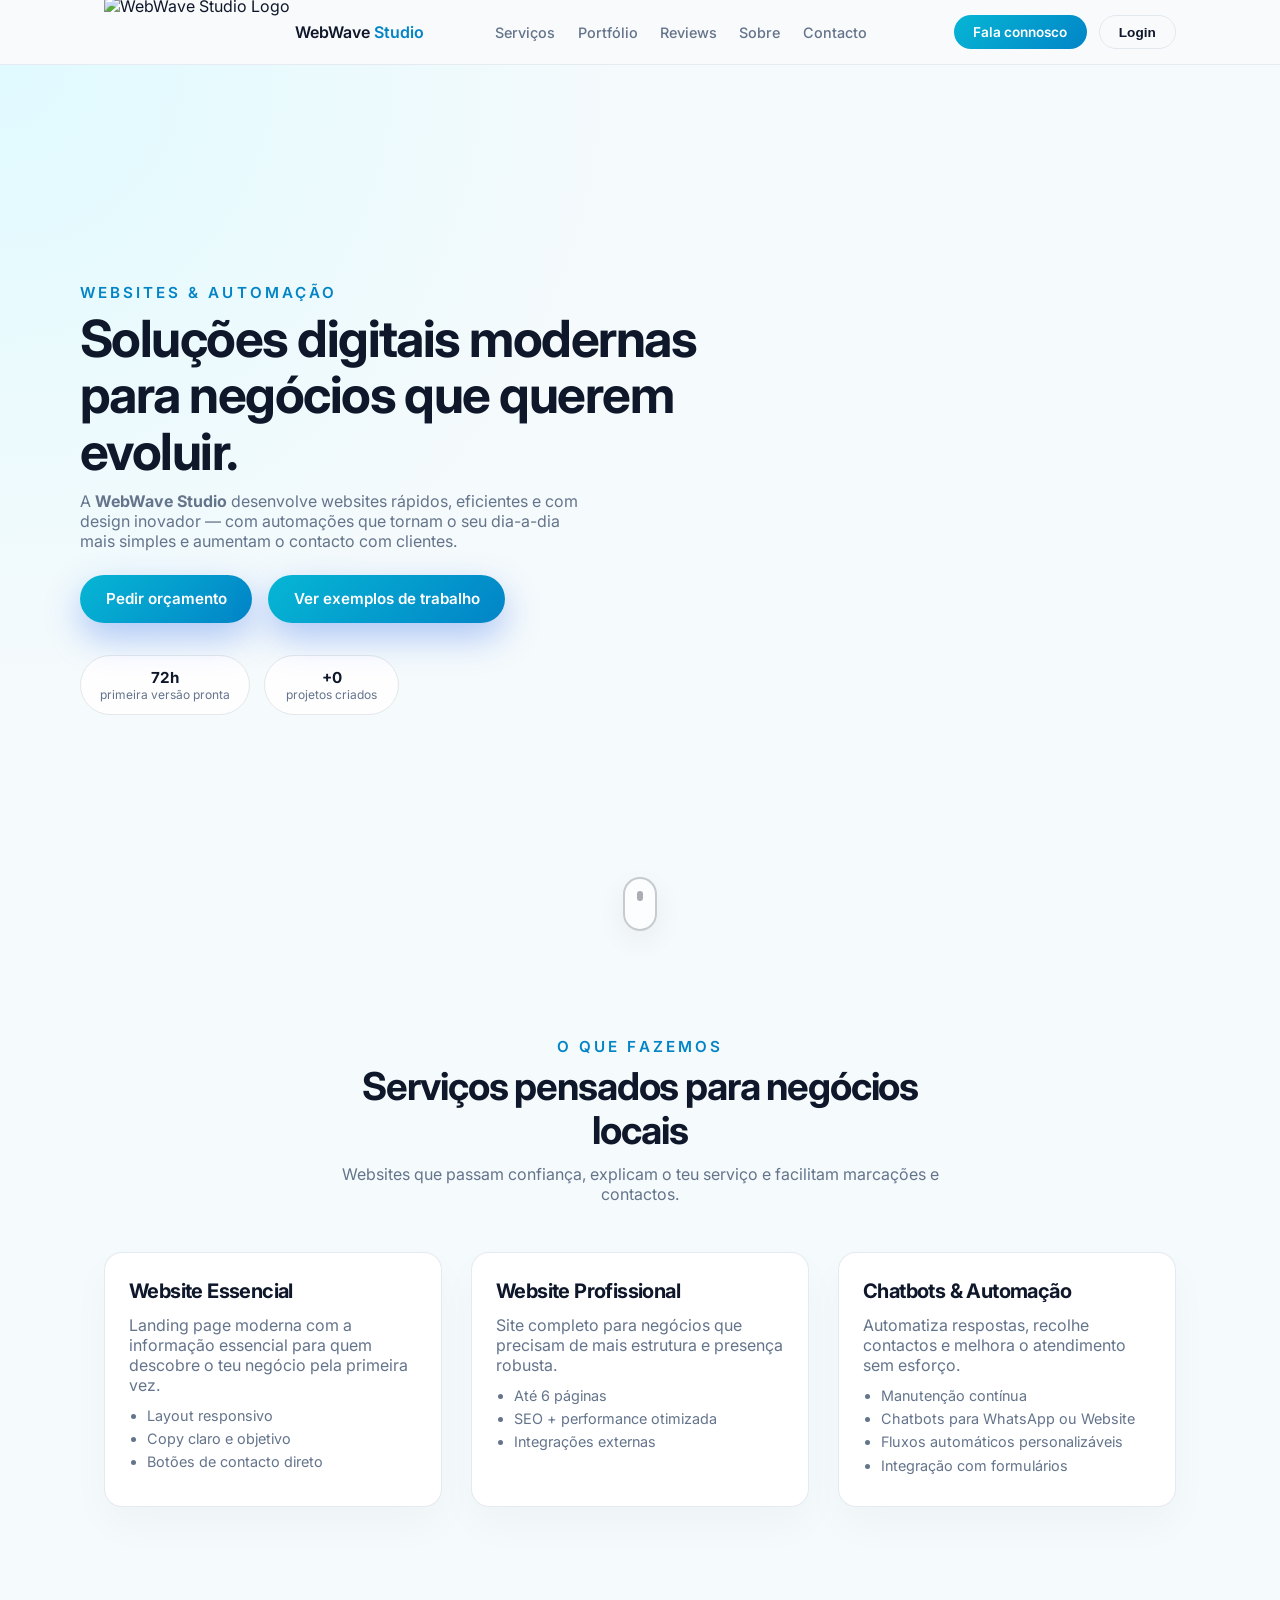
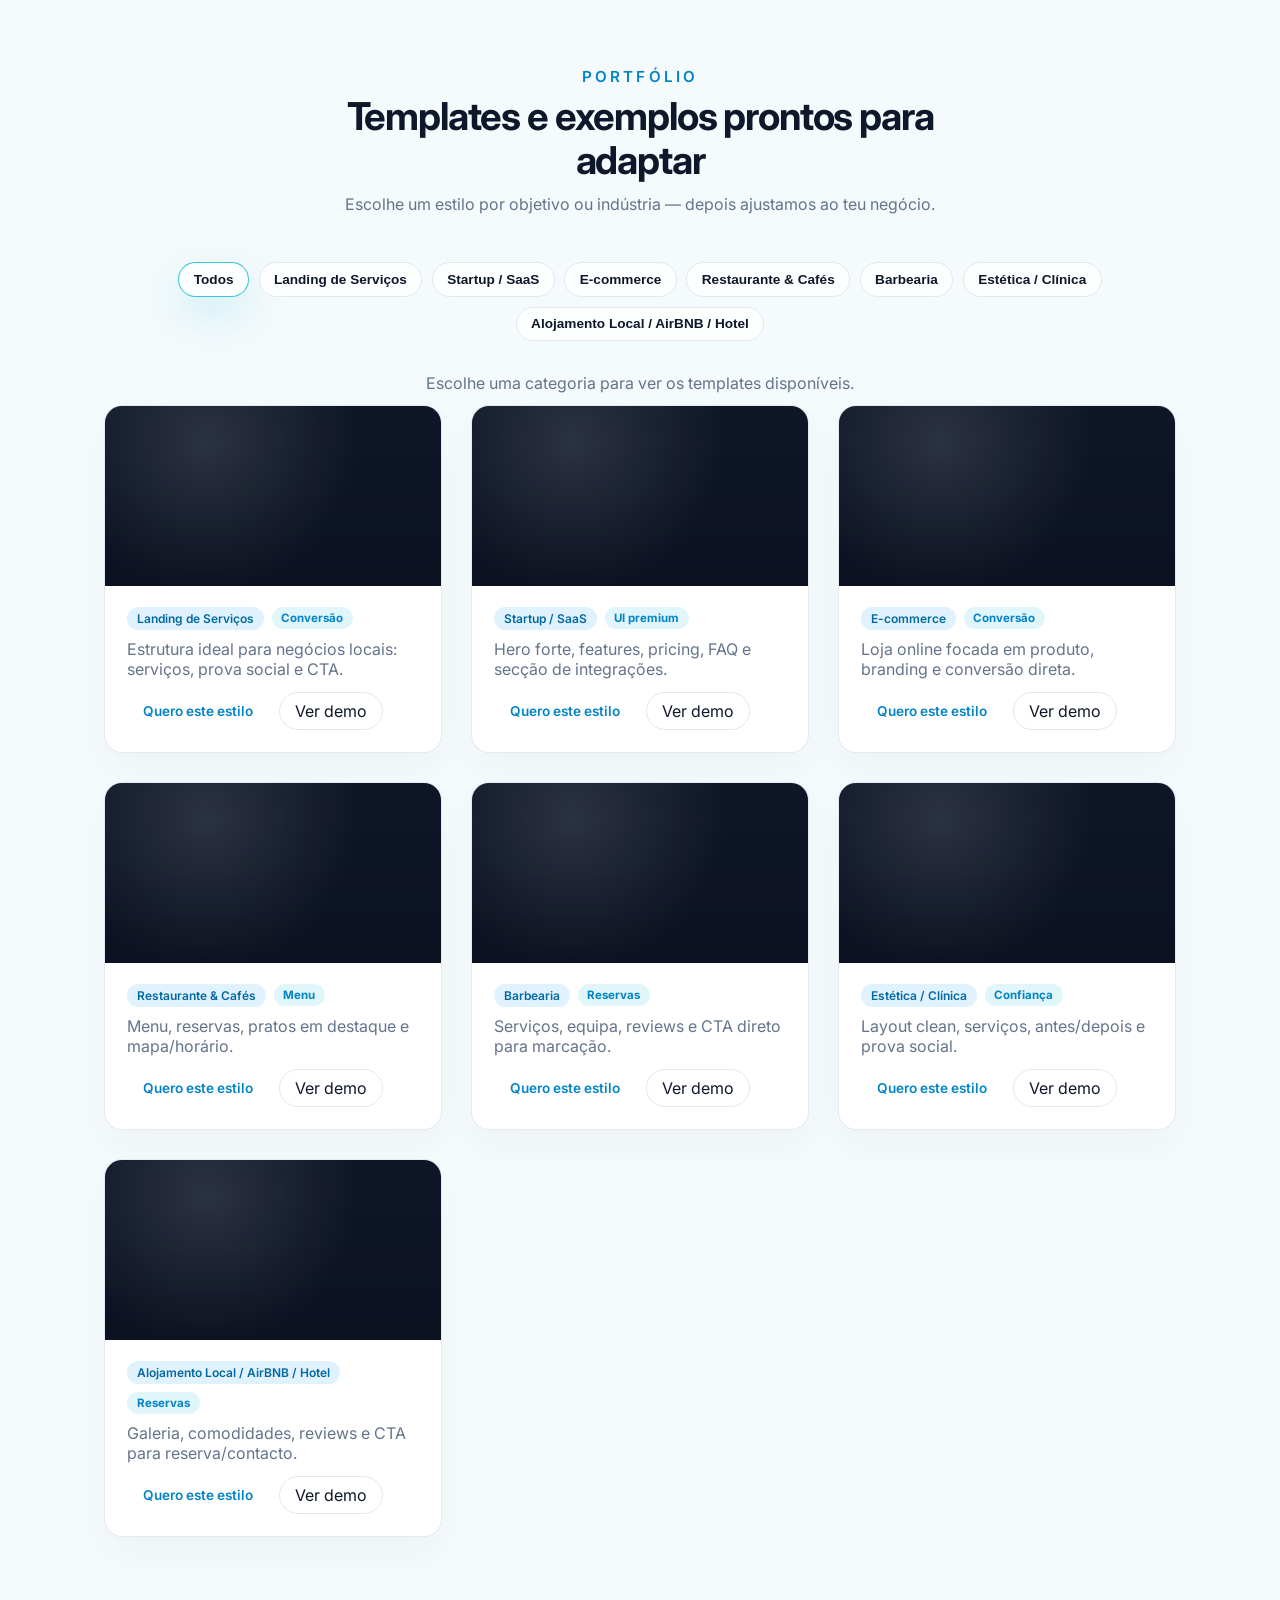
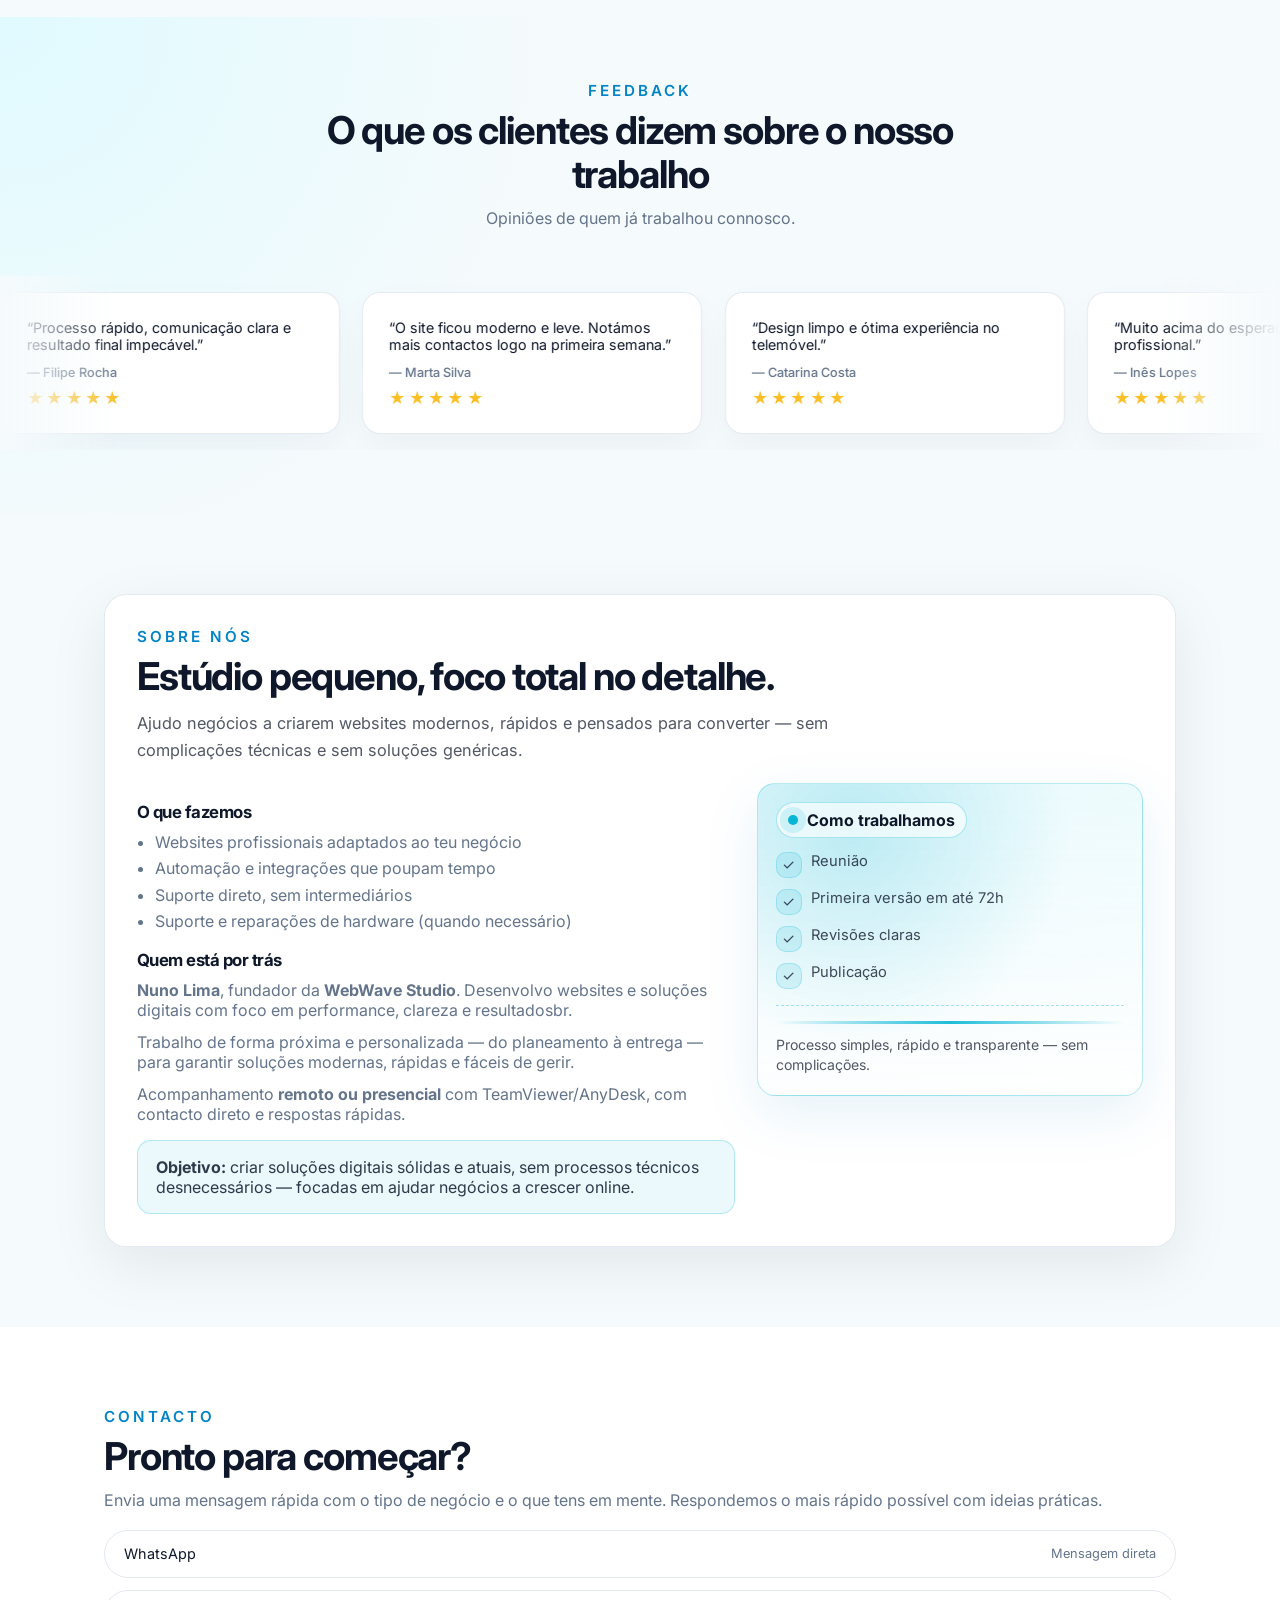
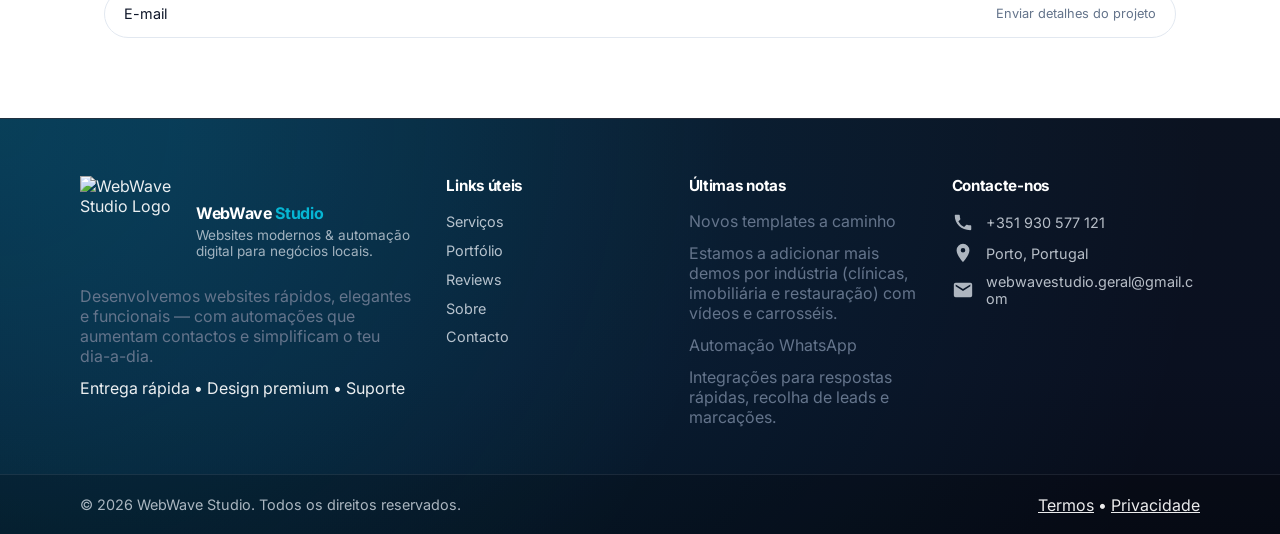
==== index.html @ 0c3478c0 "chore(v1.2), backend / mobile comp test." ====
<!doctype html>
<html lang="pt-PT">
  <head>
    <meta charset="UTF-8" />
    <title>WebWave Studio | Websites & Automação para Negócios Locais</title>
    <meta name="viewport" content="width=device-width, initial-scale=1.0" />
    <meta
      name="description"
      content="WebWave Studio - criação de websites modernos e automação digital para negócios locais que querem crescer online."
    />
    <link rel="stylesheet" href="style.css" />
    <link rel="preconnect" href="https://fonts.googleapis.com" />
    <link rel="preconnect" href="https://fonts.gstatic.com" crossorigin />
    <link
      href="https://fonts.googleapis.com/css2?family=Inter:wght@400;500;600;700&display=swap"
      rel="stylesheet"
    />
  </head>

  <body>
    <!-- NAVBAR -->
    <header class="navbar">
      <div class="container nav-inner">
        <div class="logo">
          <img
            src="assets/logo.png"
            alt="WebWave Studio Logo"
            class="logo-img"
          />
          <span class="logo-text">WebWave <span>Studio</span></span>
        </div>

        <nav class="nav-links" id="nav-links">
          <a href="#servicos">Serviços</a>
          <a href="#portfolio">Portfólio</a>
          <a href="#reviews">Reviews</a>
          <a href="#sobre">Sobre</a>
          <a href="#contacto">Contacto</a>
        </nav>

        <div class="nav-actions">
          <a href="#contacto" class="btn btn-small nav-cta">Fala connosco</a>
          <button class="btn btn-small btn-ghost" id="openAuth" type="button">
            Login
          </button>

          <!-- ✅ só 1 toggle -->
          <button
            class="nav-toggle"
            id="nav-toggle"
            aria-label="Abrir menu"
            type="button"
          >
            <span></span><span></span><span></span>
          </button>
        </div>
      </div>
    </header>

    <!-- ✅ AUTH MODAL (ÚNICO) -->
    <div class="auth-modal" id="authModal" aria-hidden="true">
      <div class="auth-backdrop" data-auth-close="true"></div>

      <div
        class="auth-card"
        role="dialog"
        aria-modal="true"
        aria-labelledby="authTitle"
      >
        <div class="auth-head">
          <h3 id="authTitle">Área do Cliente</h3>
          <button
            class="auth-close"
            type="button"
            data-auth-close="true"
            aria-label="Fechar"
          >
            ✕
          </button>
        </div>

        <p class="auth-sub">
          Cria conta ou entra para veres o estado do projeto.
        </p>

        <div class="auth-tabs" role="tablist" aria-label="Autenticação">
          <button
            class="auth-tab is-active"
            type="button"
            role="tab"
            aria-selected="true"
            data-auth-tab="signup"
          >
            Criar conta
          </button>
          <button
            class="auth-tab"
            type="button"
            role="tab"
            aria-selected="false"
            data-auth-tab="login"
          >
            Entrar
          </button>
        </div>

        <!-- SIGNUP -->
        <section class="auth-panel" data-auth-panel="signup">
          <form class="auth-form" id="signupForm">
            <div class="auth-grid">
              <label class="auth-field">
                <span>Nome *</span>
                <input name="first_name" autocomplete="given-name" required />
              </label>

              <label class="auth-field">
                <span>Apelido *</span>
                <input name="last_name" autocomplete="family-name" required />
              </label>

              <label class="auth-field auth-full">
                <span>Empresa *</span>
                <input name="company" autocomplete="organization" required />
              </label>

              <label class="auth-field auth-full">
                <span>Área/Negócio *</span>
                <input
                  name="business_area"
                  placeholder="Ex: Barbearia, Restaurante..."
                  required
                />
              </label>

              <label class="auth-field">
                <span>Telemóvel *</span>
                <input
                  name="phone"
                  inputmode="tel"
                  autocomplete="tel"
                  required
                />
              </label>

              <label class="auth-field">
                <span>Email *</span>
                <input
                  name="email"
                  type="email"
                  autocomplete="email"
                  required
                />
              </label>

              <label class="auth-field auth-full">
                <span>Password *</span>
                <input
                  name="password"
                  type="password"
                  autocomplete="new-password"
                  minlength="8"
                  required
                />
              </label>
            </div>

            <p
              class="auth-msg auth-error"
              id="signupError"
              aria-live="polite"
            ></p>
            <p
              class="auth-msg auth-success"
              id="signupSuccess"
              aria-live="polite"
            ></p>

            <button class="btn auth-submit" type="submit">Criar conta</button>
          </form>
        </section>

        <!-- LOGIN -->
        <section class="auth-panel" data-auth-panel="login" hidden>
          <form class="auth-form" id="loginForm">
            <label class="auth-field">
              <span>Email *</span>
              <input name="email" type="email" autocomplete="email" required />
            </label>

            <label class="auth-field">
              <span>Password *</span>
              <input
                name="password"
                type="password"
                autocomplete="current-password"
                required
              />
            </label>

            <div
              class="auth-row"
              style="justify-content: space-between; align-items: center"
            >
              <button class="auth-link" id="forgotBtn" type="button">
                Esqueci-me da password
              </button>
              <button
                class="auth-link"
                id="logoutBtn"
                type="button"
                style="display: none"
              >
                Logout
              </button>
            </div>

            <p
              class="auth-msg auth-error"
              id="loginError"
              aria-live="polite"
            ></p>
            <p
              class="auth-msg auth-success"
              id="loginSuccess"
              aria-live="polite"
            ></p>

            <button class="btn auth-submit" type="submit">Entrar</button>
          </form>
        </section>
      </div>
    </div>

    <!-- HERO -->
    <section class="hero">
      <!-- Digital Rain -->
      <div class="hero-binarywave" aria-hidden="true">
        <div class="rain layer-1"></div>
        <div class="rain layer-2"></div>
        <div class="rain layer-3"></div>
      </div>

      <div class="container hero-inner">
        <div class="hero-content">
          <p class="eyebrow">Websites & Automação</p>

          <h1>
            Soluções digitais modernas<br />
            para negócios que querem evoluir.
          </h1>

          <p class="hero-subtitle">
            A <strong>WebWave Studio</strong> desenvolve websites rápidos,
            eficientes e com design inovador — com automações que tornam o seu
            dia-a-dia mais simples e aumentam o contacto com clientes.
          </p>

          <div class="hero-actions">
            <a href="#contacto" class="btn">Pedir orçamento</a>
            <a href="#portfolio" class="btn">Ver exemplos de trabalho</a>
          </div>

          <div class="hero-metrics">
            <div class="metric">
              <span class="metric-number">72h</span>
              <span class="metric-label">primeira versão pronta</span>
            </div>

            <div class="metric">
              <span class="metric-number" id="metric-clientes">+0</span>
              <span class="metric-label">projetos criados</span>
            </div>
          </div>
        </div>
      </div>

      <!-- Scroll hint -->
      <button
        class="scroll-hint"
        type="button"
        aria-label="Scroll para ver mais"
      >
        <span class="scroll-mouse" aria-hidden="true"></span>
      </button>
    </section>

    <!-- SERVIÇOS -->
    <section class="section" id="servicos">
      <div class="container">
        <div class="section-header">
          <p class="eyebrow">O que fazemos</p>
          <h2>Serviços pensados para negócios locais</h2>
          <p>
            Websites que passam confiança, explicam o teu serviço e facilitam
            marcações e contactos.
          </p>
        </div>

        <div class="grid-3">
          <div class="card service-card">
            <h3>Website Essencial</h3>
            <p>
              Landing page moderna com a informação essencial para quem descobre
              o teu negócio pela primeira vez.
            </p>
            <ul>
              <li>Layout responsivo</li>
              <li>Copy claro e objetivo</li>
              <li>Botões de contacto direto</li>
            </ul>
          </div>

          <div class="card service-card">
            <h3>Website Profissional</h3>
            <p>
              Site completo para negócios que precisam de mais estrutura e
              presença robusta.
            </p>
            <ul>
              <li>Até 6 páginas</li>
              <li>SEO + performance otimizada</li>
              <li>Integrações externas</li>
            </ul>
          </div>

          <div class="card service-card">
            <h3>Chatbots & Automação</h3>
            <p>
              Automatiza respostas, recolhe contactos e melhora o atendimento
              sem esforço.
            </p>
            <ul>
              <li>Manutenção contínua</li>
              <li>Chatbots para WhatsApp ou Website</li>
              <li>Fluxos automáticos personalizáveis</li>
              <li>Integração com formulários</li>
            </ul>
          </div>
        </div>
      </div>
    </section>

    <!-- PORTFÓLIO -->
    <section class="section" id="portfolio">
      <div class="container">
        <div class="section-header">
          <p class="eyebrow">Portfólio</p>
          <h2>Templates e exemplos prontos para adaptar</h2>
          <p>
            Escolhe um estilo por objetivo ou indústria — depois ajustamos ao
            teu negócio.
          </p>
        </div>

        <div
          class="portfolio-tabs"
          role="tablist"
          aria-label="Filtros do portfólio"
        >
          <button
            class="tab-btn is-active"
            role="tab"
            aria-selected="true"
            data-filter="all"
          >
            Todos
          </button>
          <button
            class="tab-btn"
            role="tab"
            aria-selected="false"
            data-filter="servicos"
          >
            Landing de Serviços
          </button>
          <button
            class="tab-btn"
            role="tab"
            aria-selected="false"
            data-filter="saas"
          >
            Startup / SaaS
          </button>
          <button
            class="tab-btn"
            role="tab"
            aria-selected="false"
            data-filter="ecommerce"
          >
            E-commerce
          </button>
          <button
            class="tab-btn"
            role="tab"
            aria-selected="false"
            data-filter="restauracao"
          >
            Restaurante & Cafés
          </button>
          <button
            class="tab-btn"
            role="tab"
            aria-selected="false"
            data-filter="barbearia"
          >
            Barbearia
          </button>
          <button
            class="tab-btn"
            role="tab"
            aria-selected="false"
            data-filter="estetica"
          >
            Estética / Clínica
          </button>
          <button
            class="tab-btn"
            role="tab"
            aria-selected="false"
            data-filter="alojamento"
          >
            Alojamento Local / AirBNB / Hotel
          </button>
        </div>

        <p class="portfolio-placeholder" id="portfolio-placeholder">
          Escolhe uma categoria para ver os templates disponíveis.
        </p>

        <div class="grid-3 portfolio-grid" id="portfolio-grid">
          <!-- Serviços -->
          <article class="card portfolio-card" data-category="servicos">
            <div class="portfolio-thumb">
              <video
                class="portfolio-thumb-video"
                autoplay
                muted
                loop
                playsinline
                preload="metadata"
              >
                <source src="assets.lumiworks/LumiWorks.mp4" type="video/mp4" />
              </video>
            </div>
            <div class="portfolio-body">
              <div class="portfolio-meta">
                <span class="tag">Landing de Serviços</span>
                <span class="pill">Conversão</span>
              </div>
              <p>
                Estrutura ideal para negócios locais: serviços, prova social e
                CTA.
              </p>
              <div class="portfolio-actions">
                <a class="portfolio-link" href="#contacto">Quero este estilo</a>
                <button
                  class="portfolio-link ghost"
                  type="button"
                  data-open-portfolio="servicos"
                >
                  Ver demo
                </button>
              </div>
            </div>
          </article>

          <!-- SaaS -->
          <article class="card portfolio-card" data-category="saas">
            <div class="portfolio-thumb">
              <video
                class="portfolio-thumb-video"
                autoplay
                muted
                loop
                playsinline
                preload="metadata"
              >
                <source src="assets.saas/saas.mp4" type="video/mp4" />
              </video>
            </div>
            <div class="portfolio-body">
              <div class="portfolio-meta">
                <span class="tag">Startup / SaaS</span>
                <span class="pill">UI premium</span>
              </div>
              <p>Hero forte, features, pricing, FAQ e secção de integrações.</p>
              <div class="portfolio-actions">
                <a class="portfolio-link" href="#contacto">Quero este estilo</a>
                <button
                  class="portfolio-link ghost"
                  type="button"
                  data-open-portfolio="saas"
                >
                  Ver demo
                </button>
              </div>
            </div>
          </article>

          <!-- Ecommerce -->
          <article class="card portfolio-card" data-category="ecommerce">
            <div class="portfolio-thumb">
              <video
                class="portfolio-thumb-video"
                autoplay
                muted
                loop
                playsinline
                preload="metadata"
              >
                <source src="assets.ecom/noise-district.mp4" type="video/mp4" />
              </video>
            </div>
            <div class="portfolio-body">
              <div class="portfolio-meta">
                <span class="tag">E-commerce</span>
                <span class="pill">Conversão</span>
              </div>
              <p>Loja online focada em produto, branding e conversão direta.</p>
              <div class="portfolio-actions">
                <a class="portfolio-link" href="#contacto">Quero este estilo</a>
                <button
                  class="portfolio-link ghost"
                  type="button"
                  data-open-portfolio="ecommerce"
                >
                  Ver demo
                </button>
              </div>
            </div>
          </article>

          <!-- Restauração -->
          <article class="card portfolio-card" data-category="restauracao">
            <div class="portfolio-thumb">
              <video
                class="portfolio-thumb-video"
                autoplay
                muted
                loop
                playsinline
                preload="metadata"
              >
                <source src="assets.rest/Rest.VID.mp4" type="video/mp4" />
              </video>
            </div>
            <div class="portfolio-body">
              <div class="portfolio-meta">
                <span class="tag">Restaurante & Cafés</span>
                <span class="pill">Menu</span>
              </div>
              <p>Menu, reservas, pratos em destaque e mapa/horário.</p>
              <div class="portfolio-actions">
                <a class="portfolio-link" href="#contacto">Quero este estilo</a>
                <button
                  class="portfolio-link ghost"
                  type="button"
                  data-open-portfolio="restauracao"
                >
                  Ver demo
                </button>
              </div>
            </div>
          </article>

          <!-- Barbearia -->
          <article class="card portfolio-card" data-category="barbearia">
            <div class="portfolio-thumb">
              <video
                class="portfolio-thumb-video"
                autoplay
                muted
                loop
                playsinline
                preload="metadata"
              >
                <source src="assets.Barber/CraftBarber.mp4" type="video/mp4" />
                <source src="assets.Barber/CraftClient.mp4" type="video/mp4" />
              </video>
            </div>
            <div class="portfolio-body">
              <div class="portfolio-meta">
                <span class="tag">Barbearia</span>
                <span class="pill">Reservas</span>
              </div>
              <p>Serviços, equipa, reviews e CTA direto para marcação.</p>
              <div class="portfolio-actions">
                <a class="portfolio-link" href="#contacto">Quero este estilo</a>
                <button
                  class="portfolio-link ghost"
                  type="button"
                  data-open-portfolio="barbearia"
                >
                  Ver demo
                </button>
              </div>
            </div>
          </article>

          <!-- Estética -->
          <article class="card portfolio-card" data-category="estetica">
            <div class="portfolio-thumb">
              <video
                class="portfolio-thumb-video"
                autoplay
                muted
                loop
                playsinline
                preload="metadata"
              >
                <source src="assets.estetica/Emera.mp4" type="video/mp4" />
              </video>
            </div>
            <div class="portfolio-body">
              <div class="portfolio-meta">
                <span class="tag">Estética / Clínica</span>
                <span class="pill">Confiança</span>
              </div>
              <p>Layout clean, serviços, antes/depois e prova social.</p>
              <div class="portfolio-actions">
                <a class="portfolio-link" href="#contacto">Quero este estilo</a>
                <button
                  class="portfolio-link ghost"
                  type="button"
                  data-open-portfolio="estetica"
                >
                  Ver demo
                </button>
              </div>
            </div>
          </article>

          <!-- Alojamento -->
          <article class="card portfolio-card" data-category="alojamento">
            <div class="portfolio-thumb">
              <video
                class="portfolio-thumb-video"
                autoplay
                muted
                loop
                playsinline
                preload="metadata"
              >
                <source src="assets.tripnest/TripNest.mp4" type="video/mp4" />
              </video>
            </div>
            <div class="portfolio-body">
              <div class="portfolio-meta">
                <span class="tag">Alojamento Local / AirBNB / Hotel</span>
                <span class="pill">Reservas</span>
              </div>
              <p>Galeria, comodidades, reviews e CTA para reserva/contacto.</p>
              <div class="portfolio-actions">
                <a class="portfolio-link" href="#contacto">Quero este estilo</a>
                <button
                  class="portfolio-link ghost"
                  type="button"
                  data-open-portfolio="alojamento"
                >
                  Ver demo
                </button>
              </div>
            </div>
          </article>
        </div>

        <p class="portfolio-empty" id="portfolio-empty" hidden>
          Não há templates nesta categoria (por agora).
        </p>
      </div>
    </section>

    <!-- REVIEWS -->
    <section class="reviews-full" id="reviews">
      <div class="reviews-header">
        <p class="eyebrow">Feedback</p>
        <h2>O que os clientes dizem sobre o nosso trabalho</h2>
        <p>Opiniões de quem já trabalhou connosco.</p>
      </div>

      <div class="reviews-marquee">
        <div class="review-track" id="review-track"></div>
      </div>
    </section>

    <!-- SOBRE -->
    <section class="section" id="sobre">
      <div class="container">
        <div class="about-card">
          <p class="eyebrow">Sobre nós</p>
          <h2>Estúdio pequeno, foco total no detalhe.</h2>

          <p class="about-lead">
            Ajudo negócios a criarem websites modernos, rápidos e pensados para
            converter — sem complicações técnicas e sem soluções genéricas.
          </p>

          <div class="about-split">
            <div class="about-main">
              <h3 class="about-subtitle">O que fazemos</h3>
              <ul class="about-bullets">
                <li>Websites profissionais adaptados ao teu negócio</li>
                <li>Automação e integrações que poupam tempo</li>
                <li>Suporte direto, sem intermediários</li>
                <li>Suporte e reparações de hardware (quando necessário)</li>
              </ul>

              <h3 class="about-subtitle">Quem está por trás</h3>

              <p>
                <strong>Nuno Lima</strong>, fundador da
                <strong>WebWave Studio</strong>. Desenvolvo websites e soluções
                digitais com foco em performance, clareza e resultadosbr.
              </p>

              <p>
                Trabalho de forma próxima e personalizada — do planeamento à
                entrega — para garantir soluções modernas, rápidas e fáceis de
                gerir.
              </p>

              <p>
                Acompanhamento <strong>remoto ou presencial</strong> com
                TeamViewer/AnyDesk, com contacto direto e respostas rápidas.
              </p>

              <div class="about-callout">
                <strong>Objetivo:</strong> criar soluções digitais sólidas e
                atuais, sem processos técnicos desnecessários — focadas em
                ajudar negócios a crescer online.
              </div>
            </div>

            <aside class="about-ocean-panel" aria-label="Como trabalhamos">
              <div class="ocean-badge">
                <span class="ocean-dot"></span>
                <span>Como trabalhamos</span>
              </div>

              <ul class="ocean-steps">
                <li><span class="step-icon">✓</span> Reunião</li>
                <li>
                  <span class="step-icon">✓</span> Primeira versão em até 72h
                </li>
                <li><span class="step-icon">✓</span> Revisões claras</li>
                <li><span class="step-icon">✓</span> Publicação</li>
              </ul>

              <div class="ocean-mini">
                <div class="wavebar"></div>
                <p class="ocean-mini-text">
                  Processo simples, rápido e transparente — sem complicações.
                </p>
              </div>
            </aside>
          </div>
        </div>
      </div>
    </section>

    <!-- CONTACTO -->
    <section class="section section-alt" id="contacto">
      <div class="container contact-grid">
        <div>
          <p class="eyebrow">Contacto</p>
          <h2>Pronto para começar?</h2>

          <p>
            Envia uma mensagem rápida com o tipo de negócio e o que tens em
            mente. Respondemos o mais rápido possível com ideias práticas.
          </p>

          <div class="contact-options">
            <a
              href="https://wa.me/351930577121"
              class="contact-pill"
              target="_blank"
              rel="noopener"
            >
              <span>WhatsApp</span>
              <span>Mensagem direta</span>
            </a>

            <a href="mailto:webwavestudio.geral@gmail.com" class="contact-pill">
              <span>E-mail</span>
              <span>Enviar detalhes do projeto</span>
            </a>
          </div>
        </div>
      </div>
    </section>

    <!-- FOOTER -->
    <footer class="site-footer" id="footer">
      <div class="container footer-top">
        <div class="footer-col footer-brand">
          <div class="footer-logo">
            <img
              src="assets/logo.png"
              alt="WebWave Studio Logo"
              class="logo-img"
            />
            <div class="footer-brand-text">
              <div class="footer-brand-name">WebWave <span>Studio</span></div>
              <div class="footer-brand-sub">
                Websites modernos & automação digital para negócios locais.
              </div>
            </div>
          </div>

          <p class="footer-desc">
            Desenvolvemos websites rápidos, elegantes e funcionais — com
            automações que aumentam contactos e simplificam o teu dia-a-dia.
          </p>

          <div class="footer-badge">
            <span class="badge-dot"></span>
            <span>Entrega rápida • Design premium • Suporte</span>
          </div>
        </div>

        <div class="footer-col">
          <h4 class="footer-title">Links úteis</h4>
          <ul class="footer-links">
            <li><a href="#servicos">Serviços</a></li>
            <li><a href="#portfolio">Portfólio</a></li>
            <li><a href="#reviews">Reviews</a></li>
            <li><a href="#sobre">Sobre</a></li>
            <li><a href="#contacto">Contacto</a></li>
          </ul>
        </div>

        <div class="footer-col">
          <h4 class="footer-title">Últimas notas</h4>
          <div class="footer-note">
            <p class="footer-note-title">Novos templates a caminho</p>
            <p class="footer-note-text">
              Estamos a adicionar mais demos por indústria (clínicas,
              imobiliária e restauração) com vídeos e carrosséis.
            </p>
          </div>

          <div class="footer-note">
            <p class="footer-note-title">Automação WhatsApp</p>
            <p class="footer-note-text">
              Integrações para respostas rápidas, recolha de leads e marcações.
            </p>
          </div>
        </div>

        <div class="footer-col">
          <h4 class="footer-title">Contacte-nos</h4>

          <ul class="footer-contact">
            <li>
              <span class="icon" aria-hidden="true">
                <svg viewBox="0 0 24 24">
                  <path
                    fill="currentColor"
                    d="M6.62 10.79a15.05 15.05 0 0 0 6.59 6.59l2.2-2.2c.27-.27.67-.36 1.02-.24a11.36 11.36 0 0 0 3.58.57c.55 0 1 .45 1 1V20c0 .55-.45 1-1 1C10.07 21 3 13.93 3 5c0-.55.45-1 1-1h3.5c.55 0 1 .45 1 1 0 1.25.2 2.46.57 3.58.11.35.03.74-.25 1.02l-2.2 2.19Z"
                  />
                </svg>
              </span>
              <a href="tel:+351930577121">+351 930 577 121</a>
            </li>

            <li>
              <span class="icon" aria-hidden="true">
                <svg viewBox="0 0 24 24">
                  <path
                    fill="currentColor"
                    d="M12 2a7 7 0 0 0-7 7c0 5.25 7 13 7 13s7-7.75 7-13a7 7 0 0 0-7-7Zm0 9.5a2.5 2.5 0 1 1 0-5a2.5 2.5 0 0 1 0 5Z"
                  />
                </svg>
              </span>
              <span>Porto, Portugal</span>
            </li>

            <li>
              <span class="icon" aria-hidden="true">
                <svg viewBox="0 0 24 24">
                  <path
                    fill="currentColor"
                    d="M20 4H4a2 2 0 0 0-2 2v12a2 2 0 0 0 2 2h16a2 2 0 0 0 2-2V6a2 2 0 0 0-2-2Zm0 4-8 5-8-5V6l8 5 8-5v2Z"
                  />
                </svg>
              </span>
              <a href="mailto:webwavestudio.geral@gmail.com"
                >webwavestudio.geral@gmail.com</a
              >
            </li>
          </ul>
        </div>
      </div>

      <div class="footer-bottom">
        <div class="container footer-bottom-inner">
          <p>
            © <span id="year"></span> WebWave Studio. Todos os direitos
            reservados.
          </p>
          <div class="footer-legal">
            <a href="termos.html">Termos</a>
            <span>•</span>
            <a href="privacidade.html">Privacidade</a>
          </div>
        </div>
      </div>
    </footer>

    <!-- PORTFOLIO MODAL -->
    <div class="portfolio-modal" id="portfolio-modal" hidden>
      <div class="portfolio-modal-backdrop" data-close-portfolio></div>

      <div
        class="portfolio-modal-card"
        role="dialog"
        aria-modal="true"
        aria-labelledby="portfolio-modal-title"
      >
        <div class="portfolio-modal-header">
          <h3 id="portfolio-modal-title">Demo</h3>
          <button
            class="modal-close"
            type="button"
            aria-label="Fechar"
            data-close-portfolio
          >
            ✕
          </button>
        </div>

        <div class="portfolio-modal-body">
          <div class="portfolio-viewer" aria-live="polite">
            <button
              class="viewer-arrow left"
              type="button"
              aria-label="Anterior"
              data-viewer-prev
            >
              ‹
            </button>
            <div class="viewer-stage" id="viewer-stage"></div>
            <button
              class="viewer-arrow right"
              type="button"
              aria-label="Seguinte"
              data-viewer-next
            >
              ›
            </button>
          </div>

          <div class="viewer-footer">
            <span class="viewer-counter" id="viewer-counter">1 / 1</span>
          </div>
        </div>
      </div>
    </div>

    <!-- ✅ SUPABASE -->
    <script src="https://cdn.jsdelivr.net/npm/@supabase/supabase-js@2"></script>

    <script>
      // ✅ mete os teus dados aqui
      const SUPABASE_URL = "https://bvigpzldqobufsrrwryh.supabase.co";
      const SUPABASE_ANON_KEY =
        "sb_publishable_6_hrgiqYPf1ctfnyAYM5Iw_XJmEZld7";
      const supabase = window.supabase.createClient(
        SUPABASE_URL,
        SUPABASE_ANON_KEY,
      );

      const $ = (s) => document.querySelector(s);
      const $$ = (s) => document.querySelectorAll(s);

      const authModal = $("#authModal");
      const openAuthBtn = $("#openAuth");

      const signupForm = $("#signupForm");
      const loginForm = $("#loginForm");

      const signupError = $("#signupError");
      const signupSuccess = $("#signupSuccess");
      const loginError = $("#loginError");
      const loginSuccess = $("#loginSuccess");

      const forgotBtn = $("#forgotBtn");
      const logoutBtn = $("#logoutBtn");

      function openModal() {
        authModal.classList.add("is-open");
        authModal.setAttribute("aria-hidden", "false");
      }

      function closeModal() {
        authModal.classList.remove("is-open");
        authModal.setAttribute("aria-hidden", "true");
      }

      function clearMsgs() {
        signupError.textContent = "";
        signupSuccess.textContent = "";
        loginError.textContent = "";
        loginSuccess.textContent = "";
      }

      function setTab(tab) {
        $$(".auth-tab").forEach((btn) => {
          const active = btn.dataset.authTab === tab;
          btn.classList.toggle("is-active", active);
          btn.setAttribute("aria-selected", String(active));
        });

        $$(".auth-panel").forEach((panel) => {
          panel.hidden = panel.dataset.authPanel !== tab;
        });

        clearMsgs();
      }

      function getFormData(form) {
        const fd = new FormData(form);
        return Object.fromEntries(fd.entries());
      }

      // open modal
      openAuthBtn.addEventListener("click", () => openModal());

      // close modal (backdrop + X)
      document.addEventListener("click", (e) => {
        const t = e.target;
        if (t?.dataset?.authClose === "true") closeModal();
      });

      // tabs
      $$(".auth-tab").forEach((btn) => {
        btn.addEventListener("click", () => setTab(btn.dataset.authTab));
      });

      async function refreshAuthUI() {
        const { data } = await supabase.auth.getSession();
        const session = data.session;

        if (session) {
          logoutBtn.style.display = "inline";
          openAuthBtn.textContent = "Conta";
        } else {
          logoutBtn.style.display = "none";
          openAuthBtn.textContent = "Login";
        }
      }

      async function upsertProfileIfPossible(userId, v) {
        // Só funciona se houver sessão (se confirm email estiver ON e session for null, não dá).
        const { error } = await supabase.from("profiles").upsert({
          id: userId,
          first_name: v.first_name,
          last_name: v.last_name,
          company: v.company,
          business_area: v.business_area,
          phone: v.phone,
          email: v.email,
        });

        if (error) {
          // não explodas por isto, só informa
          console.warn(
            "Profile upsert falhou (normal se não houver sessão ainda):",
            error.message,
          );
        }
      }

      // SIGNUP
      signupForm.addEventListener("submit", async (e) => {
        e.preventDefault();
        clearMsgs();

        const v = getFormData(signupForm);

        try {
          const { data, error } = await supabase.auth.signUp({
            email: v.email,
            password: v.password,
            options: {
              data: {
                first_name: v.first_name,
                last_name: v.last_name,
                company: v.company,
                business_area: v.business_area,
                phone: v.phone,
              },
            },
          });

          if (error) throw error;

          if (!data.session) {
            signupSuccess.textContent =
              "Conta criada. Confirma o email para poder entrar.";
            signupForm.reset();
            return;
          }

          await upsertProfileIfPossible(data.user.id, v);

          signupSuccess.textContent = "Conta criada. A entrar...";
          signupForm.reset();

          // opcional: manda para dashboard
          // window.location.href = "cliente.html";
        } catch (err) {
          signupError.textContent = err?.message || "Erro ao criar conta.";
        }
      });

      // LOGIN
      loginForm.addEventListener("submit", async (e) => {
        e.preventDefault();
        clearMsgs();

        const v = getFormData(loginForm);

        try {
          const { data, error } = await supabase.auth.signInWithPassword({
            email: v.email,
            password: v.password,
          });

          if (error) throw error;

          loginSuccess.textContent = "Login feito";
          await refreshAuthUI();

          // opcional: manda para dashboard
          // window.location.href = "cliente.html";
        } catch (err) {
          loginError.textContent = err?.message || "Erro no login.";
        }
      });

      // RESET
      forgotBtn.addEventListener("click", async () => {
        clearMsgs();
        const email = loginForm
          .querySelector('input[name="email"]')
          .value.trim();

        if (!email) {
          loginError.textContent = "Mete o email primeiro.";
          return;
        }

        try {
          const { error } = await supabase.auth.resetPasswordForEmail(email, {
            redirectTo: window.location.origin,
          });
          if (error) throw error;

          loginSuccess.textContent = "Email enviado para reset da password.";
        } catch (err) {
          loginError.textContent = err?.message || "Erro ao enviar reset.";
        }
      });

      // LOGOUT
      logoutBtn.addEventListener("click", async () => {
        clearMsgs();
        const { error } = await supabase.auth.signOut();
        if (error) {
          loginError.textContent = error.message;
          return;
        }
        loginSuccess.textContent = "Logout feito ✅";
        await refreshAuthUI();
      });

      // INIT
      document.addEventListener("DOMContentLoaded", async () => {
        setTab("signup");
        await refreshAuthUI();
      });
    </script>

    <!-- o teu JS normal -->
    <script src="script.js"></script>
  </body>
</html>
---- style.css ----
:root {
  --bg: #f5fafc;
  --bg-alt: #ffffff;
  --border-subtle: #e2e8f0;
  --text-main: #0f172a;
  --text-muted: #64748b;

  --accent: #06b6d4;
  --accent-soft: #e0faff;
  --accent-dark: #0284c7;

  --radius-lg: 18px;
  --radius-md: 12px;
  --shadow-soft: 0 18px 60px rgba(15, 23, 42, 0.08);
  --max-width: 1120px;

  --focus: 0 0 0 4px rgba(6, 182, 212, 0.22);
}

*,
*::before,
*::after {
  box-sizing: border-box;
}

html {
  scroll-behavior: smooth;
}

body {
  margin: 0;
  font-family:
    "Inter",
    system-ui,
    -apple-system,
    BlinkMacSystemFont,
    "Segoe UI",
    sans-serif;
  background: var(--bg);
  color: var(--text-main);
}

img,
video {
  display: block;
  max-width: 100%;
}

a {
  color: inherit;
}

section[id] {
  scroll-margin-top: 84px;
}

:where(a, button, input, textarea, select):focus-visible {
  outline: none;
  box-shadow: var(--focus);
  border-radius: 10px;
}

/* ============================
   LAYOUT
============================ */

.container {
  width: 100%;
  max-width: var(--max-width);
  margin: 0 auto;
  padding: 0 1.5rem;
}

.section {
  padding: 5rem 0;
}

.section-alt {
  background: var(--bg-alt);
}

.section-header {
  max-width: 640px;
  margin: 0 auto 3rem auto;
  text-align: center;
}

/* ============================
   TYPOGRAPHY
============================ */

h1,
h2,
h3 {
  margin: 0 0 0.75rem 0;
  letter-spacing: -0.03em;
  color: var(--text-main);
}

h1 {
  font-size: clamp(2.4rem, 3vw + 1.4rem, 3.2rem);
  line-height: 1.1;
}

h2 {
  font-size: clamp(2rem, 2vw + 1rem, 2.4rem);
  line-height: 1.15;
}

h3 {
  font-size: 1.25rem;
}

p {
  margin: 0 0 0.75rem 0;
  color: var(--text-muted);
}

.eyebrow {
  font-size: 0.95rem;
  text-transform: uppercase;
  letter-spacing: 0.2em;
  color: var(--accent-dark);
  font-weight: 600;
  margin-bottom: 0.5rem;
}

/* ============================
   BUTTONS
============================ */

.btn {
  display: inline-flex;
  align-items: center;
  justify-content: center;
  padding: 0.9rem 1.6rem;
  border-radius: 999px;
  background: linear-gradient(
    135deg,
    var(--accent),
    var(--accent-dark),
    var(--accent)
  );
  background-size: 200% 200%;
  animation: waveMedium 4s ease-in-out infinite;
  color: #fff;
  border: none;
  text-decoration: none;
  font-weight: 600;
  font-size: 0.95rem;
  box-shadow: 0 14px 35px rgba(37, 99, 235, 0.35);
  cursor: pointer;
  transition:
    transform 0.14s ease,
    box-shadow 0.14s ease,
    opacity 0.14s ease;
  position: relative;
  overflow: hidden;
}

.btn:hover {
  transform: translateY(-2px);
  box-shadow: 0 18px 45px rgba(37, 99, 235, 0.45);
}

.btn:active {
  transform: translateY(0);
  opacity: 0.95;
}

.btn::after {
  content: "";
  position: absolute;
  inset: -2px;
  background: radial-gradient(
    circle at top left,
    rgba(255, 255, 255, 0.35),
    transparent 55%
  );
  opacity: 0;
  transition: opacity 0.16s ease;
  pointer-events: none;
}

.btn:hover::after {
  opacity: 0.9;
}

.btn-small {
  padding: 0.55rem 1.2rem;
  font-size: 0.85rem;
  box-shadow: none;
}

@keyframes waveMedium {
  0% {
    background-position: 0% 50%;
  }
  50% {
    background-position: 100% 50%;
  }
  100% {
    background-position: 0% 50%;
  }
}

/* ============================
   NAVBAR
============================ */

.navbar {
  position: sticky;
  top: 0;
  z-index: 30;
  background: rgba(249, 250, 251, 0.9);
  backdrop-filter: blur(16px);
  border-bottom: 1px solid rgba(226, 232, 240, 0.8);
}

.nav-inner {
  display: flex;
  align-items: center;
  justify-content: space-between;
  height: 64px;
}

.logo {
  display: flex;
  align-items: center;
  gap: 0.3rem;
}

.logo-text {
  font-weight: 600;
  font-size: 1rem;
}

.logo-text span {
  color: var(--accent-dark);
}

.logo-img {
  height: 72px;
  width: auto;
  animation: waveFloat 4s ease-in-out infinite;
  transform-origin: center;
}

@keyframes waveFloat {
  0% {
    transform: translateY(0) rotate(0deg);
  }
  25% {
    transform: translateY(-2.5px) rotate(-2deg);
  }
  50% {
    transform: translateY(0) rotate(0deg);
  }
  75% {
    transform: translateY(2.5px) rotate(-2deg);
  }
  100% {
    transform: translateY(0) rotate(0deg);
  }
}

.nav-links {
  display: flex;
  gap: 1.4rem;
  align-items: center;
}

.nav-links a {
  text-decoration: none;
  color: var(--text-muted);
  font-size: 0.9rem;
  font-weight: 500;
}

.nav-links a:hover {
  color: var(--accent-dark);
}

.nav-cta {
  margin-left: 1rem;
}

/* Mobile nav */
.nav-toggle {
  display: none;
  flex-direction: column;
  gap: 4px;
  background: none;
  border: none;
  padding: 0;
  cursor: pointer;
}

.nav-toggle span {
  width: 20px;
  height: 2px;
  background: var(--text-main);
  border-radius: 999px;
}

.lang-switch {
  display: inline-flex;
  align-items: center;
  gap: 0.35rem;
  margin-left: 0.8rem;
}

.lang-btn {
  border: 0;
  background: transparent;
  padding: 0.25rem 0.35rem;
  cursor: pointer;
  color: rgba(100, 116, 139, 0.8);
  font-size: 0.85rem;
  font-weight: 600;
  letter-spacing: 0.02em;
}

.lang-btn:hover {
  color: rgba(2, 132, 199, 0.9);
}

.lang-btn.is-active {
  color: rgba(100, 116, 139, 0.95);
}

.lang-sep {
  color: rgba(100, 116, 139, 0.55);
  user-select: none;
}

@media (max-width: 720px) {
  .lang-switch {
    margin-left: 0;
  }
}

/* ============================
   HERO
============================ */

.hero {
  position: relative;
  overflow: hidden;

  background: radial-gradient(
    circle at top left,
    #e0faff 0,
    #f5fafc 40%,
    #f5fafc 100%
  );

  /* ✅ altura controlada (não gigante) */
  min-height: 78svh;

  /* ✅ menos padding em cima/baixo */
  padding: 4rem 0 5.5rem 0; /* bottom maior para caber o scroll hint */
}

.hero-subtitle {
  max-width: 32rem;
}

.hero-actions {
  display: flex;
  gap: 1rem;
  margin: 1.5rem 0 2rem 0;
  flex-wrap: wrap;
}

.hero-metrics {
  display: flex;
  justify-content: flex-start;
  align-items: center;
  gap: 1.4rem;
  margin-top: 1.4rem;
  flex-wrap: wrap;
}

.hero-metrics .metric {
  display: flex;
  flex-direction: column;
  justify-content: center;
  align-items: center;
  min-width: 135px;
  min-height: 60px;
  text-align: center;
}

.metric {
  background: rgba(255, 255, 255, 0.9);
  border-radius: 999px;
  padding: 0.7rem 1.2rem;
  border: 1px solid #e5e7eb;
}

.metric-number {
  display: block;
  font-weight: 700;
  font-size: 0.95rem;
  color: var(--text-main);
}

.metric-label {
  display: block;
  font-size: 0.75rem;
  color: var(--text-muted);
}

/* ============================
   HERO CARD
============================ */

.hero-card {
  position: relative;
  overflow: hidden;
  background: var(--bg-alt);
  border-radius: 24px;
  padding: 1.6rem;
  border: 1px solid rgba(226, 232, 240, 0.9);
  box-shadow: var(--shadow-soft);

  opacity: 0;
  transform: translateY(18px) scale(0.98);

  transition:
    opacity 0.7s ease,
    transform 0.7s ease,
    box-shadow 0.2s ease,
    border-color 0.2s ease;
}

@media (max-width: 880px) {
  .hero-content {
    margin-left: 0; /* mata o -15rem */
    max-width: 100%;
  }
}

.hero-card.is-visible {
  opacity: 1;
  transform: translateY(0) scale(1);
}

.hero-card:hover {
  transform: translateY(-4px);
  box-shadow: 0 26px 70px rgba(15, 23, 42, 0.12);
  border-color: rgba(6, 182, 212, 0.45);
}

.hero-card::after {
  content: "";
  position: absolute;
  inset: -25%;
  background: radial-gradient(
    circle at var(--mx, 50%) var(--my, 35%),
    rgba(255, 255, 255, 0.18),
    rgba(255, 255, 255, 0) 65%
  );
  opacity: 0;
  transition: opacity 0.18s ease;
  pointer-events: none;
}

.hero-card:hover::after {
  opacity: 1;
}

.hero-card-header h2 {
  font-size: 1.2rem;
}

.hero-card-header p {
  font-size: 0.9rem;
}

.hero-card-body {
  margin-top: 1.25rem;
}

.hero-card-note {
  font-size: 0.8rem;
  margin-top: 0.9rem;
}

/* reveal interno */
.mockup-hero,
.mockup-grid,
.hero-card-note {
  opacity: 0;
  transform: translateY(12px);
  transition:
    opacity 0.6s ease,
    transform 0.6s ease;
}

.hero-card.is-visible .mockup-hero {
  transition-delay: 0.15s;
  opacity: 1;
  transform: translateY(0);
}

.hero-card.is-visible .mockup-grid {
  transition-delay: 0.3s;
  opacity: 1;
  transform: translateY(0);
}

.hero-card.is-visible .hero-card-note {
  transition-delay: 0.45s;
  opacity: 1;
  transform: translateY(0);
}

/* ============================
   MOCKUP
============================ */

.mockup {
  position: relative;
  border-radius: 18px;
  border: 1px solid #e5e7eb;
  overflow: hidden;
  background: #0f172a;
  color: #e5e7eb;

  box-shadow: 0 18px 50px rgba(2, 132, 199, 0.12);
  transition:
    transform 0.2s ease,
    box-shadow 0.2s ease,
    border-color 0.2s ease;
}

.hero-card:hover .mockup {
  transform: translateY(-2px);
  border-color: rgba(34, 211, 238, 0.28);
  box-shadow: 0 24px 65px rgba(6, 182, 212, 0.22);
}

.mockup::after {
  content: "";
  position: absolute;
  inset: 0;
  background: repeating-linear-gradient(
    to bottom,
    rgba(255, 255, 255, 0.03),
    rgba(255, 255, 255, 0.03) 1px,
    rgba(0, 0, 0, 0) 3px,
    rgba(0, 0, 0, 0) 6px
  );
  opacity: 0.22;
  pointer-events: none;
}

.mockup-bar {
  display: flex;
  gap: 6px;
  padding: 0.4rem 0.7rem;
  background: #020617;
}

.mockup-bar span {
  width: 8px;
  height: 8px;
  border-radius: 999px;
  background: #1f2937;
}

.mockup-content {
  padding: 1.1rem;
}

.mockup-hero p {
  font-size: 0.8rem;
  color: #cbd5f5;
  margin-bottom: 0.7rem;
}

.mockup-hero button {
  padding: 0.4rem 0.9rem;
  border-radius: 999px;
  border: none;
  background: #f97316;
  color: #111827;
  font-size: 0.75rem;
  font-weight: 600;
  box-shadow: 0 10px 22px rgba(249, 115, 22, 0.25);
  transition:
    transform 0.12s ease,
    box-shadow 0.12s ease,
    filter 0.12s ease;
  cursor: pointer;
}

.mockup-hero button:hover {
  transform: translateY(-1px);
  box-shadow: 0 14px 28px rgba(249, 115, 22, 0.35);
  filter: brightness(1.03);
}

.mockup-grid {
  display: grid;
  grid-template-columns: repeat(3, minmax(0, 1fr));
  gap: 0.6rem;
  margin-top: 1.1rem;
}

.mockup-box {
  height: 46px;
  border-radius: 10px;
  background: radial-gradient(circle at top left, #22d3ee, #0284c7);
  opacity: 0.95;
  animation: mockupPulse 3.6s ease-in-out infinite;
}

.mockup-box:nth-child(2) {
  animation-delay: 0.3s;
}
.mockup-box:nth-child(3) {
  animation-delay: 0.6s;
}

@keyframes mockupPulse {
  0%,
  100% {
    transform: translateY(0);
    opacity: 0.92;
  }
  50% {
    transform: translateY(-3px);
    opacity: 1;
  }
}

/* ============================
   GRIDS + CARDS
============================ */

.grid-3 {
  display: grid;
  grid-template-columns: repeat(3, minmax(0, 1fr));
  gap: 1.8rem;
}

.card {
  background: #ffffff;
  border-radius: var(--radius-lg);
  padding: 1.6rem 1.5rem;
  border: 1px solid rgba(226, 232, 240, 0.9);
  box-shadow: 0 18px 40px rgba(15, 23, 42, 0.03);
}

.card ul {
  padding-left: 1.1rem;
  margin: 0.75rem 0 0 0;
}

.card li {
  font-size: 0.9rem;
  color: var(--text-muted);
  margin-bottom: 0.4rem;
}

.service-card {
  transition:
    transform 0.16s ease,
    box-shadow 0.16s ease,
    border-color 0.16s ease;
}

.service-card:hover {
  transform: translateY(-3px);
  border-color: rgba(148, 163, 184, 0.65);
  box-shadow: 0 22px 55px rgba(15, 23, 42, 0.06);
}

/* ============================
   PORTFÓLIO
============================ */

.portfolio-grid {
  align-items: stretch;
}

.portfolio-card {
  padding: 0;
  overflow: hidden;
  display: flex;
  flex-direction: column;
  transition:
    transform 0.14s ease,
    box-shadow 0.14s ease,
    border-color 0.14s ease;
}

.portfolio-card:hover {
  transform: translateY(-4px);
  box-shadow: 0 22px 55px rgba(15, 23, 42, 0.08);
  border-color: rgba(148, 163, 184, 0.6);
}

.portfolio-thumb {
  position: relative;
  height: 180px;
  overflow: hidden;
  background: #0f172a;
  background-size: cover;
  background-position: center;
}

.portfolio-thumb::after {
  content: "";
  position: absolute;
  inset: 0;
  background:
    radial-gradient(
      circle at 30% 20%,
      rgba(255, 255, 255, 0.12),
      transparent 55%
    ),
    linear-gradient(180deg, rgba(0, 0, 0, 0.05), rgba(0, 0, 0, 0.25));
  pointer-events: none;
}

.portfolio-thumb-video {
  position: absolute;
  inset: 0;
  width: 100%;
  height: 100%;
  object-fit: cover;
  transform: scale(1.02);
}

.thumb-barbearia {
  background-image: linear-gradient(135deg, #0f172a, #0284c7);
}

.portfolio-body {
  padding: 1.3rem 1.4rem 1.4rem;
}

.tag {
  display: inline-flex;
  padding: 0.25rem 0.6rem;
  border-radius: 999px;
  background: #e0f2fe;
  color: #0369a1;
  font-size: 0.75rem;
  font-weight: 600;
}

.portfolio-meta {
  display: flex;
  gap: 0.5rem;
  flex-wrap: wrap;
  align-items: center;
  margin-bottom: 0.6rem;
}

.pill {
  display: inline-flex;
  padding: 0.25rem 0.6rem;
  border-radius: 999px;
  background: rgba(6, 182, 212, 0.12);
  color: var(--accent-dark);
  font-size: 0.72rem;
  font-weight: 700;
}

.portfolio-actions {
  display: flex;
  gap: 0.7rem;
  margin-top: 0.8rem;
  flex-wrap: wrap;
}

.portfolio-link,
button.portfolio-link {
  display: inline-flex;
  align-items: center;
  justify-content: center;
  padding: 0.48rem 0.95rem;
  border-radius: 999px;
  font-size: 0.85rem;
  font-weight: 600;
  text-decoration: none;
  white-space: nowrap;
}

.portfolio-link {
  color: var(--accent-dark);
}

.portfolio-link:hover {
  text-decoration: underline;
}

button.portfolio-link {
  border: 0;
  background: transparent;
  font: inherit;
  cursor: pointer;
}

.portfolio-link.ghost {
  color: var(--text-main);
  border: 1px solid var(--border-subtle);
}

.portfolio-link.ghost:hover {
  background: #e5edff;
  text-decoration: none;
  border-color: rgba(6, 182, 212, 0.55);
}

.portfolio-placeholder,
.portfolio-empty {
  text-align: center;
  color: var(--text-muted);
  margin-top: 1.25rem;
}

.portfolio-card[hidden] {
  display: none !important;
}

/* ============================
   PORTFÓLIO TABS
============================ */

.portfolio-tabs {
  display: flex;
  flex-wrap: wrap;
  gap: 0.6rem;
  justify-content: center;
  margin: 0 auto 2rem auto;
  max-width: 980px;
}

.tab-btn {
  appearance: none;
  border: 1px solid var(--border-subtle);
  background: rgba(255, 255, 255, 0.85);
  color: var(--text-main);
  padding: 0.55rem 0.9rem;
  border-radius: 999px;
  font-size: 0.85rem;
  font-weight: 600;
  cursor: pointer;
  transition:
    transform 0.12s ease,
    box-shadow 0.12s ease,
    border-color 0.12s ease;
}

.tab-btn:hover {
  transform: translateY(-1px);
  border-color: rgba(6, 182, 212, 0.55);
  box-shadow: 0 12px 30px rgba(15, 23, 42, 0.06);
}

.tab-btn.is-active {
  border-color: rgba(6, 182, 212, 0.8);
  box-shadow: 0 18px 45px rgba(6, 182, 212, 0.18);
}

/* ============================
   MODAL + VIEWER
============================ */

.portfolio-modal[hidden] {
  display: none !important;
}

.portfolio-modal {
  position: fixed;
  inset: 0;
  z-index: 9999;
}

.portfolio-modal-backdrop {
  position: absolute;
  inset: 0;
  background: rgba(15, 23, 42, 0.55);
}

.portfolio-modal-card {
  position: relative;
  width: min(980px, calc(100% - 2rem));
  margin: 5vh auto;
  background: #fff;
  border-radius: 18px;
  border: 1px solid rgba(226, 232, 240, 0.9);
  box-shadow: 0 30px 90px rgba(15, 23, 42, 0.25);
  overflow: hidden;
}

.portfolio-modal-header {
  display: flex;
  align-items: center;
  justify-content: space-between;
  padding: 1rem 1.2rem;
  border-bottom: 1px solid rgba(226, 232, 240, 0.9);
}

.modal-close {
  border: 0;
  background: transparent;
  font-size: 1.1rem;
  cursor: pointer;
  padding: 0.25rem 0.5rem;
}

.portfolio-modal-body {
  padding: 1rem 1.2rem 1.2rem;
}

.portfolio-viewer {
  position: relative;
  border-radius: 14px;
  border: 1px solid rgba(226, 232, 240, 0.9);
  overflow: hidden;
  background: #0b1220;
}

.viewer-stage {
  width: 100%;
  aspect-ratio: 16 / 9;
  display: grid;
  place-items: center;
}

.viewer-media {
  width: 100%;
  height: 100%;
  object-fit: contain;
  background: #0b1220;
}

.viewer-arrow {
  position: absolute;
  top: 50%;
  transform: translateY(-50%);
  width: 44px;
  height: 44px;
  border-radius: 999px;
  border: 1px solid rgba(226, 232, 240, 0.6);
  background: rgba(255, 255, 255, 0.92);
  color: #0f172a;
  font-size: 1.8rem;
  line-height: 1;
  display: inline-grid;
  place-items: center;
  cursor: pointer;
  z-index: 2;
  transition:
    transform 0.12s ease,
    opacity 0.12s ease;
}

.viewer-arrow:hover {
  transform: translateY(-50%) scale(1.03);
}

.viewer-arrow:disabled {
  opacity: 0.45;
  cursor: not-allowed;
}

.viewer-arrow.left {
  left: 12px;
}

.viewer-arrow.right {
  right: 12px;
}

.viewer-footer {
  display: flex;
  justify-content: flex-end;
  margin-top: 0.6rem;
}

.viewer-counter {
  font-size: 0.85rem;
  color: var(--text-muted);
}

.viewer-empty {
  padding: 1.3rem;
  text-align: left;
  color: #e5e7eb;
}

.viewer-empty p {
  margin: 0.25rem 0;
  color: #e5e7eb;
}

@media (max-width: 720px) {
  .viewer-arrow {
    width: 40px;
    height: 40px;
    font-size: 1.6rem;
  }
}

/* ============================
   ABOUT + CONTACT
============================ */

.about-card {
  background: #ffffff;
  border: 1px solid rgba(226, 232, 240, 0.9);
  border-radius: 22px;
  padding: 2rem;
  box-shadow: 0 18px 60px rgba(15, 23, 42, 0.08);
}

.about-lead {
  max-width: 70ch;
  font-size: 1.02rem;
  line-height: 1.65;
  color: rgba(15, 23, 42, 0.72);
}

.about-subtitle {
  margin-top: 1.2rem;
  margin-bottom: 0.6rem;
  font-size: 1.05rem;
}

.about-split {
  display: grid;
  grid-template-columns: 1.55fr 1fr;
  gap: 1.4rem;
  margin-top: 1.2rem;
  align-items: start;
}

.about-main,
.about-ocean-panel {
  min-width: 0;
}

.about-bullets {
  padding-left: 1.1rem;
  margin: 0.5rem 0 0 0;
}

.about-bullets li {
  color: var(--text-muted);
  margin-bottom: 0.4rem;
}

.about-callout {
  margin-top: 1rem;
  padding: 1rem 1.1rem;
  border-radius: 14px;
  border: 1px solid rgba(6, 182, 212, 0.25);
  background: rgba(6, 182, 212, 0.08);
  color: rgba(15, 23, 42, 0.85);
}

@media (max-width: 880px) {
  .about-split {
    grid-template-columns: 1fr;
  }
}

.contact-options {
  display: flex;
  flex-direction: column;
  gap: 0.75rem;
  margin-top: 1.25rem;
}

.contact-pill {
  display: flex;
  justify-content: space-between;
  align-items: center;
  padding: 0.9rem 1.2rem;
  border-radius: 999px;
  border: 1px solid var(--border-subtle);
  text-decoration: none;
  color: var(--text-main);
  font-size: 0.9rem;
  background: #fff;
  transition:
    border-color 0.14s ease,
    transform 0.14s ease,
    box-shadow 0.14s ease;
}

.contact-pill span:last-child {
  color: var(--text-muted);
  font-size: 0.8rem;
}

.contact-pill:hover {
  border-color: var(--accent);
  transform: translateY(-1px);
  box-shadow: 0 12px 30px rgba(15, 23, 42, 0.06);
}

/* ============================
   OCEAN PANEL
============================ */

.about-ocean-panel {
  position: relative;
  border-radius: 18px;
  padding: 1.1rem 1.1rem 1.2rem;
  border: 1px solid rgba(6, 182, 212, 0.28);
  background:
    radial-gradient(
      circle at 25% 15%,
      rgba(6, 182, 212, 0.22),
      transparent 55%
    ),
    linear-gradient(
      180deg,
      rgba(231, 250, 253, 0.72),
      rgba(255, 255, 255, 0.62)
    );
  overflow: hidden;
  box-shadow: 0 18px 55px rgba(2, 132, 199, 0.1);
}

.about-ocean-panel::before {
  content: "";
  position: absolute;
  inset: -50%;
  background: radial-gradient(
    circle at 35% 35%,
    rgba(149, 197, 221, 0.18),
    transparent 62%
  );
  pointer-events: none;
  opacity: 0.2;
}

.ocean-badge {
  display: inline-flex;
  align-items: center;
  gap: 0.55rem;
  padding: 0.45rem 0.7rem;
  border-radius: 999px;
  border: 1px solid rgba(6, 182, 212, 0.3);
  background: rgba(255, 255, 255, 0.65);
  font-weight: 700;
  color: var(--text-main);
  margin-bottom: 0.85rem;
  position: relative;
  z-index: 1;
}

.ocean-dot {
  width: 10px;
  height: 10px;
  border-radius: 999px;
  background: var(--accent);
  box-shadow: 0 0 0 8px rgba(6, 182, 212, 0.14);
}

.ocean-steps {
  list-style: none;
  padding: 0;
  margin: 0;
  display: grid;
  gap: 0.7rem;
  position: relative;
  z-index: 1;
}

.ocean-steps li {
  display: grid;
  grid-template-columns: 26px 1fr;
  gap: 0.6rem;
  align-items: start;
  color: rgba(15, 23, 42, 0.78);
  font-size: 0.92rem;
}

.step-icon {
  display: inline-grid;
  place-items: center;
  width: 26px;
  height: 26px;
  border-radius: 10px;
  background: rgba(6, 182, 212, 0.12);
  border: 1px solid rgba(6, 182, 212, 0.22);
}

.ocean-mini {
  margin-top: 1rem;
  padding-top: 0.9rem;
  border-top: 1px dashed rgba(6, 182, 212, 0.35);
  position: relative;
  z-index: 1;
}

.wavebar {
  height: 3px;
  border-radius: 999px;
  background: linear-gradient(90deg, transparent, var(--accent), transparent);
  opacity: 0.9;
  animation: wavePulse 2.6s ease-in-out infinite;
  transform-origin: center;
  margin-bottom: 0.7rem;
}

@keyframes wavePulse {
  0% {
    transform: scaleX(0.85);
    opacity: 0.55;
  }
  50% {
    transform: scaleX(1.25);
    opacity: 1;
  }
  100% {
    transform: scaleX(0.85);
    opacity: 0.55;
  }
}

.ocean-mini-text {
  margin: 0;
  color: rgba(15, 23, 42, 0.72);
  font-size: 0.88rem;
  line-height: 1.45;
}

/* ============================
   FOOTER
============================ */

.site-footer {
  position: relative;
  background:
    radial-gradient(
      circle at top left,
      rgba(6, 182, 212, 0.18),
      transparent 55%
    ),
    linear-gradient(180deg, #0b1220 0%, #0a1020 60%, #070c18 100%);
  color: rgba(255, 255, 255, 0.92);
  border-top: 1px solid rgba(148, 163, 184, 0.18);
  overflow: hidden;
}

.site-footer::before {
  content: "";
  position: absolute;
  inset: -40%;
  background: radial-gradient(
    circle at 30% 20%,
    rgba(2, 132, 199, 0.22),
    transparent 60%
  );
  pointer-events: none;
}

.footer-top {
  position: relative;
  display: grid;
  grid-template-columns: 1.6fr 1fr 1.1fr 1.2fr;
  gap: 2.2rem;
  padding: 3.6rem 0 2.2rem;
}

.footer-title {
  margin: 0 0 1rem 0;
  font-size: 0.95rem;
  letter-spacing: -0.02em;
  color: #ffffff;
}

.footer-logo {
  display: flex;
  gap: 0.9rem;
  align-items: center;
}

.footer-logo .logo-img {
  height: 110px;
  width: auto;
}

.footer-brand-name {
  font-weight: 700;
  color: #fff;
  letter-spacing: -0.02em;
}

.footer-brand-name span {
  color: var(--accent);
}

.footer-brand-sub {
  font-size: 0.85rem;
  color: rgba(226, 232, 240, 0.7);
  margin-top: 0.25rem;
}

.footer-bottom {
  position: relative;
  border-top: 1px solid rgba(148, 163, 184, 0.14);
  background: rgba(0, 0, 0, 0.18);
}

.footer-bottom-inner {
  display: flex;
  align-items: center;
  justify-content: space-between;
  gap: 1rem;
  padding: 1.2rem 0;
}

.footer-bottom p {
  margin: 0;
  color: rgba(226, 232, 240, 0.75);
  font-size: 0.9rem;
}

@media (max-width: 980px) {
  .footer-top {
    grid-template-columns: 1fr 1fr;
  }
}

@media (max-width: 640px) {
  .footer-top {
    grid-template-columns: 1fr;
  }
  .footer-bottom-inner {
    flex-direction: column;
    align-items: flex-start;
  }
}

/* ============================
   REVIEWS
============================ */

.reviews-full {
  width: 100%;
  overflow: hidden;
  padding: 4rem 0;
  background: radial-gradient(
    circle at top left,
    #e0faff 0,
    #f5fafc 40%,
    #f5fafc 100%
  );
}

.reviews-header {
  text-align: center;
  max-width: 650px;
  margin: 0 auto 3rem auto;
}

.reviews-marquee {
  width: 100%;
  overflow: hidden;
  position: relative;
  padding: 1rem 0;
}

.review-track {
  display: flex;
  gap: 1.4rem;
  animation: scrollReviews 35s linear infinite;
  will-change: transform;
}

.reviews-marquee:hover .review-track {
  animation-play-state: paused;
}

.reviews-marquee::before,
.reviews-marquee::after {
  content: "";
  position: absolute;
  top: 0;
  width: 120px;
  height: 100%;
  z-index: 2;
  pointer-events: none;
}

.reviews-marquee::before {
  left: 0;
  background: linear-gradient(to right, var(--bg), rgba(245, 250, 252, 0));
}

.reviews-marquee::after {
  right: 0;
  background: linear-gradient(to left, var(--bg), rgba(245, 250, 252, 0));
}

.review-card {
  min-width: 320px;
  max-width: 340px;
  padding: 1.6rem;
  flex: 0 0 auto;
  background: #ffffff;
  border-radius: var(--radius-lg);
  border: 1px solid rgba(226, 232, 240, 0.9);
  box-shadow: 0 18px 40px rgba(15, 23, 42, 0.04);
}

.review-text {
  font-size: 0.9rem;
  margin-bottom: 0.75rem;
  color: var(--text-main);
}

.review-author {
  font-size: 0.8rem;
  font-weight: 500;
  color: var(--text-muted);
  margin-bottom: 0.35rem;
}

.review-stars {
  display: flex;
  gap: 0.15rem;
  font-size: 1rem;
  margin-top: 0.5rem;
}

.star {
  color: #cbd5e1;
}

.star.filled {
  color: #fbbf24;
}

@keyframes scrollReviews {
  0% {
    transform: translateX(0);
  }
  100% {
    transform: translateX(-50%);
  }
}

/* ============================
   REVEAL
============================ */

.reveal {
  opacity: 0;
  transform: translateY(16px);
  transition:
    opacity 0.55s ease,
    transform 0.55s ease;
  transition-delay: var(--delay, 0ms);
  will-change: opacity, transform;
}

.reveal.is-visible {
  opacity: 1;
  transform: translateY(0);
}

/* ============================
   RESPONSIVE
============================ */

@media (max-width: 880px) {
  .hero-inner {
    grid-template-columns: minmax(0, 1fr);
  }

  .hero-card {
    order: -1;
  }

  .grid-3 {
    grid-template-columns: minmax(0, 1fr);
  }

  .review-card {
    min-width: 260px;
    max-width: 280px;
  }
}

@media (max-width: 720px) {
  .nav-links {
    position: absolute;
    top: 64px;
    left: 0;
    right: 0;
    background: rgba(249, 250, 251, 0.98);
    border-bottom: 1px solid rgba(226, 232, 240, 0.9);
    padding: 0.9rem 1.5rem 1.1rem;
    display: none;
    flex-direction: column;
    gap: 0.8rem;
  }

  .nav-links.open {
    display: flex;
  }

  .nav-cta {
    display: none;
  }

  .nav-toggle {
    display: flex;
  }

  .hero {
    padding-top: 3.5rem;
  }

  .logo-img {
    height: 62px;
  }

  .footer-logo .logo-img {
    height: 96px;
  }
}

@media (max-width: 520px) {
  .hero-metrics {
    justify-content: center;
  }

  .reviews-marquee::before,
  .reviews-marquee::after {
    width: 70px;
  }
}

/* ============================
   REDUCED MOTION
============================ */

@media (prefers-reduced-motion: reduce) {
  html {
    scroll-behavior: auto;
  }

  .btn,
  .logo-img,
  .review-track,
  .mockup-box,
  .wavebar {
    animation: none !important;
  }

  .btn,
  .service-card,
  .portfolio-card,
  .mockup,
  .hero-card,
  .reveal {
    transition: none !important;
  }

  .hero-card,
  .reveal {
    opacity: 1 !important;
    transform: none !important;
  }

  .hero-binarywave .col {
    animation: none !important;
    transform: none !important;
  }

  /* fade no fundo (em vez de cortar seco) */
  .hero-binarywave::after {
    content: "";
    position: absolute;
    left: 0;
    right: 0;
    bottom: 0;
    height: 220px;
    pointer-events: none;
    background: linear-gradient(
      to bottom,
      rgba(245, 250, 252, 0) 0%,
      rgba(245, 250, 252, 0.65) 55%,
      rgba(245, 250, 252, 1) 100%
    );
  }
}

/* ============================
   FOOTER FIX (icons + lists)
============================ */

.footer-links,
.footer-contact {
  list-style: none;
  padding: 0;
  margin: 0;
  display: grid;
  gap: 0.55rem;
}

.footer-links a,
.footer-contact a {
  color: rgba(226, 232, 240, 0.8);
  text-decoration: none;
  font-size: 0.9rem;
}

.footer-links a:hover,
.footer-contact a:hover {
  color: #ffffff;
  text-decoration: underline;
  text-decoration-color: rgba(6, 182, 212, 0.7);
}

.footer-contact li {
  display: flex;
  align-items: center;
  gap: 0.75rem;
  color: rgba(226, 232, 240, 0.8);
  font-size: 0.9rem;
}

.footer-contact .icon {
  flex: 0 0 22px;
  width: 22px;
  height: 22px;
  display: inline-flex;
  align-items: center;
  justify-content: center;
  opacity: 0.95;
}

.footer-contact .icon svg {
  width: 22px !important;
  height: 22px !important;
  display: block;
}

.footer-contact a,
.footer-links a {
  word-break: break-word;
}

.site-footer ul li::marker {
  content: "";
}

/* ============================
   HERO — DIGITAL RAIN (usa .rain/.col do teu HTML)
============================ */

.hero-binarywave {
  position: absolute;
  top: 0;
  right: 0;
  left: auto;
  max-width: 100%;
  width: min(52vw, 760px);
  height: 100%;
  pointer-events: none;
  z-index: 1;
  overflow: hidden;
  opacity: 0.95;

  -webkit-mask-image: linear-gradient(
    to left,
    #000 0%,
    #000 70%,
    transparent 100%
  );
  mask-image: linear-gradient(to left, #000 0%, #000 70%, transparent 100%);
}

.hero-binarywave .col span {
  font-weight: 700;
  color: #38bdf8; /* azul principal (não branco) */

  text-shadow:
    /* núcleo (leve) */
    0 0 1.5px rgba(186, 230, 253, 0.85),
    /* glow curto */ 0 0 6px rgba(56, 189, 248, 0.55),
    /* halo médio */ 0 0 14px rgba(14, 165, 233, 0.35);
}

/* layers */
.hero-binarywave .rain {
  position: absolute;
  inset: 0;
  display: flex;
  justify-content: space-between;
  gap: clamp(10px, 1.2vw, 18px);
  padding: 18px;
  align-items: flex-start;
}

/* colunas */
.hero-binarywave .col {
  display: flex;
  flex-direction: column;
  align-items: center;
  gap: 2px;

  width: 1ch;
  white-space: normal; /* com spans, isto já não estorva */

  font-family:
    ui-monospace, SFMono-Regular, Menlo, Monaco, Consolas, "Liberation Mono",
    "Courier New", monospace;

  font-size: 14px;
  line-height: 1;

  color: rgba(2, 132, 199, 0.55);
  text-shadow:
    0 0 10px rgba(56, 189, 248, 0.28),
    0 0 22px rgba(14, 165, 233, 0.18);

  transform: translateY(-120%);
  animation: rainFall linear infinite;

  -webkit-mask-image: linear-gradient(
    to bottom,
    transparent 0%,
    #000 18%,
    #000 82%,
    transparent 100%
  );
  mask-image: linear-gradient(
    to bottom,
    transparent 0%,
    #000 18%,
    #000 82%,
    transparent 100%
  );
}

/* cabeça “matrix” */
.hero-binarywave .col::before {
  content: "1";
  position: absolute;
  top: -12px;
  left: 50%;
  transform: translateX(-50%);
  color: rgba(224, 250, 255, 0.95);
  text-shadow:
    0 0 10px rgba(224, 250, 255, 0.7),
    0 0 26px rgba(56, 189, 248, 0.45);
}

/* variações por layer */
.hero-binarywave .layer-1 .col {
  animation-duration: 8.5s;
  opacity: 0.85;
}
.hero-binarywave .layer-2 .col {
  animation-duration: 11s;
  opacity: 0.55;
}
.hero-binarywave .layer-3 .col {
  animation-duration: 7.4s;
  opacity: 0.75;
}

.hero-binarywave .layer-1 .col:nth-child(2n) {
  animation-delay: -2.4s;
}
.hero-binarywave .layer-1 .col:nth-child(3n) {
  animation-delay: -5.1s;
}
.hero-binarywave .layer-2 .col:nth-child(2n) {
  animation-delay: -3.6s;
}
.hero-binarywave .layer-2 .col:nth-child(3n) {
  animation-delay: -6.2s;
}
.hero-binarywave .layer-3 .col:nth-child(2n) {
  animation-delay: -1.8s;
}
.hero-binarywave .layer-3 .col:nth-child(3n) {
  animation-delay: -4.7s;
}

@keyframes rainFall {
  from {
    transform: translateY(-120%);
  }
  to {
    transform: translateY(120%);
  }
}

@media (max-width: 900px) {
  .hero-binarywave {
    width: 70vw;
    opacity: 0.65;
  }
  .hero-binarywave .col {
    font-size: 13px;
  }
}

@media (max-width: 600px) {
  .hero-binarywave {
    width: 90vw;
    opacity: 0.45;
  }
}

.hero-inner {
  display: grid;
  grid-template-columns: minmax(0, 1.4fr) minmax(0, 1.1fr);
  gap: 3rem;
  min-height: calc(100svh - 64px - 6rem);
  align-items: center; /* 👈 ISTO */
}

.hero::after {
  content: "";
  position: absolute;
  left: 0;
  right: 0;
  bottom: 0;
  height: 220px; /* controla onde começa o fade */
  pointer-events: none;
  z-index: 4;

  background: linear-gradient(
    to bottom,
    rgba(245, 250, 252, 0) 0%,
    rgba(245, 250, 252, 0.6) 40%,
    rgba(245, 250, 252, 0.9) 70%,
    #f5fafc 100%
  );
}

.scroll-hint {
  position: absolute;
  left: 50%;
  bottom: 18px;
  transform: translateX(-50%);
  z-index: 6;

  display: inline-flex;
  flex-direction: column;
  align-items: center;
  gap: 8px;

  background: transparent;
  border: 0;
  cursor: pointer;
  padding: 8px 10px;
  color: rgba(15, 23, 42, 0.55);
}

.scroll-mouse {
  width: 34px;
  height: 54px;
  border-radius: 999px;
  border: 2px solid rgba(15, 23, 42, 0.22);
  position: relative;
  background: rgba(255, 255, 255, 0.55);
  backdrop-filter: blur(10px);
  box-shadow: 0 10px 30px rgba(15, 23, 42, 0.06);
}

.scroll-mouse::after {
  content: "";
  position: absolute;
  left: 50%;
  top: 12px;
  width: 6px;
  height: 10px;
  border-radius: 99px;
  transform: translateX(-50%);
  background: rgba(15, 23, 42, 0.35);
  animation: wheel 1.25s ease-in-out infinite;
}

@keyframes wheel {
  0% {
    transform: translateX(-50%) translateY(0);
    opacity: 0.2;
  }
  50% {
    transform: translateX(-50%) translateY(10px);
    opacity: 1;
  }
  100% {
    transform: translateX(-50%) translateY(18px);
    opacity: 0;
  }
}

@media (prefers-reduced-motion: reduce) {
  .scroll-mouse::after {
    animation: none;
    opacity: 0.8;
  }
}

/* ABOUT: desligar motherboard/shapes */
.about-cpu--full svg,
.about-cpu--full .cpu-traces,
.about-cpu--full .cpu-pulses .about-cpu--full .cpu-fade {
  display: none !important;
}

/* botão ghost (tu usaste no HTML, mas não tinhas estilo) */
.btn-ghost {
  background: transparent;
  border: 1px solid var(--border-subtle);
  color: var(--text-main);
  box-shadow: none;
}
.btn-ghost:hover {
  background: rgba(255, 255, 255, 0.8);
}

/* nav actions */
.nav-actions {
  display: flex;
  align-items: center;
  gap: 0.75rem;
}

/* AUTH MODAL */
.auth-modal {
  position: fixed;
  inset: 0;
  z-index: 10000;
  display: none;
}
.auth-modal.is-open {
  display: block;
}

.auth-backdrop {
  position: absolute;
  inset: 0;
  background: rgba(15, 23, 42, 0.55);
  backdrop-filter: blur(6px);
}

.auth-card {
  position: relative;
  width: min(720px, calc(100% - 2rem));
  margin: 8vh auto;
  background: #fff;
  border-radius: 18px;
  border: 1px solid rgba(226, 232, 240, 0.9);
  box-shadow: 0 30px 90px rgba(15, 23, 42, 0.25);
  overflow: hidden;
}

.auth-head {
  display: flex;
  align-items: center;
  justify-content: space-between;
  padding: 1rem 1.2rem;
  border-bottom: 1px solid rgba(226, 232, 240, 0.9);
}

.auth-close {
  border: 0;
  background: transparent;
  font-size: 1.1rem;
  cursor: pointer;
  padding: 0.25rem 0.5rem;
}

.auth-tabs {
  display: flex;
  gap: 0.5rem;
  padding: 0.9rem 1.2rem 0;
}

.auth-tab {
  border: 1px solid var(--border-subtle);
  background: rgba(255, 255, 255, 0.9);
  border-radius: 999px;
  padding: 0.55rem 0.9rem;
  font-weight: 700;
  font-size: 0.9rem;
  cursor: pointer;
}
.auth-tab.is-active {
  border-color: rgba(6, 182, 212, 0.8);
  box-shadow: 0 14px 35px rgba(6, 182, 212, 0.18);
}

.auth-panel {
  padding: 1.1rem 1.2rem 1.3rem;
}

.auth-form {
  display: grid;
  gap: 0.9rem;
}

.auth-grid {
  display: grid;
  grid-template-columns: 1fr 1fr;
  gap: 0.8rem;
}
.auth-full {
  grid-column: 1 / -1;
}

.auth-field {
  display: grid;
  gap: 0.35rem;
  font-size: 0.9rem;
}
.auth-field span {
  color: var(--text-muted);
  font-weight: 600;
}

.auth-field input {
  border: 1px solid var(--border-subtle);
  border-radius: 12px;
  padding: 0.8rem 0.9rem;
  font: inherit;
  outline: none;
  background: #fff;
}
.auth-row {
  display: flex;
  justify-content: flex-end;
}
.auth-link {
  border: 0;
  background: transparent;
  cursor: pointer;
  color: var(--accent-dark);
  font-weight: 700;
}

.auth-msg {
  margin: 0;
  font-size: 0.9rem;
}
.auth-error {
  color: #b91c1c;
}
.auth-success {
  color: #047857;
}

.auth-submit {
  width: 100%;
  justify-content: center;
}

.auth-fineprint {
  margin: 0.25rem 0 0;
  font-size: 0.82rem;
  color: rgba(100, 116, 139, 0.9);
}

@media (max-width: 720px) {
  .auth-grid {
    grid-template-columns: 1fr;
  }
  .nav-actions {
    gap: 0.5rem;
  }
}

/* ============================
   AUTH MODAL — PREMIUM
============================ */

/* estado fechado */
.auth-modal {
  position: fixed;
  inset: 0;
  z-index: 9999;
  display: none;
}

/* estado aberto (o teu JS mete .is-open) */
.auth-modal.is-open {
  display: grid;
  place-items: center;
}

/* backdrop */
.auth-backdrop {
  position: absolute;
  inset: 0;
  background: rgba(15, 23, 42, 0.55);
  backdrop-filter: blur(10px);
}

/* card */
.auth-card {
  position: relative;
  z-index: 1;
  width: min(860px, calc(100% - 2rem));
  max-height: min(86vh, 900px);
  overflow: auto;

  background: rgba(255, 255, 255, 0.92);
  border: 1px solid rgba(226, 232, 240, 0.9);
  border-radius: 22px;

  box-shadow: 0 40px 120px rgba(15, 23, 42, 0.28);
  padding: 1.6rem 1.6rem 1.4rem;
}

/* header */
.auth-head {
  display: flex;
  align-items: center;
  justify-content: space-between;
  gap: 1rem;
  padding-bottom: 0.9rem;
  border-bottom: 1px solid rgba(226, 232, 240, 0.9);
}

.auth-head h3 {
  margin: 0;
  font-size: 1.35rem;
  letter-spacing: -0.02em;
}

.auth-close {
  width: 44px;
  height: 44px;
  border-radius: 999px;
  border: 1px solid rgba(226, 232, 240, 0.9);
  background: rgba(255, 255, 255, 0.8);
  cursor: pointer;
  font-size: 1.25rem;
  line-height: 1;
  display: inline-grid;
  place-items: center;
  transition:
    transform 0.12s ease,
    background 0.12s ease;
}
.auth-close:hover {
  transform: translateY(-1px);
  background: rgba(224, 250, 255, 0.65);
}

/* subtitle (o teu texto “descentralizado”) */
.auth-sub {
  margin: 0.85rem 0 1.15rem 0;
  font-size: 0.95rem;
  line-height: 1.45;
  color: rgba(100, 116, 139, 0.95);
}

/* tabs */
.auth-tabs {
  display: inline-flex;
  gap: 0.5rem;
  padding: 0.35rem;
  border-radius: 999px;
  border: 1px solid rgba(226, 232, 240, 0.95);
  background: rgba(248, 250, 252, 0.85);
}

.auth-tab {
  appearance: none;
  border: 0;
  background: transparent;
  padding: 0.6rem 1rem;
  border-radius: 999px;
  font-weight: 700;
  font-size: 0.92rem;
  color: rgba(15, 23, 42, 0.65);
  cursor: pointer;
  transition:
    background 0.12s ease,
    color 0.12s ease,
    transform 0.12s ease;
}
.auth-tab:hover {
  transform: translateY(-1px);
  color: rgba(2, 132, 199, 0.95);
}
.auth-tab.is-active {
  background: linear-gradient(
    135deg,
    rgba(6, 182, 212, 0.22),
    rgba(2, 132, 199, 0.18)
  );
  color: rgba(15, 23, 42, 0.92);
  box-shadow: 0 12px 35px rgba(2, 132, 199, 0.16);
}

/* layout do form */
.auth-form {
  margin-top: 1.15rem;
}

.auth-grid {
  display: grid;
  grid-template-columns: 1fr 1fr;
  gap: 0.95rem 1rem;
  margin-top: 1rem;
}

.auth-full {
  grid-column: 1 / -1;
}

/* campos */
.auth-field {
  display: grid;
  gap: 0.45rem;
}

.auth-field span {
  font-size: 0.88rem;
  font-weight: 700;
  color: rgba(15, 23, 42, 0.78);
}

.auth-field input,
.auth-field select {
  width: 100%;
  height: 46px;
  border-radius: 14px;
  border: 1px solid rgba(226, 232, 240, 0.95);
  background: rgba(255, 255, 255, 0.92);
  padding: 0 0.95rem;
  font-size: 0.95rem;
  color: rgba(15, 23, 42, 0.92);
  transition:
    border-color 0.12s ease,
    box-shadow 0.12s ease,
    transform 0.12s ease;
}

.auth-field input::placeholder {
  color: rgba(100, 116, 139, 0.55);
}

.auth-field input:focus,
.auth-field select:focus {
  outline: none;
  border-color: rgba(6, 182, 212, 0.75);
  box-shadow: 0 0 0 4px rgba(6, 182, 212, 0.18);
}

/* linha “esqueci-me” */
.auth-row {
  margin: 0.85rem 0 0.25rem;
}

.auth-link {
  border: 0;
  background: transparent;
  padding: 0;
  color: rgba(2, 132, 199, 0.95);
  font-weight: 700;
  cursor: pointer;
}
.auth-link:hover {
  text-decoration: underline;
}

/* mensagens */
.auth-msg {
  margin: 0.75rem 0 0;
  font-size: 0.9rem;
}

.auth-error {
  color: #b91c1c;
}
.auth-success {
  color: #047857;
}

/* botão */
.auth-submit {
  width: 100%;
  margin-top: 1.1rem;
  padding: 0.95rem 1.2rem;
  border-radius: 999px;
  font-weight: 800;
  letter-spacing: -0.01em;
}

/* fineprint */
.auth-fineprint {
  margin: 0.65rem 0 0;
  font-size: 0.85rem;
  color: rgba(100, 116, 139, 0.9);
  line-height: 1.35;
}

/* mobile */
@media (max-width: 720px) {
  .auth-card {
    width: min(720px, calc(100% - 1.25rem));
    padding: 1.25rem 1.1rem 1.1rem;
  }

  .auth-grid {
    grid-template-columns: 1fr;
  }
}
/* =========================
   DESKTOP BREAKPOINTS
   ========================= */

/* tablet+ */
@media (min-width: 768px) {
  .hero-actions {
    flex-direction: row;
    align-items: center;
    justify-content: flex-start;
  }
  .hero-actions .btn {
    width: auto;
  }

  .hero-metrics {
    grid-template-columns: repeat(2, max-content);
    gap: 14px;
  }
}

/* desktop+ (se quiseres 2 colunas no hero) */
@media (min-width: 1024px) {
  .hero-inner {
    grid-template-columns: 1.1fr 0.9fr;
    align-items: center; /* ✅ vertical */
    justify-items: start; /* ✅ horizontal dentro das células */
  }
}

html,
body {
  overflow-x: hidden;
}

@media (max-width: 880px) {
  .hero-content {
    margin-left: 0 !important;
    max-width: 100%;
  }
}

@media (max-width: 720px) {
  .hero-actions {
    flex-direction: column;
  }
  .hero-actions .btn {
    width: 100%;
  }
}

/* HERO: puxar tudo mais para a esquerda (desktop) */
@media (min-width: 1024px) {
  .hero .container {
    max-width: none; /* deixa de “centrar” pelo max-width */
    margin-left: 0; /* tira o auto-center */
    margin-right: 0;
    padding-left: clamp(5rem, 5vw, 5rem);
    padding-right: 0rem;
  }

  .hero-inner {
    justify-items: start; /* garante alinhamento do conteúdo à esquerda */
  }
}
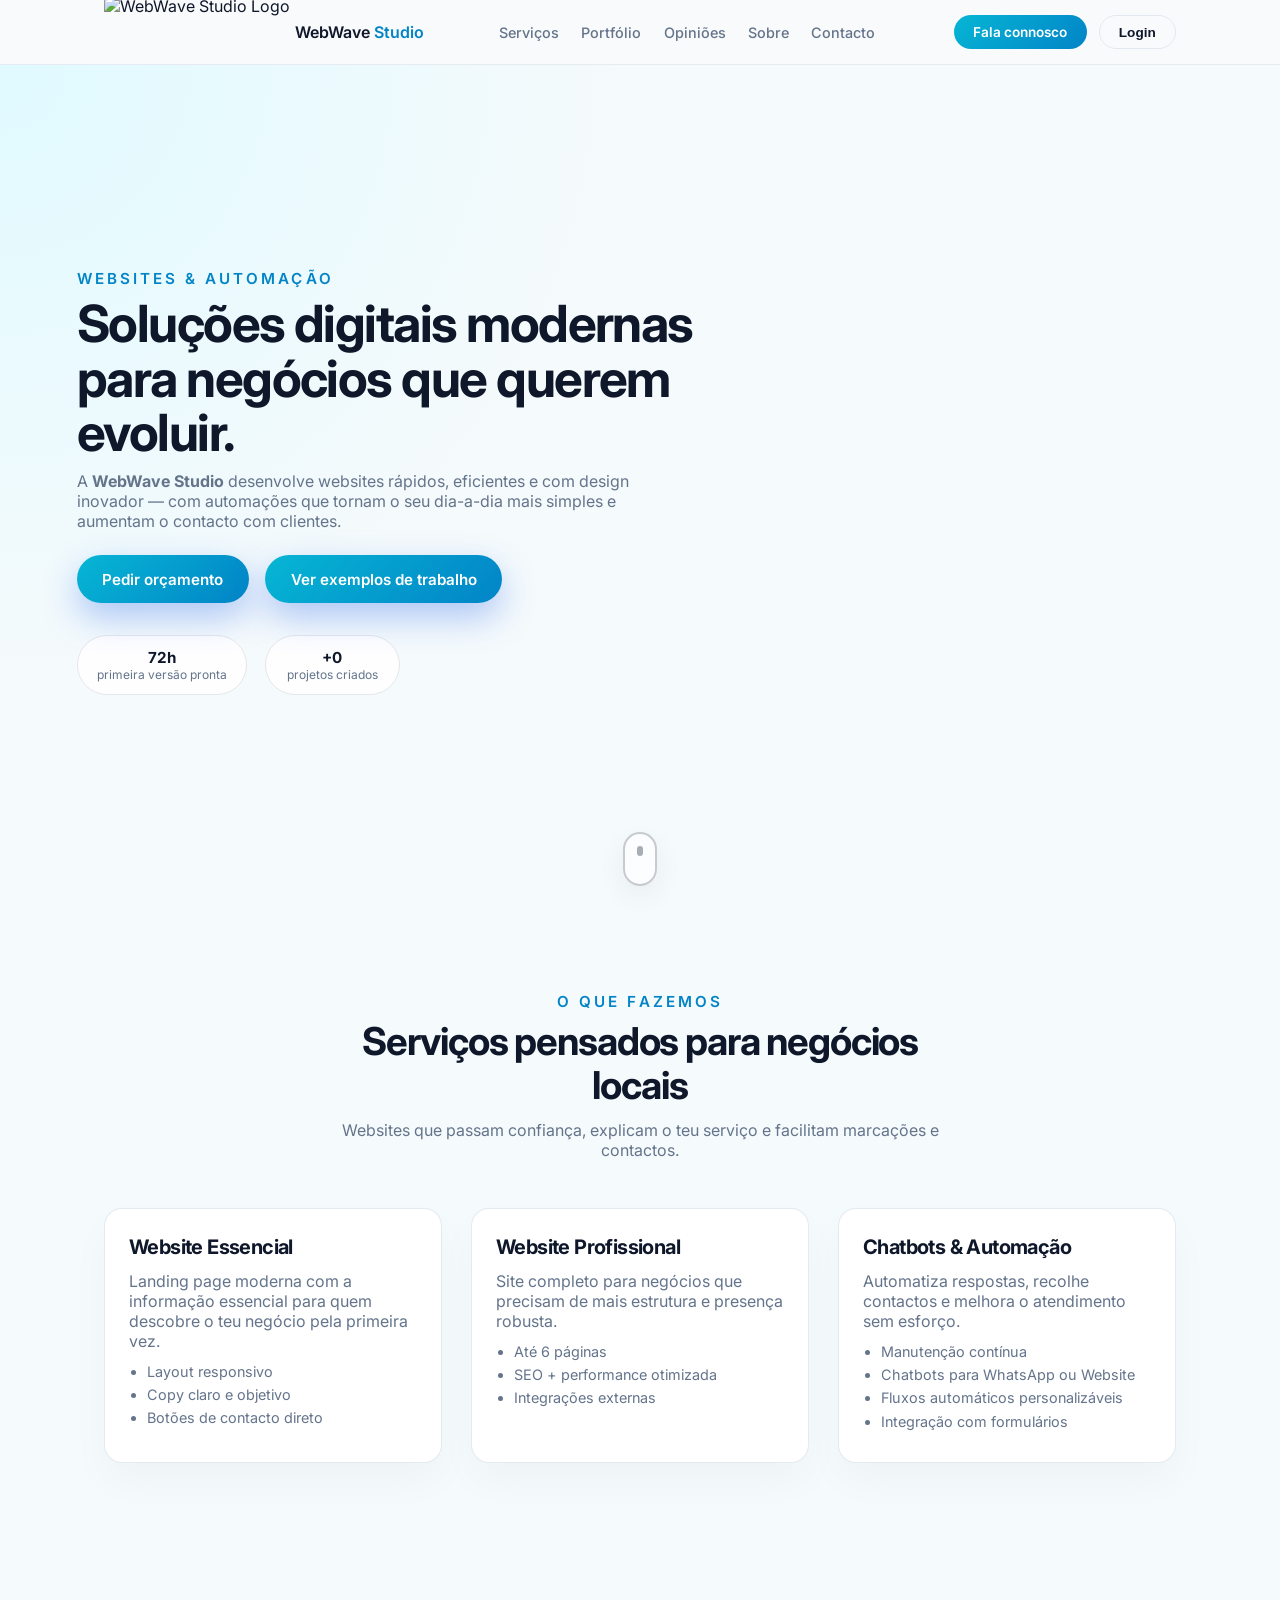
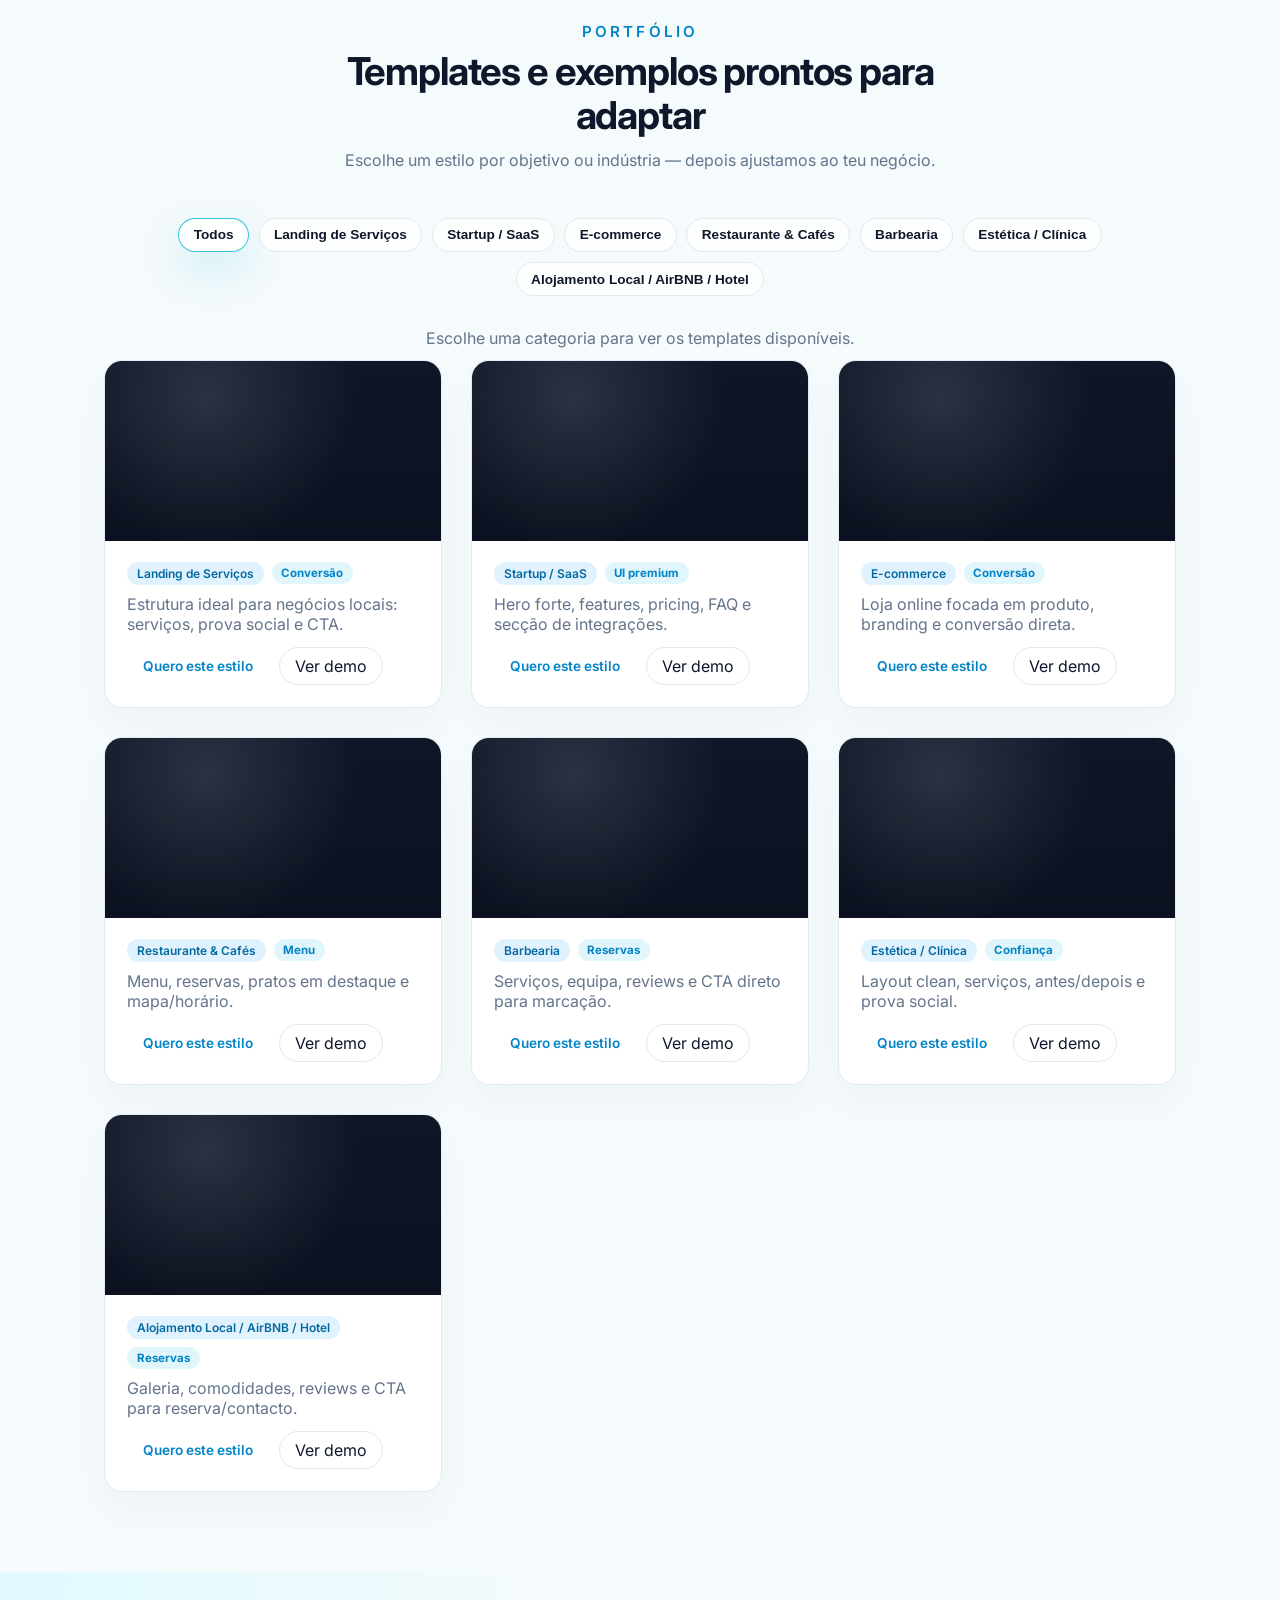
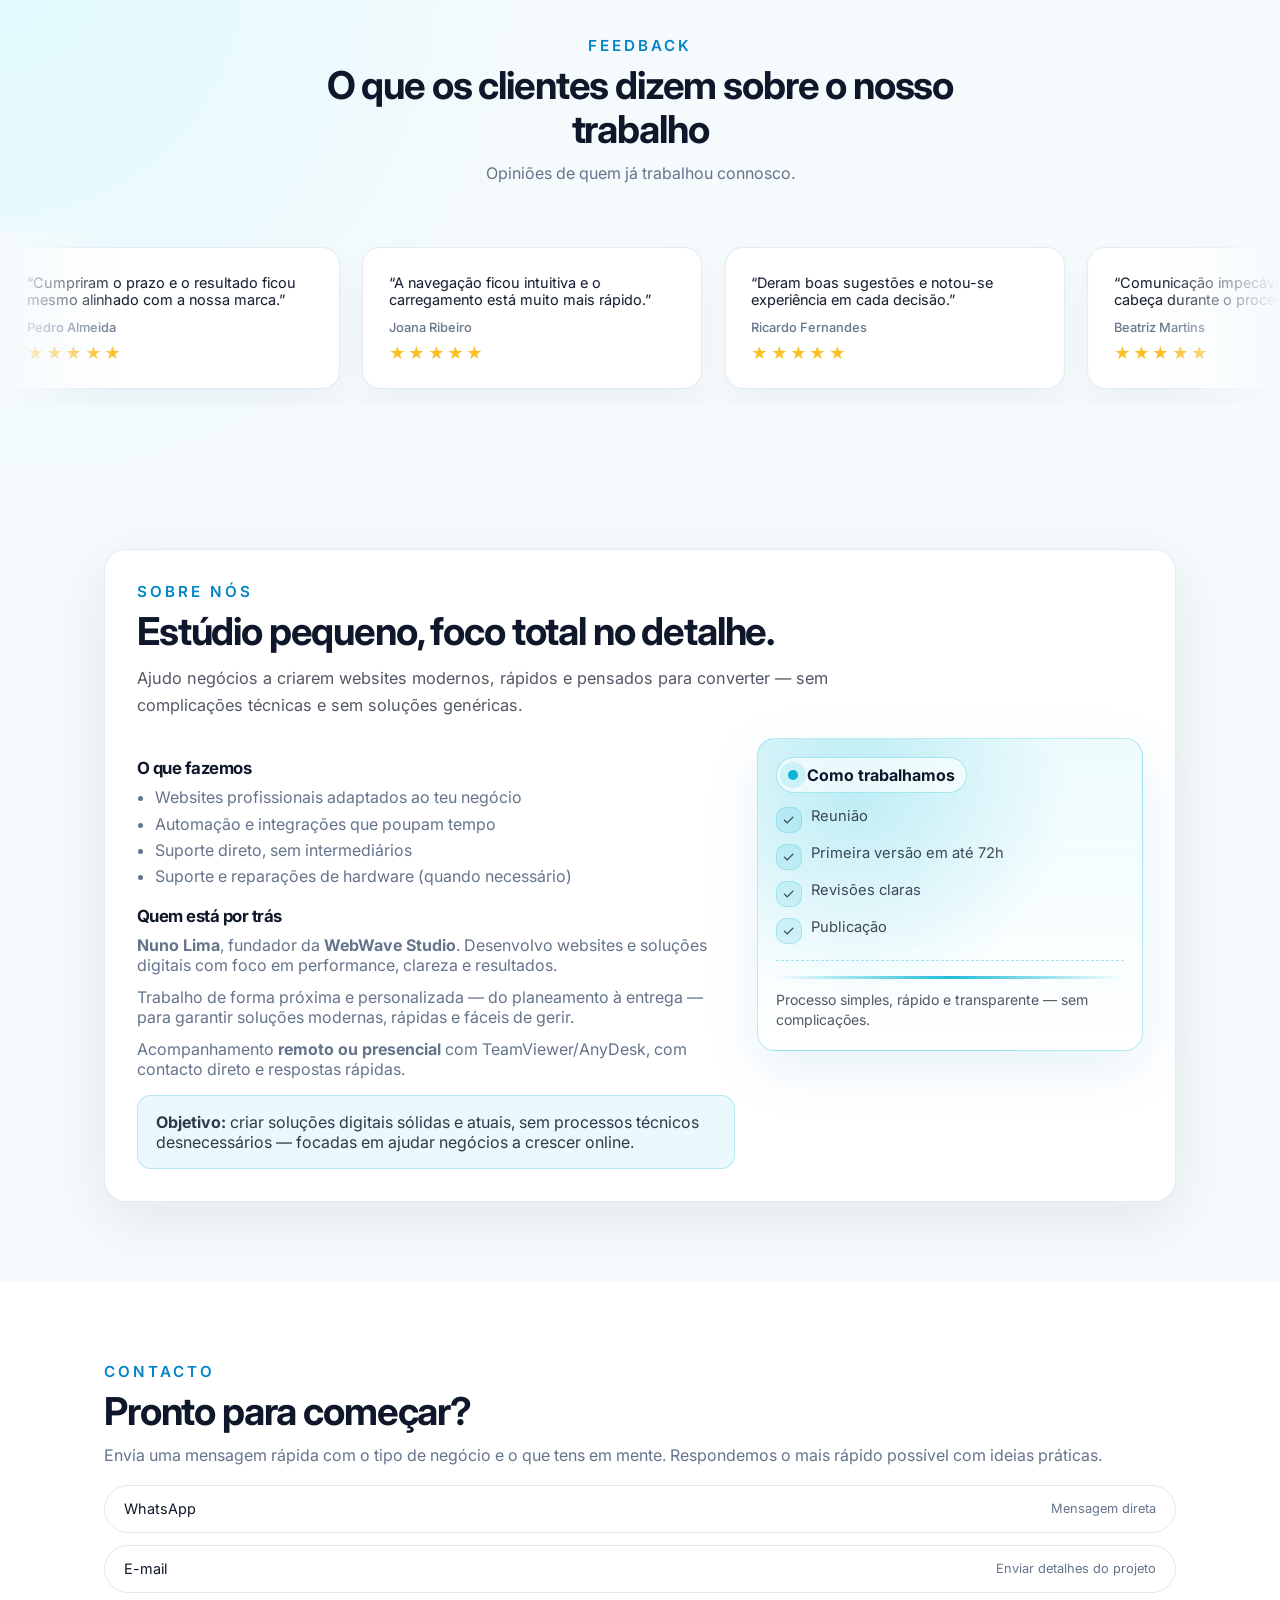
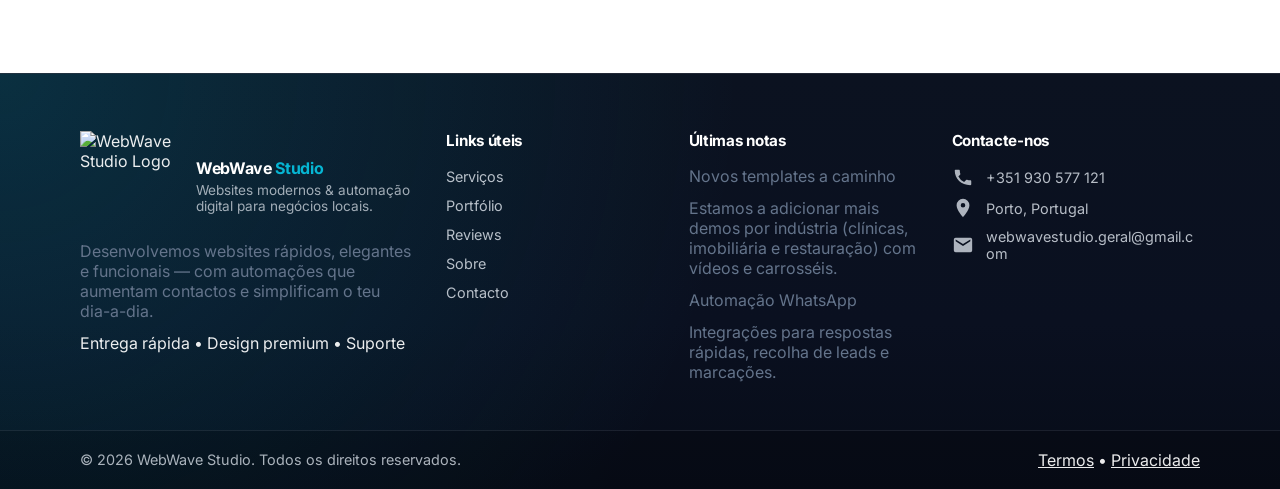
==== commit 97722337: "fix(auth): corrigido signup + head meta + deploy sync" ====
--- a/index.html
+++ b/index.html
@@ -1,21 +1,20 @@
 <!doctype html>
-<html lang="pt-PT">
-  <head>
-    <meta charset="UTF-8" />
-    <title>WebWave Studio | Websites & Automação para Negócios Locais</title>
-    <meta name="viewport" content="width=device-width, initial-scale=1.0" />
-    <meta
-      name="description"
-      content="WebWave Studio - criação de websites modernos e automação digital para negócios locais que querem crescer online."
-    />
-    <link rel="stylesheet" href="style.css" />
-    <link rel="preconnect" href="https://fonts.googleapis.com" />
-    <link rel="preconnect" href="https://fonts.gstatic.com" crossorigin />
-    <link
-      href="https://fonts.googleapis.com/css2?family=Inter:wght@400;500;600;700&display=swap"
-      rel="stylesheet"
-    />
-  </head>
+<head>
+  <meta charset="UTF-8" />
+  <meta name="viewport" content="width=device-width, initial-scale=1.0" />
+  <title>WebWave Studio | Websites & Automação para Negócios Locais</title>
+  <meta
+    name="description"
+    content="WebWave Studio - criação de websites modernos e automação digital para negócios locais que querem crescer online."
+  />
+  <link rel="stylesheet" href="style.css" />
+  <link rel="preconnect" href="https://fonts.googleapis.com" />
+  <link rel="preconnect" href="https://fonts.gstatic.com" crossorigin />
+  <link
+    href="https://fonts.googleapis.com/css2?family=Inter:wght@400;500;600;700&display=swap"
+    rel="stylesheet"
+  />
+</head>
 
   <body>
     <!-- NAVBAR -->
@@ -33,7 +32,7 @@
         <nav class="nav-links" id="nav-links">
           <a href="#servicos">Serviços</a>
           <a href="#portfolio">Portfólio</a>
-          <a href="#reviews">Reviews</a>
+          <a href="#reviews">Opiniões</a>
           <a href="#sobre">Sobre</a>
           <a href="#contacto">Contacto</a>
         </nav>
@@ -44,7 +43,6 @@
             Login
           </button>
 
-          <!-- ✅ só 1 toggle -->
           <button
             class="nav-toggle"
             id="nav-toggle"
@@ -57,7 +55,7 @@
       </div>
     </header>
 
-    <!-- ✅ AUTH MODAL (ÚNICO) -->
+    <!-- AUTH MODAL -->
     <div class="auth-modal" id="authModal" aria-hidden="true">
       <div class="auth-backdrop" data-auth-close="true"></div>
 
@@ -204,6 +202,7 @@
               <button class="auth-link" id="forgotBtn" type="button">
                 Esqueci-me da password
               </button>
+
               <button
                 class="auth-link"
                 id="logoutBtn"
@@ -233,7 +232,6 @@
 
     <!-- HERO -->
     <section class="hero">
-      <!-- Digital Rain -->
       <div class="hero-binarywave" aria-hidden="true">
         <div class="rain layer-1"></div>
         <div class="rain layer-2"></div>
@@ -274,7 +272,6 @@
         </div>
       </div>
 
-      <!-- Scroll hint -->
       <button
         class="scroll-hint"
         type="button"
@@ -428,7 +425,6 @@
         </p>
 
         <div class="grid-3 portfolio-grid" id="portfolio-grid">
-          <!-- Serviços -->
           <article class="card portfolio-card" data-category="servicos">
             <div class="portfolio-thumb">
               <video
@@ -464,7 +460,6 @@
             </div>
           </article>
 
-          <!-- SaaS -->
           <article class="card portfolio-card" data-category="saas">
             <div class="portfolio-thumb">
               <video
@@ -497,7 +492,6 @@
             </div>
           </article>
 
-          <!-- Ecommerce -->
           <article class="card portfolio-card" data-category="ecommerce">
             <div class="portfolio-thumb">
               <video
@@ -530,7 +524,6 @@
             </div>
           </article>
 
-          <!-- Restauração -->
           <article class="card portfolio-card" data-category="restauracao">
             <div class="portfolio-thumb">
               <video
@@ -563,7 +556,6 @@
             </div>
           </article>
 
-          <!-- Barbearia -->
           <article class="card portfolio-card" data-category="barbearia">
             <div class="portfolio-thumb">
               <video
@@ -597,7 +589,6 @@
             </div>
           </article>
 
-          <!-- Estética -->
           <article class="card portfolio-card" data-category="estetica">
             <div class="portfolio-thumb">
               <video
@@ -630,7 +621,6 @@
             </div>
           </article>
 
-          <!-- Alojamento -->
           <article class="card portfolio-card" data-category="alojamento">
             <div class="portfolio-thumb">
               <video
@@ -710,7 +700,7 @@
               <p>
                 <strong>Nuno Lima</strong>, fundador da
                 <strong>WebWave Studio</strong>. Desenvolvo websites e soluções
-                digitais com foco em performance, clareza e resultadosbr.
+                digitais com foco em performance, clareza e resultados.
               </p>
 
               <p>
@@ -850,7 +840,6 @@
 
         <div class="footer-col">
           <h4 class="footer-title">Contacte-nos</h4>
-
           <ul class="footer-contact">
             <li>
               <span class="icon" aria-hidden="true">
@@ -958,232 +947,10 @@
       </div>
     </div>
 
-    <!-- ✅ SUPABASE -->
+    <!-- Supabase CDN (tem de vir ANTES do script.js) -->
     <script src="https://cdn.jsdelivr.net/npm/@supabase/supabase-js@2"></script>
 
-    <script>
-      // ✅ mete os teus dados aqui
-      const SUPABASE_URL = "https://bvigpzldqobufsrrwryh.supabase.co";
-      const SUPABASE_ANON_KEY =
-        "sb_publishable_6_hrgiqYPf1ctfnyAYM5Iw_XJmEZld7";
-      const supabase = window.supabase.createClient(
-        SUPABASE_URL,
-        SUPABASE_ANON_KEY,
-      );
-
-      const $ = (s) => document.querySelector(s);
-      const $$ = (s) => document.querySelectorAll(s);
-
-      const authModal = $("#authModal");
-      const openAuthBtn = $("#openAuth");
-
-      const signupForm = $("#signupForm");
-      const loginForm = $("#loginForm");
-
-      const signupError = $("#signupError");
-      const signupSuccess = $("#signupSuccess");
-      const loginError = $("#loginError");
-      const loginSuccess = $("#loginSuccess");
-
-      const forgotBtn = $("#forgotBtn");
-      const logoutBtn = $("#logoutBtn");
-
-      function openModal() {
-        authModal.classList.add("is-open");
-        authModal.setAttribute("aria-hidden", "false");
-      }
-
-      function closeModal() {
-        authModal.classList.remove("is-open");
-        authModal.setAttribute("aria-hidden", "true");
-      }
-
-      function clearMsgs() {
-        signupError.textContent = "";
-        signupSuccess.textContent = "";
-        loginError.textContent = "";
-        loginSuccess.textContent = "";
-      }
-
-      function setTab(tab) {
-        $$(".auth-tab").forEach((btn) => {
-          const active = btn.dataset.authTab === tab;
-          btn.classList.toggle("is-active", active);
-          btn.setAttribute("aria-selected", String(active));
-        });
-
-        $$(".auth-panel").forEach((panel) => {
-          panel.hidden = panel.dataset.authPanel !== tab;
-        });
-
-        clearMsgs();
-      }
-
-      function getFormData(form) {
-        const fd = new FormData(form);
-        return Object.fromEntries(fd.entries());
-      }
-
-      // open modal
-      openAuthBtn.addEventListener("click", () => openModal());
-
-      // close modal (backdrop + X)
-      document.addEventListener("click", (e) => {
-        const t = e.target;
-        if (t?.dataset?.authClose === "true") closeModal();
-      });
-
-      // tabs
-      $$(".auth-tab").forEach((btn) => {
-        btn.addEventListener("click", () => setTab(btn.dataset.authTab));
-      });
-
-      async function refreshAuthUI() {
-        const { data } = await supabase.auth.getSession();
-        const session = data.session;
-
-        if (session) {
-          logoutBtn.style.display = "inline";
-          openAuthBtn.textContent = "Conta";
-        } else {
-          logoutBtn.style.display = "none";
-          openAuthBtn.textContent = "Login";
-        }
-      }
-
-      async function upsertProfileIfPossible(userId, v) {
-        // Só funciona se houver sessão (se confirm email estiver ON e session for null, não dá).
-        const { error } = await supabase.from("profiles").upsert({
-          id: userId,
-          first_name: v.first_name,
-          last_name: v.last_name,
-          company: v.company,
-          business_area: v.business_area,
-          phone: v.phone,
-          email: v.email,
-        });
-
-        if (error) {
-          // não explodas por isto, só informa
-          console.warn(
-            "Profile upsert falhou (normal se não houver sessão ainda):",
-            error.message,
-          );
-        }
-      }
-
-      // SIGNUP
-      signupForm.addEventListener("submit", async (e) => {
-        e.preventDefault();
-        clearMsgs();
-
-        const v = getFormData(signupForm);
-
-        try {
-          const { data, error } = await supabase.auth.signUp({
-            email: v.email,
-            password: v.password,
-            options: {
-              data: {
-                first_name: v.first_name,
-                last_name: v.last_name,
-                company: v.company,
-                business_area: v.business_area,
-                phone: v.phone,
-              },
-            },
-          });
-
-          if (error) throw error;
-
-          if (!data.session) {
-            signupSuccess.textContent =
-              "Conta criada. Confirma o email para poder entrar.";
-            signupForm.reset();
-            return;
-          }
-
-          await upsertProfileIfPossible(data.user.id, v);
-
-          signupSuccess.textContent = "Conta criada. A entrar...";
-          signupForm.reset();
-
-          // opcional: manda para dashboard
-          // window.location.href = "cliente.html";
-        } catch (err) {
-          signupError.textContent = err?.message || "Erro ao criar conta.";
-        }
-      });
-
-      // LOGIN
-      loginForm.addEventListener("submit", async (e) => {
-        e.preventDefault();
-        clearMsgs();
-
-        const v = getFormData(loginForm);
-
-        try {
-          const { data, error } = await supabase.auth.signInWithPassword({
-            email: v.email,
-            password: v.password,
-          });
-
-          if (error) throw error;
-
-          loginSuccess.textContent = "Login feito";
-          await refreshAuthUI();
-
-          // opcional: manda para dashboard
-          // window.location.href = "cliente.html";
-        } catch (err) {
-          loginError.textContent = err?.message || "Erro no login.";
-        }
-      });
-
-      // RESET
-      forgotBtn.addEventListener("click", async () => {
-        clearMsgs();
-        const email = loginForm
-          .querySelector('input[name="email"]')
-          .value.trim();
-
-        if (!email) {
-          loginError.textContent = "Mete o email primeiro.";
-          return;
-        }
-
-        try {
-          const { error } = await supabase.auth.resetPasswordForEmail(email, {
-            redirectTo: window.location.origin,
-          });
-          if (error) throw error;
-
-          loginSuccess.textContent = "Email enviado para reset da password.";
-        } catch (err) {
-          loginError.textContent = err?.message || "Erro ao enviar reset.";
-        }
-      });
-
-      // LOGOUT
-      logoutBtn.addEventListener("click", async () => {
-        clearMsgs();
-        const { error } = await supabase.auth.signOut();
-        if (error) {
-          loginError.textContent = error.message;
-          return;
-        }
-        loginSuccess.textContent = "Logout feito ✅";
-        await refreshAuthUI();
-      });
-
-      // INIT
-      document.addEventListener("DOMContentLoaded", async () => {
-        setTab("signup");
-        await refreshAuthUI();
-      });
-    </script>
-
-    <!-- o teu JS normal -->
-    <script src="script.js"></script>
+    <!-- teu JS (com auth lá dentro) -->
+    <script src="script.js?v=2"></script>
   </body>
 </html>
--- a/style.css
+++ b/style.css
@@ -12,9 +12,27 @@
   --radius-lg: 18px;
   --radius-md: 12px;
   --shadow-soft: 0 18px 60px rgba(15, 23, 42, 0.08);
+
   --max-width: 1120px;
 
   --focus: 0 0 0 4px rgba(6, 182, 212, 0.22);
+
+  /* altura real do header sticky */
+  --nav-h: 64px;
+
+  /* “offset” lateral do hero no desktop (para ficar como na tua 2ª imagem) */
+  --hero-left-pad: clamp(1.5rem, 6vw, 6rem);
+}
+* {
+  box-sizing: border-box;
+}
+img,
+video {
+  max-width: 100%;
+  height: auto;
+}
+:where(h1, h2, h3, p) {
+  overflow-wrap: anywhere;
 }
 
 *,
@@ -25,6 +43,11 @@
 
 html {
   scroll-behavior: smooth;
+}
+
+html,
+body {
+  overflow-x: hidden;
 }
 
 body {
@@ -51,7 +74,7 @@
 }
 
 section[id] {
-  scroll-margin-top: 84px;
+  scroll-margin-top: calc(var(--nav-h) + 20px);
 }
 
 :where(a, button, input, textarea, select):focus-visible {
@@ -98,12 +121,12 @@
 }
 
 h1 {
-  font-size: clamp(2.4rem, 3vw + 1.4rem, 3.2rem);
-  line-height: 1.1;
+  font-size: clamp(2.25rem, 3vw + 1.2rem, 3.2rem);
+  line-height: 1.06;
 }
 
 h2 {
-  font-size: clamp(2rem, 2vw + 1rem, 2.4rem);
+  font-size: clamp(1.85rem, 2vw + 0.9rem, 2.4rem);
   line-height: 1.15;
 }
 
@@ -192,6 +215,16 @@
   box-shadow: none;
 }
 
+.btn-ghost {
+  background: transparent;
+  border: 1px solid var(--border-subtle);
+  color: var(--text-main);
+  box-shadow: none;
+}
+.btn-ghost:hover {
+  background: rgba(255, 255, 255, 0.8);
+}
+
 @keyframes waveMedium {
   0% {
     background-position: 0% 50%;
@@ -221,7 +254,7 @@
   display: flex;
   align-items: center;
   justify-content: space-between;
-  height: 64px;
+  height: var(--nav-h);
 }
 
 .logo {
@@ -281,8 +314,14 @@
   color: var(--accent-dark);
 }
 
+.nav-actions {
+  display: flex;
+  align-items: center;
+  gap: 0.75rem;
+}
+
 .nav-cta {
-  margin-left: 1rem;
+  margin-left: 0.25rem;
 }
 
 /* Mobile nav */
@@ -303,43 +342,6 @@
   border-radius: 999px;
 }
 
-.lang-switch {
-  display: inline-flex;
-  align-items: center;
-  gap: 0.35rem;
-  margin-left: 0.8rem;
-}
-
-.lang-btn {
-  border: 0;
-  background: transparent;
-  padding: 0.25rem 0.35rem;
-  cursor: pointer;
-  color: rgba(100, 116, 139, 0.8);
-  font-size: 0.85rem;
-  font-weight: 600;
-  letter-spacing: 0.02em;
-}
-
-.lang-btn:hover {
-  color: rgba(2, 132, 199, 0.9);
-}
-
-.lang-btn.is-active {
-  color: rgba(100, 116, 139, 0.95);
-}
-
-.lang-sep {
-  color: rgba(100, 116, 139, 0.55);
-  user-select: none;
-}
-
-@media (max-width: 720px) {
-  .lang-switch {
-    margin-left: 0;
-  }
-}
-
 /* ============================
    HERO
 ============================ */
@@ -355,15 +357,38 @@
     #f5fafc 100%
   );
 
-  /* ✅ altura controlada (não gigante) */
-  min-height: 78svh;
-
-  /* ✅ menos padding em cima/baixo */
-  padding: 4rem 0 5.5rem 0; /* bottom maior para caber o scroll hint */
+  /* ✅ ocupa 1 ecrã (menos a navbar) */
+  min-height: calc(100svh - var(--nav-h));
+
+  /* padding equilibrado */
+  padding: clamp(2.25rem, 4vw, 4rem) 0 clamp(3.75rem, 5vw, 5.5rem);
+}
+
+/* ✅ só no HERO, “desloca” a área para a esquerda como na tua 2ª imagem */
+.hero .container {
+  max-width: none;
+  margin: 0;
+  padding-left: var(--hero-left-pad);
+  padding-right: clamp(1.25rem, 3vw, 2.5rem);
+}
+
+/* ✅ garante que a grelha fica centrada verticalmente DENTRO do ecrã */
+.hero-inner {
+  display: grid;
+  grid-template-columns: minmax(0, 1.35fr) minmax(0, 1.05fr);
+  gap: clamp(1.75rem, 3vw, 3rem);
+  align-items: center;
+
+  /* isto é o que impede “ver serviços” */
+  min-height: calc(100svh - var(--nav-h) - 6.5rem);
+}
+
+.hero-content {
+  min-width: 0;
 }
 
 .hero-subtitle {
-  max-width: 32rem;
+  max-width: 36rem;
 }
 
 .hero-actions {
@@ -377,19 +402,9 @@
   display: flex;
   justify-content: flex-start;
   align-items: center;
-  gap: 1.4rem;
-  margin-top: 1.4rem;
+  gap: 1.1rem;
+  margin-top: 1.2rem;
   flex-wrap: wrap;
-}
-
-.hero-metrics .metric {
-  display: flex;
-  flex-direction: column;
-  justify-content: center;
-  align-items: center;
-  min-width: 135px;
-  min-height: 60px;
-  text-align: center;
 }
 
 .metric {
@@ -397,6 +412,13 @@
   border-radius: 999px;
   padding: 0.7rem 1.2rem;
   border: 1px solid #e5e7eb;
+  display: inline-flex;
+  flex-direction: column;
+  justify-content: center;
+  align-items: center;
+  min-width: 135px;
+  min-height: 60px;
+  text-align: center;
 }
 
 .metric-number {
@@ -412,228 +434,199 @@
   color: var(--text-muted);
 }
 
-/* ============================
-   HERO CARD
-============================ */
-
-.hero-card {
-  position: relative;
-  overflow: hidden;
-  background: var(--bg-alt);
-  border-radius: 24px;
-  padding: 1.6rem;
-  border: 1px solid rgba(226, 232, 240, 0.9);
-  box-shadow: var(--shadow-soft);
-
-  opacity: 0;
-  transform: translateY(18px) scale(0.98);
-
-  transition:
-    opacity 0.7s ease,
-    transform 0.7s ease,
-    box-shadow 0.2s ease,
-    border-color 0.2s ease;
-}
-
-@media (max-width: 880px) {
-  .hero-content {
-    margin-left: 0; /* mata o -15rem */
-    max-width: 100%;
-  }
-}
-
-.hero-card.is-visible {
-  opacity: 1;
-  transform: translateY(0) scale(1);
-}
-
-.hero-card:hover {
-  transform: translateY(-4px);
-  box-shadow: 0 26px 70px rgba(15, 23, 42, 0.12);
-  border-color: rgba(6, 182, 212, 0.45);
-}
-
-.hero-card::after {
+/* fade em baixo */
+.hero::after {
   content: "";
   position: absolute;
-  inset: -25%;
-  background: radial-gradient(
-    circle at var(--mx, 50%) var(--my, 35%),
-    rgba(255, 255, 255, 0.18),
-    rgba(255, 255, 255, 0) 65%
+  left: 0;
+  right: 0;
+  bottom: 0;
+  height: 220px;
+  pointer-events: none;
+  z-index: 4;
+  background: linear-gradient(
+    to bottom,
+    rgba(245, 250, 252, 0) 0%,
+    rgba(245, 250, 252, 0.6) 40%,
+    rgba(245, 250, 252, 0.9) 70%,
+    #f5fafc 100%
   );
-  opacity: 0;
-  transition: opacity 0.18s ease;
-  pointer-events: none;
-}
-
-.hero-card:hover::after {
-  opacity: 1;
-}
-
-.hero-card-header h2 {
-  font-size: 1.2rem;
-}
-
-.hero-card-header p {
-  font-size: 0.9rem;
-}
-
-.hero-card-body {
-  margin-top: 1.25rem;
-}
-
-.hero-card-note {
-  font-size: 0.8rem;
-  margin-top: 0.9rem;
-}
-
-/* reveal interno */
-.mockup-hero,
-.mockup-grid,
-.hero-card-note {
-  opacity: 0;
-  transform: translateY(12px);
-  transition:
-    opacity 0.6s ease,
-    transform 0.6s ease;
-}
-
-.hero-card.is-visible .mockup-hero {
-  transition-delay: 0.15s;
-  opacity: 1;
-  transform: translateY(0);
-}
-
-.hero-card.is-visible .mockup-grid {
-  transition-delay: 0.3s;
-  opacity: 1;
-  transform: translateY(0);
-}
-
-.hero-card.is-visible .hero-card-note {
-  transition-delay: 0.45s;
-  opacity: 1;
-  transform: translateY(0);
-}
-
-/* ============================
-   MOCKUP
-============================ */
-
-.mockup {
+}
+
+/* scroll hint */
+.scroll-hint {
+  position: absolute;
+  left: 50%;
+  bottom: 18px;
+  transform: translateX(-50%);
+  z-index: 6;
+
+  display: inline-flex;
+  flex-direction: column;
+  align-items: center;
+  gap: 8px;
+
+  background: transparent;
+  border: 0;
+  cursor: pointer;
+  padding: 8px 10px;
+  color: rgba(15, 23, 42, 0.55);
+}
+
+.scroll-mouse {
+  width: 34px;
+  height: 54px;
+  border-radius: 999px;
+  border: 2px solid rgba(15, 23, 42, 0.22);
   position: relative;
-  border-radius: 18px;
-  border: 1px solid #e5e7eb;
-  overflow: hidden;
-  background: #0f172a;
-  color: #e5e7eb;
-
-  box-shadow: 0 18px 50px rgba(2, 132, 199, 0.12);
-  transition:
-    transform 0.2s ease,
-    box-shadow 0.2s ease,
-    border-color 0.2s ease;
-}
-
-.hero-card:hover .mockup {
-  transform: translateY(-2px);
-  border-color: rgba(34, 211, 238, 0.28);
-  box-shadow: 0 24px 65px rgba(6, 182, 212, 0.22);
-}
-
-.mockup::after {
+  background: rgba(255, 255, 255, 0.55);
+  backdrop-filter: blur(10px);
+  box-shadow: 0 10px 30px rgba(15, 23, 42, 0.06);
+}
+
+.scroll-mouse::after {
   content: "";
   position: absolute;
+  left: 50%;
+  top: 12px;
+  width: 6px;
+  height: 10px;
+  border-radius: 99px;
+  transform: translateX(-50%);
+  background: rgba(15, 23, 42, 0.35);
+  animation: wheel 1.25s ease-in-out infinite;
+}
+
+@keyframes wheel {
+  0% {
+    transform: translateX(-50%) translateY(0);
+    opacity: 0.2;
+  }
+  50% {
+    transform: translateX(-50%) translateY(10px);
+    opacity: 1;
+  }
+  100% {
+    transform: translateX(-50%) translateY(18px);
+    opacity: 0;
+  }
+}
+
+/* ============================
+   HERO — DIGITAL RAIN
+============================ */
+
+.hero-binarywave {
+  position: absolute;
+  top: 0;
+  right: 0;
+  left: auto;
+  max-width: 100%;
+  width: min(52vw, 760px);
+  height: 100%;
+  pointer-events: none;
+  z-index: 1;
+  overflow: hidden;
+  opacity: 0.95;
+
+  -webkit-mask-image: linear-gradient(
+    to left,
+    #000 0%,
+    #000 70%,
+    transparent 100%
+  );
+  mask-image: linear-gradient(to left, #000 0%, #000 70%, transparent 100%);
+}
+
+.hero-binarywave .rain {
+  position: absolute;
   inset: 0;
-  background: repeating-linear-gradient(
+  display: flex;
+  justify-content: space-between;
+  gap: clamp(10px, 1.2vw, 18px);
+  padding: 18px;
+  align-items: flex-start;
+}
+
+.hero-binarywave .col {
+  display: flex;
+  flex-direction: column;
+  align-items: center;
+  gap: 2px;
+
+  width: 1ch;
+
+  font-family:
+    ui-monospace, SFMono-Regular, Menlo, Monaco, Consolas, "Liberation Mono",
+    "Courier New", monospace;
+
+  font-size: 14px;
+  line-height: 1;
+
+  color: rgba(2, 132, 199, 0.55);
+  text-shadow:
+    0 0 10px rgba(56, 189, 248, 0.28),
+    0 0 22px rgba(14, 165, 233, 0.18);
+
+  transform: translateY(-120%);
+  animation: rainFall linear infinite;
+
+  -webkit-mask-image: linear-gradient(
     to bottom,
-    rgba(255, 255, 255, 0.03),
-    rgba(255, 255, 255, 0.03) 1px,
-    rgba(0, 0, 0, 0) 3px,
-    rgba(0, 0, 0, 0) 6px
+    transparent 0%,
+    #000 18%,
+    #000 82%,
+    transparent 100%
   );
-  opacity: 0.22;
-  pointer-events: none;
-}
-
-.mockup-bar {
-  display: flex;
-  gap: 6px;
-  padding: 0.4rem 0.7rem;
-  background: #020617;
-}
-
-.mockup-bar span {
-  width: 8px;
-  height: 8px;
-  border-radius: 999px;
-  background: #1f2937;
-}
-
-.mockup-content {
-  padding: 1.1rem;
-}
-
-.mockup-hero p {
-  font-size: 0.8rem;
-  color: #cbd5f5;
-  margin-bottom: 0.7rem;
-}
-
-.mockup-hero button {
-  padding: 0.4rem 0.9rem;
-  border-radius: 999px;
-  border: none;
-  background: #f97316;
-  color: #111827;
-  font-size: 0.75rem;
-  font-weight: 600;
-  box-shadow: 0 10px 22px rgba(249, 115, 22, 0.25);
-  transition:
-    transform 0.12s ease,
-    box-shadow 0.12s ease,
-    filter 0.12s ease;
-  cursor: pointer;
-}
-
-.mockup-hero button:hover {
-  transform: translateY(-1px);
-  box-shadow: 0 14px 28px rgba(249, 115, 22, 0.35);
-  filter: brightness(1.03);
-}
-
-.mockup-grid {
-  display: grid;
-  grid-template-columns: repeat(3, minmax(0, 1fr));
-  gap: 0.6rem;
-  margin-top: 1.1rem;
-}
-
-.mockup-box {
-  height: 46px;
-  border-radius: 10px;
-  background: radial-gradient(circle at top left, #22d3ee, #0284c7);
-  opacity: 0.95;
-  animation: mockupPulse 3.6s ease-in-out infinite;
-}
-
-.mockup-box:nth-child(2) {
-  animation-delay: 0.3s;
-}
-.mockup-box:nth-child(3) {
-  animation-delay: 0.6s;
-}
-
-@keyframes mockupPulse {
-  0%,
-  100% {
-    transform: translateY(0);
-    opacity: 0.92;
-  }
-  50% {
-    transform: translateY(-3px);
-    opacity: 1;
+  mask-image: linear-gradient(
+    to bottom,
+    transparent 0%,
+    #000 18%,
+    #000 82%,
+    transparent 100%
+  );
+}
+
+.hero-binarywave .col span {
+  font-weight: 700;
+  color: #38bdf8;
+  text-shadow:
+    0 0 1.5px rgba(186, 230, 253, 0.85),
+    0 0 6px rgba(56, 189, 248, 0.55),
+    0 0 14px rgba(14, 165, 233, 0.35);
+}
+
+.hero-binarywave .col::before {
+  content: "1";
+  position: absolute;
+  top: -12px;
+  left: 50%;
+  transform: translateX(-50%);
+  color: rgba(224, 250, 255, 0.95);
+  text-shadow:
+    0 0 10px rgba(224, 250, 255, 0.7),
+    0 0 26px rgba(56, 189, 248, 0.45);
+}
+
+.hero-binarywave .layer-1 .col {
+  animation-duration: 8.5s;
+  opacity: 0.85;
+}
+.hero-binarywave .layer-2 .col {
+  animation-duration: 11s;
+  opacity: 0.55;
+}
+.hero-binarywave .layer-3 .col {
+  animation-duration: 7.4s;
+  opacity: 0.75;
+}
+
+@keyframes rainFall {
+  from {
+    transform: translateY(-120%);
+  }
+  to {
+    transform: translateY(120%);
   }
 }
 
@@ -736,10 +729,6 @@
   transform: scale(1.02);
 }
 
-.thumb-barbearia {
-  background-image: linear-gradient(135deg, #0f172a, #0284c7);
-}
-
 .portfolio-body {
   padding: 1.3rem 1.4rem 1.4rem;
 }
@@ -829,10 +818,7 @@
   display: none !important;
 }
 
-/* ============================
-   PORTFÓLIO TABS
-============================ */
-
+/* tabs */
 .portfolio-tabs {
   display: flex;
   flex-wrap: wrap;
@@ -870,7 +856,7 @@
 }
 
 /* ============================
-   MODAL + VIEWER
+   PORTFOLIO MODAL + VIEWER
 ============================ */
 
 .portfolio-modal[hidden] {
@@ -1002,14 +988,6 @@
   color: #e5e7eb;
 }
 
-@media (max-width: 720px) {
-  .viewer-arrow {
-    width: 40px;
-    height: 40px;
-    font-size: 1.6rem;
-  }
-}
-
 /* ============================
    ABOUT + CONTACT
 ============================ */
@@ -1065,12 +1043,6 @@
   border: 1px solid rgba(6, 182, 212, 0.25);
   background: rgba(6, 182, 212, 0.08);
   color: rgba(15, 23, 42, 0.85);
-}
-
-@media (max-width: 880px) {
-  .about-split {
-    grid-template-columns: 1fr;
-  }
 }
 
 .contact-options {
@@ -1108,10 +1080,7 @@
   box-shadow: 0 12px 30px rgba(15, 23, 42, 0.06);
 }
 
-/* ============================
-   OCEAN PANEL
-============================ */
-
+/* ocean panel */
 .about-ocean-panel {
   position: relative;
   border-radius: 18px;
@@ -1132,19 +1101,6 @@
   box-shadow: 0 18px 55px rgba(2, 132, 199, 0.1);
 }
 
-.about-ocean-panel::before {
-  content: "";
-  position: absolute;
-  inset: -50%;
-  background: radial-gradient(
-    circle at 35% 35%,
-    rgba(149, 197, 221, 0.18),
-    transparent 62%
-  );
-  pointer-events: none;
-  opacity: 0.2;
-}
-
 .ocean-badge {
   display: inline-flex;
   align-items: center;
@@ -1255,18 +1211,6 @@
   overflow: hidden;
 }
 
-.site-footer::before {
-  content: "";
-  position: absolute;
-  inset: -40%;
-  background: radial-gradient(
-    circle at 30% 20%,
-    rgba(2, 132, 199, 0.22),
-    transparent 60%
-  );
-  pointer-events: none;
-}
-
 .footer-top {
   position: relative;
   display: grid;
@@ -1309,6 +1253,58 @@
   margin-top: 0.25rem;
 }
 
+.footer-links,
+.footer-contact {
+  list-style: none;
+  padding: 0;
+  margin: 0;
+  display: grid;
+  gap: 0.55rem;
+}
+
+.footer-links a,
+.footer-contact a {
+  color: rgba(226, 232, 240, 0.8);
+  text-decoration: none;
+  font-size: 0.9rem;
+}
+
+.footer-links a:hover,
+.footer-contact a:hover {
+  color: #ffffff;
+  text-decoration: underline;
+  text-decoration-color: rgba(6, 182, 212, 0.7);
+}
+
+.footer-contact li {
+  display: flex;
+  align-items: center;
+  gap: 0.75rem;
+  color: rgba(226, 232, 240, 0.8);
+  font-size: 0.9rem;
+}
+
+.footer-contact .icon {
+  flex: 0 0 22px;
+  width: 22px;
+  height: 22px;
+  display: inline-flex;
+  align-items: center;
+  justify-content: center;
+  opacity: 0.95;
+}
+
+.footer-contact .icon svg {
+  width: 22px !important;
+  height: 22px !important;
+  display: block;
+}
+
+.footer-contact a,
+.footer-links a {
+  word-break: break-word;
+}
+
 .footer-bottom {
   position: relative;
   border-top: 1px solid rgba(148, 163, 184, 0.14);
@@ -1327,22 +1323,6 @@
   margin: 0;
   color: rgba(226, 232, 240, 0.75);
   font-size: 0.9rem;
-}
-
-@media (max-width: 980px) {
-  .footer-top {
-    grid-template-columns: 1fr 1fr;
-  }
-}
-
-@media (max-width: 640px) {
-  .footer-top {
-    grid-template-columns: 1fr;
-  }
-  .footer-bottom-inner {
-    flex-direction: column;
-    align-items: flex-start;
-  }
 }
 
 /* ============================
@@ -1474,20 +1454,240 @@
 }
 
 /* ============================
+   AUTH MODAL (uma única versão, sem duplicados)
+============================ */
+
+.auth-modal {
+  position: fixed;
+  inset: 0;
+  z-index: 10000;
+  display: none;
+}
+
+.auth-modal.is-open {
+  display: grid;
+  place-items: center;
+}
+
+.auth-backdrop {
+  position: absolute;
+  inset: 0;
+  background: rgba(15, 23, 42, 0.55);
+  backdrop-filter: blur(10px);
+}
+
+.auth-card {
+  position: relative;
+  z-index: 1;
+  width: min(860px, calc(100% - 2rem));
+  max-height: min(86vh, 900px);
+  overflow: auto;
+
+  background: rgba(255, 255, 255, 0.92);
+  border: 1px solid rgba(226, 232, 240, 0.9);
+  border-radius: 22px;
+
+  box-shadow: 0 40px 120px rgba(15, 23, 42, 0.28);
+  padding: 1.6rem 1.6rem 1.4rem;
+}
+
+.auth-head {
+  display: flex;
+  align-items: center;
+  justify-content: space-between;
+  gap: 1rem;
+  padding-bottom: 0.9rem;
+  border-bottom: 1px solid rgba(226, 232, 240, 0.9);
+}
+
+.auth-head h3 {
+  margin: 0;
+  font-size: 1.35rem;
+  letter-spacing: -0.02em;
+}
+
+.auth-close {
+  width: 44px;
+  height: 44px;
+  border-radius: 999px;
+  border: 1px solid rgba(226, 232, 240, 0.9);
+  background: rgba(255, 255, 255, 0.8);
+  cursor: pointer;
+  font-size: 1.25rem;
+  line-height: 1;
+  display: inline-grid;
+  place-items: center;
+  transition:
+    transform 0.12s ease,
+    background 0.12s ease;
+}
+.auth-close:hover {
+  transform: translateY(-1px);
+  background: rgba(224, 250, 255, 0.65);
+}
+
+.auth-sub {
+  margin: 0.85rem 0 1.15rem 0;
+  font-size: 0.95rem;
+  line-height: 1.45;
+  color: rgba(100, 116, 139, 0.95);
+}
+
+.auth-tabs {
+  display: inline-flex;
+  gap: 0.5rem;
+  padding: 0.35rem;
+  border-radius: 999px;
+  border: 1px solid rgba(226, 232, 240, 0.95);
+  background: rgba(248, 250, 252, 0.85);
+}
+
+.auth-tab {
+  appearance: none;
+  border: 0;
+  background: transparent;
+  padding: 0.6rem 1rem;
+  border-radius: 999px;
+  font-weight: 700;
+  font-size: 0.92rem;
+  color: rgba(15, 23, 42, 0.65);
+  cursor: pointer;
+  transition:
+    background 0.12s ease,
+    color 0.12s ease,
+    transform 0.12s ease;
+}
+.auth-tab:hover {
+  transform: translateY(-1px);
+  color: rgba(2, 132, 199, 0.95);
+}
+.auth-tab.is-active {
+  background: linear-gradient(
+    135deg,
+    rgba(6, 182, 212, 0.22),
+    rgba(2, 132, 199, 0.18)
+  );
+  color: rgba(15, 23, 42, 0.92);
+  box-shadow: 0 12px 35px rgba(2, 132, 199, 0.16);
+}
+
+.auth-panel {
+  padding-top: 0.9rem;
+}
+
+.auth-form {
+  margin-top: 0.9rem;
+}
+
+.auth-grid {
+  display: grid;
+  grid-template-columns: 1fr 1fr;
+  gap: 0.95rem 1rem;
+  margin-top: 0.9rem;
+}
+
+.auth-full {
+  grid-column: 1 / -1;
+}
+
+.auth-field {
+  display: grid;
+  gap: 0.45rem;
+}
+
+.auth-field span {
+  font-size: 0.88rem;
+  font-weight: 700;
+  color: rgba(15, 23, 42, 0.78);
+}
+
+.auth-field input,
+.auth-field select {
+  width: 100%;
+  height: 46px;
+  border-radius: 14px;
+  border: 1px solid rgba(226, 232, 240, 0.95);
+  background: rgba(255, 255, 255, 0.92);
+  padding: 0 0.95rem;
+  font-size: 0.95rem;
+  color: rgba(15, 23, 42, 0.92);
+  transition:
+    border-color 0.12s ease,
+    box-shadow 0.12s ease;
+}
+
+.auth-field input::placeholder {
+  color: rgba(100, 116, 139, 0.55);
+}
+
+.auth-field input:focus,
+.auth-field select:focus {
+  outline: none;
+  border-color: rgba(6, 182, 212, 0.75);
+  box-shadow: 0 0 0 4px rgba(6, 182, 212, 0.18);
+}
+
+.auth-row {
+  margin: 0.85rem 0 0.25rem;
+  display: flex;
+  justify-content: space-between;
+  align-items: center;
+}
+
+.auth-link {
+  border: 0;
+  background: transparent;
+  padding: 0;
+  color: rgba(2, 132, 199, 0.95);
+  font-weight: 700;
+  cursor: pointer;
+}
+.auth-link:hover {
+  text-decoration: underline;
+}
+
+.auth-msg {
+  margin: 0.75rem 0 0;
+  font-size: 0.9rem;
+}
+.auth-error {
+  color: #b91c1c;
+}
+.auth-success {
+  color: #047857;
+}
+
+.auth-submit {
+  width: 100%;
+  margin-top: 1.1rem;
+  padding: 0.95rem 1.2rem;
+  border-radius: 999px;
+  font-weight: 800;
+  letter-spacing: -0.01em;
+}
+
+/* ============================
    RESPONSIVE
 ============================ */
 
+@media (max-width: 980px) {
+  .footer-top {
+    grid-template-columns: 1fr 1fr;
+  }
+}
+
 @media (max-width: 880px) {
   .hero-inner {
-    grid-template-columns: minmax(0, 1fr);
-  }
-
-  .hero-card {
-    order: -1;
+    grid-template-columns: 1fr;
+    min-height: auto; /* no mobile, o conteúdo manda */
   }
 
   .grid-3 {
-    grid-template-columns: minmax(0, 1fr);
+    grid-template-columns: 1fr;
+  }
+
+  .about-split {
+    grid-template-columns: 1fr;
   }
 
   .review-card {
@@ -1499,7 +1699,7 @@
 @media (max-width: 720px) {
   .nav-links {
     position: absolute;
-    top: 64px;
+    top: var(--nav-h);
     left: 0;
     right: 0;
     background: rgba(249, 250, 251, 0.98);
@@ -1522,8 +1722,8 @@
     display: flex;
   }
 
-  .hero {
-    padding-top: 3.5rem;
+  .nav-actions {
+    gap: 0.5rem;
   }
 
   .logo-img {
@@ -1533,13 +1733,55 @@
   .footer-logo .logo-img {
     height: 96px;
   }
+
+  /* mobile hero: botões full-width e melhor spacing */
+  .hero .container {
+    padding-left: 1.5rem;
+    padding-right: 1.5rem;
+  }
+
+  .hero-actions {
+    flex-direction: column;
+  }
+
+  .hero-actions .btn {
+    width: 100%;
+  }
+
+  .hero-metrics {
+    justify-content: flex-start;
+    gap: 0.85rem;
+  }
+
+  .metric {
+    min-width: 0;
+    width: fit-content;
+  }
+
+  .auth-card {
+    width: min(720px, calc(100% - 1.25rem));
+    padding: 1.25rem 1.1rem 1.1rem;
+  }
+
+  .auth-grid {
+    grid-template-columns: 1fr;
+  }
+
+  .viewer-arrow {
+    width: 40px;
+    height: 40px;
+    font-size: 1.6rem;
+  }
+}
+
+@media (max-width: 600px) {
+  .hero-binarywave {
+    width: 90vw;
+    opacity: 0.45;
+  }
 }
 
 @media (max-width: 520px) {
-  .hero-metrics {
-    justify-content: center;
-  }
-
   .reviews-marquee::before,
   .reviews-marquee::after {
     width: 70px;
@@ -1558,7 +1800,6 @@
   .btn,
   .logo-img,
   .review-track,
-  .mockup-box,
   .wavebar {
     animation: none !important;
   }
@@ -1566,24 +1807,25 @@
   .btn,
   .service-card,
   .portfolio-card,
-  .mockup,
-  .hero-card,
   .reveal {
     transition: none !important;
   }
 
-  .hero-card,
   .reveal {
     opacity: 1 !important;
     transform: none !important;
   }
 
+  .scroll-mouse::after {
+    animation: none;
+    opacity: 0.8;
+  }
+
   .hero-binarywave .col {
     animation: none !important;
     transform: none !important;
   }
 
-  /* fade no fundo (em vez de cortar seco) */
   .hero-binarywave::after {
     content: "";
     position: absolute;
@@ -1600,790 +1842,3 @@
     );
   }
 }
-
-/* ============================
-   FOOTER FIX (icons + lists)
-============================ */
-
-.footer-links,
-.footer-contact {
-  list-style: none;
-  padding: 0;
-  margin: 0;
-  display: grid;
-  gap: 0.55rem;
-}
-
-.footer-links a,
-.footer-contact a {
-  color: rgba(226, 232, 240, 0.8);
-  text-decoration: none;
-  font-size: 0.9rem;
-}
-
-.footer-links a:hover,
-.footer-contact a:hover {
-  color: #ffffff;
-  text-decoration: underline;
-  text-decoration-color: rgba(6, 182, 212, 0.7);
-}
-
-.footer-contact li {
-  display: flex;
-  align-items: center;
-  gap: 0.75rem;
-  color: rgba(226, 232, 240, 0.8);
-  font-size: 0.9rem;
-}
-
-.footer-contact .icon {
-  flex: 0 0 22px;
-  width: 22px;
-  height: 22px;
-  display: inline-flex;
-  align-items: center;
-  justify-content: center;
-  opacity: 0.95;
-}
-
-.footer-contact .icon svg {
-  width: 22px !important;
-  height: 22px !important;
-  display: block;
-}
-
-.footer-contact a,
-.footer-links a {
-  word-break: break-word;
-}
-
-.site-footer ul li::marker {
-  content: "";
-}
-
-/* ============================
-   HERO — DIGITAL RAIN (usa .rain/.col do teu HTML)
-============================ */
-
-.hero-binarywave {
-  position: absolute;
-  top: 0;
-  right: 0;
-  left: auto;
-  max-width: 100%;
-  width: min(52vw, 760px);
-  height: 100%;
-  pointer-events: none;
-  z-index: 1;
-  overflow: hidden;
-  opacity: 0.95;
-
-  -webkit-mask-image: linear-gradient(
-    to left,
-    #000 0%,
-    #000 70%,
-    transparent 100%
-  );
-  mask-image: linear-gradient(to left, #000 0%, #000 70%, transparent 100%);
-}
-
-.hero-binarywave .col span {
-  font-weight: 700;
-  color: #38bdf8; /* azul principal (não branco) */
-
-  text-shadow:
-    /* núcleo (leve) */
-    0 0 1.5px rgba(186, 230, 253, 0.85),
-    /* glow curto */ 0 0 6px rgba(56, 189, 248, 0.55),
-    /* halo médio */ 0 0 14px rgba(14, 165, 233, 0.35);
-}
-
-/* layers */
-.hero-binarywave .rain {
-  position: absolute;
-  inset: 0;
-  display: flex;
-  justify-content: space-between;
-  gap: clamp(10px, 1.2vw, 18px);
-  padding: 18px;
-  align-items: flex-start;
-}
-
-/* colunas */
-.hero-binarywave .col {
-  display: flex;
-  flex-direction: column;
-  align-items: center;
-  gap: 2px;
-
-  width: 1ch;
-  white-space: normal; /* com spans, isto já não estorva */
-
-  font-family:
-    ui-monospace, SFMono-Regular, Menlo, Monaco, Consolas, "Liberation Mono",
-    "Courier New", monospace;
-
-  font-size: 14px;
-  line-height: 1;
-
-  color: rgba(2, 132, 199, 0.55);
-  text-shadow:
-    0 0 10px rgba(56, 189, 248, 0.28),
-    0 0 22px rgba(14, 165, 233, 0.18);
-
-  transform: translateY(-120%);
-  animation: rainFall linear infinite;
-
-  -webkit-mask-image: linear-gradient(
-    to bottom,
-    transparent 0%,
-    #000 18%,
-    #000 82%,
-    transparent 100%
-  );
-  mask-image: linear-gradient(
-    to bottom,
-    transparent 0%,
-    #000 18%,
-    #000 82%,
-    transparent 100%
-  );
-}
-
-/* cabeça “matrix” */
-.hero-binarywave .col::before {
-  content: "1";
-  position: absolute;
-  top: -12px;
-  left: 50%;
-  transform: translateX(-50%);
-  color: rgba(224, 250, 255, 0.95);
-  text-shadow:
-    0 0 10px rgba(224, 250, 255, 0.7),
-    0 0 26px rgba(56, 189, 248, 0.45);
-}
-
-/* variações por layer */
-.hero-binarywave .layer-1 .col {
-  animation-duration: 8.5s;
-  opacity: 0.85;
-}
-.hero-binarywave .layer-2 .col {
-  animation-duration: 11s;
-  opacity: 0.55;
-}
-.hero-binarywave .layer-3 .col {
-  animation-duration: 7.4s;
-  opacity: 0.75;
-}
-
-.hero-binarywave .layer-1 .col:nth-child(2n) {
-  animation-delay: -2.4s;
-}
-.hero-binarywave .layer-1 .col:nth-child(3n) {
-  animation-delay: -5.1s;
-}
-.hero-binarywave .layer-2 .col:nth-child(2n) {
-  animation-delay: -3.6s;
-}
-.hero-binarywave .layer-2 .col:nth-child(3n) {
-  animation-delay: -6.2s;
-}
-.hero-binarywave .layer-3 .col:nth-child(2n) {
-  animation-delay: -1.8s;
-}
-.hero-binarywave .layer-3 .col:nth-child(3n) {
-  animation-delay: -4.7s;
-}
-
-@keyframes rainFall {
-  from {
-    transform: translateY(-120%);
-  }
-  to {
-    transform: translateY(120%);
-  }
-}
-
-@media (max-width: 900px) {
-  .hero-binarywave {
-    width: 70vw;
-    opacity: 0.65;
-  }
-  .hero-binarywave .col {
-    font-size: 13px;
-  }
-}
-
-@media (max-width: 600px) {
-  .hero-binarywave {
-    width: 90vw;
-    opacity: 0.45;
-  }
-}
-
-.hero-inner {
-  display: grid;
-  grid-template-columns: minmax(0, 1.4fr) minmax(0, 1.1fr);
-  gap: 3rem;
-  min-height: calc(100svh - 64px - 6rem);
-  align-items: center; /* 👈 ISTO */
-}
-
-.hero::after {
-  content: "";
-  position: absolute;
-  left: 0;
-  right: 0;
-  bottom: 0;
-  height: 220px; /* controla onde começa o fade */
-  pointer-events: none;
-  z-index: 4;
-
-  background: linear-gradient(
-    to bottom,
-    rgba(245, 250, 252, 0) 0%,
-    rgba(245, 250, 252, 0.6) 40%,
-    rgba(245, 250, 252, 0.9) 70%,
-    #f5fafc 100%
-  );
-}
-
-.scroll-hint {
-  position: absolute;
-  left: 50%;
-  bottom: 18px;
-  transform: translateX(-50%);
-  z-index: 6;
-
-  display: inline-flex;
-  flex-direction: column;
-  align-items: center;
-  gap: 8px;
-
-  background: transparent;
-  border: 0;
-  cursor: pointer;
-  padding: 8px 10px;
-  color: rgba(15, 23, 42, 0.55);
-}
-
-.scroll-mouse {
-  width: 34px;
-  height: 54px;
-  border-radius: 999px;
-  border: 2px solid rgba(15, 23, 42, 0.22);
-  position: relative;
-  background: rgba(255, 255, 255, 0.55);
-  backdrop-filter: blur(10px);
-  box-shadow: 0 10px 30px rgba(15, 23, 42, 0.06);
-}
-
-.scroll-mouse::after {
-  content: "";
-  position: absolute;
-  left: 50%;
-  top: 12px;
-  width: 6px;
-  height: 10px;
-  border-radius: 99px;
-  transform: translateX(-50%);
-  background: rgba(15, 23, 42, 0.35);
-  animation: wheel 1.25s ease-in-out infinite;
-}
-
-@keyframes wheel {
-  0% {
-    transform: translateX(-50%) translateY(0);
-    opacity: 0.2;
-  }
-  50% {
-    transform: translateX(-50%) translateY(10px);
-    opacity: 1;
-  }
-  100% {
-    transform: translateX(-50%) translateY(18px);
-    opacity: 0;
-  }
-}
-
-@media (prefers-reduced-motion: reduce) {
-  .scroll-mouse::after {
-    animation: none;
-    opacity: 0.8;
-  }
-}
-
-/* ABOUT: desligar motherboard/shapes */
-.about-cpu--full svg,
-.about-cpu--full .cpu-traces,
-.about-cpu--full .cpu-pulses .about-cpu--full .cpu-fade {
-  display: none !important;
-}
-
-/* botão ghost (tu usaste no HTML, mas não tinhas estilo) */
-.btn-ghost {
-  background: transparent;
-  border: 1px solid var(--border-subtle);
-  color: var(--text-main);
-  box-shadow: none;
-}
-.btn-ghost:hover {
-  background: rgba(255, 255, 255, 0.8);
-}
-
-/* nav actions */
-.nav-actions {
-  display: flex;
-  align-items: center;
-  gap: 0.75rem;
-}
-
-/* AUTH MODAL */
-.auth-modal {
-  position: fixed;
-  inset: 0;
-  z-index: 10000;
-  display: none;
-}
-.auth-modal.is-open {
-  display: block;
-}
-
-.auth-backdrop {
-  position: absolute;
-  inset: 0;
-  background: rgba(15, 23, 42, 0.55);
-  backdrop-filter: blur(6px);
-}
-
-.auth-card {
-  position: relative;
-  width: min(720px, calc(100% - 2rem));
-  margin: 8vh auto;
-  background: #fff;
-  border-radius: 18px;
-  border: 1px solid rgba(226, 232, 240, 0.9);
-  box-shadow: 0 30px 90px rgba(15, 23, 42, 0.25);
-  overflow: hidden;
-}
-
-.auth-head {
-  display: flex;
-  align-items: center;
-  justify-content: space-between;
-  padding: 1rem 1.2rem;
-  border-bottom: 1px solid rgba(226, 232, 240, 0.9);
-}
-
-.auth-close {
-  border: 0;
-  background: transparent;
-  font-size: 1.1rem;
-  cursor: pointer;
-  padding: 0.25rem 0.5rem;
-}
-
-.auth-tabs {
-  display: flex;
-  gap: 0.5rem;
-  padding: 0.9rem 1.2rem 0;
-}
-
-.auth-tab {
-  border: 1px solid var(--border-subtle);
-  background: rgba(255, 255, 255, 0.9);
-  border-radius: 999px;
-  padding: 0.55rem 0.9rem;
-  font-weight: 700;
-  font-size: 0.9rem;
-  cursor: pointer;
-}
-.auth-tab.is-active {
-  border-color: rgba(6, 182, 212, 0.8);
-  box-shadow: 0 14px 35px rgba(6, 182, 212, 0.18);
-}
-
-.auth-panel {
-  padding: 1.1rem 1.2rem 1.3rem;
-}
-
-.auth-form {
-  display: grid;
-  gap: 0.9rem;
-}
-
-.auth-grid {
-  display: grid;
-  grid-template-columns: 1fr 1fr;
-  gap: 0.8rem;
-}
-.auth-full {
-  grid-column: 1 / -1;
-}
-
-.auth-field {
-  display: grid;
-  gap: 0.35rem;
-  font-size: 0.9rem;
-}
-.auth-field span {
-  color: var(--text-muted);
-  font-weight: 600;
-}
-
-.auth-field input {
-  border: 1px solid var(--border-subtle);
-  border-radius: 12px;
-  padding: 0.8rem 0.9rem;
-  font: inherit;
-  outline: none;
-  background: #fff;
-}
-.auth-row {
-  display: flex;
-  justify-content: flex-end;
-}
-.auth-link {
-  border: 0;
-  background: transparent;
-  cursor: pointer;
-  color: var(--accent-dark);
-  font-weight: 700;
-}
-
-.auth-msg {
-  margin: 0;
-  font-size: 0.9rem;
-}
-.auth-error {
-  color: #b91c1c;
-}
-.auth-success {
-  color: #047857;
-}
-
-.auth-submit {
-  width: 100%;
-  justify-content: center;
-}
-
-.auth-fineprint {
-  margin: 0.25rem 0 0;
-  font-size: 0.82rem;
-  color: rgba(100, 116, 139, 0.9);
-}
-
-@media (max-width: 720px) {
-  .auth-grid {
-    grid-template-columns: 1fr;
-  }
-  .nav-actions {
-    gap: 0.5rem;
-  }
-}
-
-/* ============================
-   AUTH MODAL — PREMIUM
-============================ */
-
-/* estado fechado */
-.auth-modal {
-  position: fixed;
-  inset: 0;
-  z-index: 9999;
-  display: none;
-}
-
-/* estado aberto (o teu JS mete .is-open) */
-.auth-modal.is-open {
-  display: grid;
-  place-items: center;
-}
-
-/* backdrop */
-.auth-backdrop {
-  position: absolute;
-  inset: 0;
-  background: rgba(15, 23, 42, 0.55);
-  backdrop-filter: blur(10px);
-}
-
-/* card */
-.auth-card {
-  position: relative;
-  z-index: 1;
-  width: min(860px, calc(100% - 2rem));
-  max-height: min(86vh, 900px);
-  overflow: auto;
-
-  background: rgba(255, 255, 255, 0.92);
-  border: 1px solid rgba(226, 232, 240, 0.9);
-  border-radius: 22px;
-
-  box-shadow: 0 40px 120px rgba(15, 23, 42, 0.28);
-  padding: 1.6rem 1.6rem 1.4rem;
-}
-
-/* header */
-.auth-head {
-  display: flex;
-  align-items: center;
-  justify-content: space-between;
-  gap: 1rem;
-  padding-bottom: 0.9rem;
-  border-bottom: 1px solid rgba(226, 232, 240, 0.9);
-}
-
-.auth-head h3 {
-  margin: 0;
-  font-size: 1.35rem;
-  letter-spacing: -0.02em;
-}
-
-.auth-close {
-  width: 44px;
-  height: 44px;
-  border-radius: 999px;
-  border: 1px solid rgba(226, 232, 240, 0.9);
-  background: rgba(255, 255, 255, 0.8);
-  cursor: pointer;
-  font-size: 1.25rem;
-  line-height: 1;
-  display: inline-grid;
-  place-items: center;
-  transition:
-    transform 0.12s ease,
-    background 0.12s ease;
-}
-.auth-close:hover {
-  transform: translateY(-1px);
-  background: rgba(224, 250, 255, 0.65);
-}
-
-/* subtitle (o teu texto “descentralizado”) */
-.auth-sub {
-  margin: 0.85rem 0 1.15rem 0;
-  font-size: 0.95rem;
-  line-height: 1.45;
-  color: rgba(100, 116, 139, 0.95);
-}
-
-/* tabs */
-.auth-tabs {
-  display: inline-flex;
-  gap: 0.5rem;
-  padding: 0.35rem;
-  border-radius: 999px;
-  border: 1px solid rgba(226, 232, 240, 0.95);
-  background: rgba(248, 250, 252, 0.85);
-}
-
-.auth-tab {
-  appearance: none;
-  border: 0;
-  background: transparent;
-  padding: 0.6rem 1rem;
-  border-radius: 999px;
-  font-weight: 700;
-  font-size: 0.92rem;
-  color: rgba(15, 23, 42, 0.65);
-  cursor: pointer;
-  transition:
-    background 0.12s ease,
-    color 0.12s ease,
-    transform 0.12s ease;
-}
-.auth-tab:hover {
-  transform: translateY(-1px);
-  color: rgba(2, 132, 199, 0.95);
-}
-.auth-tab.is-active {
-  background: linear-gradient(
-    135deg,
-    rgba(6, 182, 212, 0.22),
-    rgba(2, 132, 199, 0.18)
-  );
-  color: rgba(15, 23, 42, 0.92);
-  box-shadow: 0 12px 35px rgba(2, 132, 199, 0.16);
-}
-
-/* layout do form */
-.auth-form {
-  margin-top: 1.15rem;
-}
-
-.auth-grid {
-  display: grid;
-  grid-template-columns: 1fr 1fr;
-  gap: 0.95rem 1rem;
-  margin-top: 1rem;
-}
-
-.auth-full {
-  grid-column: 1 / -1;
-}
-
-/* campos */
-.auth-field {
-  display: grid;
-  gap: 0.45rem;
-}
-
-.auth-field span {
-  font-size: 0.88rem;
-  font-weight: 700;
-  color: rgba(15, 23, 42, 0.78);
-}
-
-.auth-field input,
-.auth-field select {
-  width: 100%;
-  height: 46px;
-  border-radius: 14px;
-  border: 1px solid rgba(226, 232, 240, 0.95);
-  background: rgba(255, 255, 255, 0.92);
-  padding: 0 0.95rem;
-  font-size: 0.95rem;
-  color: rgba(15, 23, 42, 0.92);
-  transition:
-    border-color 0.12s ease,
-    box-shadow 0.12s ease,
-    transform 0.12s ease;
-}
-
-.auth-field input::placeholder {
-  color: rgba(100, 116, 139, 0.55);
-}
-
-.auth-field input:focus,
-.auth-field select:focus {
-  outline: none;
-  border-color: rgba(6, 182, 212, 0.75);
-  box-shadow: 0 0 0 4px rgba(6, 182, 212, 0.18);
-}
-
-/* linha “esqueci-me” */
-.auth-row {
-  margin: 0.85rem 0 0.25rem;
-}
-
-.auth-link {
-  border: 0;
-  background: transparent;
-  padding: 0;
-  color: rgba(2, 132, 199, 0.95);
-  font-weight: 700;
-  cursor: pointer;
-}
-.auth-link:hover {
-  text-decoration: underline;
-}
-
-/* mensagens */
-.auth-msg {
-  margin: 0.75rem 0 0;
-  font-size: 0.9rem;
-}
-
-.auth-error {
-  color: #b91c1c;
-}
-.auth-success {
-  color: #047857;
-}
-
-/* botão */
-.auth-submit {
-  width: 100%;
-  margin-top: 1.1rem;
-  padding: 0.95rem 1.2rem;
-  border-radius: 999px;
-  font-weight: 800;
-  letter-spacing: -0.01em;
-}
-
-/* fineprint */
-.auth-fineprint {
-  margin: 0.65rem 0 0;
-  font-size: 0.85rem;
-  color: rgba(100, 116, 139, 0.9);
-  line-height: 1.35;
-}
-
-/* mobile */
-@media (max-width: 720px) {
-  .auth-card {
-    width: min(720px, calc(100% - 1.25rem));
-    padding: 1.25rem 1.1rem 1.1rem;
-  }
-
-  .auth-grid {
-    grid-template-columns: 1fr;
-  }
-}
-/* =========================
-   DESKTOP BREAKPOINTS
-   ========================= */
-
-/* tablet+ */
-@media (min-width: 768px) {
-  .hero-actions {
-    flex-direction: row;
-    align-items: center;
-    justify-content: flex-start;
-  }
-  .hero-actions .btn {
-    width: auto;
-  }
-
-  .hero-metrics {
-    grid-template-columns: repeat(2, max-content);
-    gap: 14px;
-  }
-}
-
-/* desktop+ (se quiseres 2 colunas no hero) */
-@media (min-width: 1024px) {
-  .hero-inner {
-    grid-template-columns: 1.1fr 0.9fr;
-    align-items: center; /* ✅ vertical */
-    justify-items: start; /* ✅ horizontal dentro das células */
-  }
-}
-
-html,
-body {
-  overflow-x: hidden;
-}
-
-@media (max-width: 880px) {
-  .hero-content {
-    margin-left: 0 !important;
-    max-width: 100%;
-  }
-}
-
-@media (max-width: 720px) {
-  .hero-actions {
-    flex-direction: column;
-  }
-  .hero-actions .btn {
-    width: 100%;
-  }
-}
-
-/* HERO: puxar tudo mais para a esquerda (desktop) */
-@media (min-width: 1024px) {
-  .hero .container {
-    max-width: none; /* deixa de “centrar” pelo max-width */
-    margin-left: 0; /* tira o auto-center */
-    margin-right: 0;
-    padding-left: clamp(5rem, 5vw, 5rem);
-    padding-right: 0rem;
-  }
-
-  .hero-inner {
-    justify-items: start; /* garante alinhamento do conteúdo à esquerda */
-  }
-}
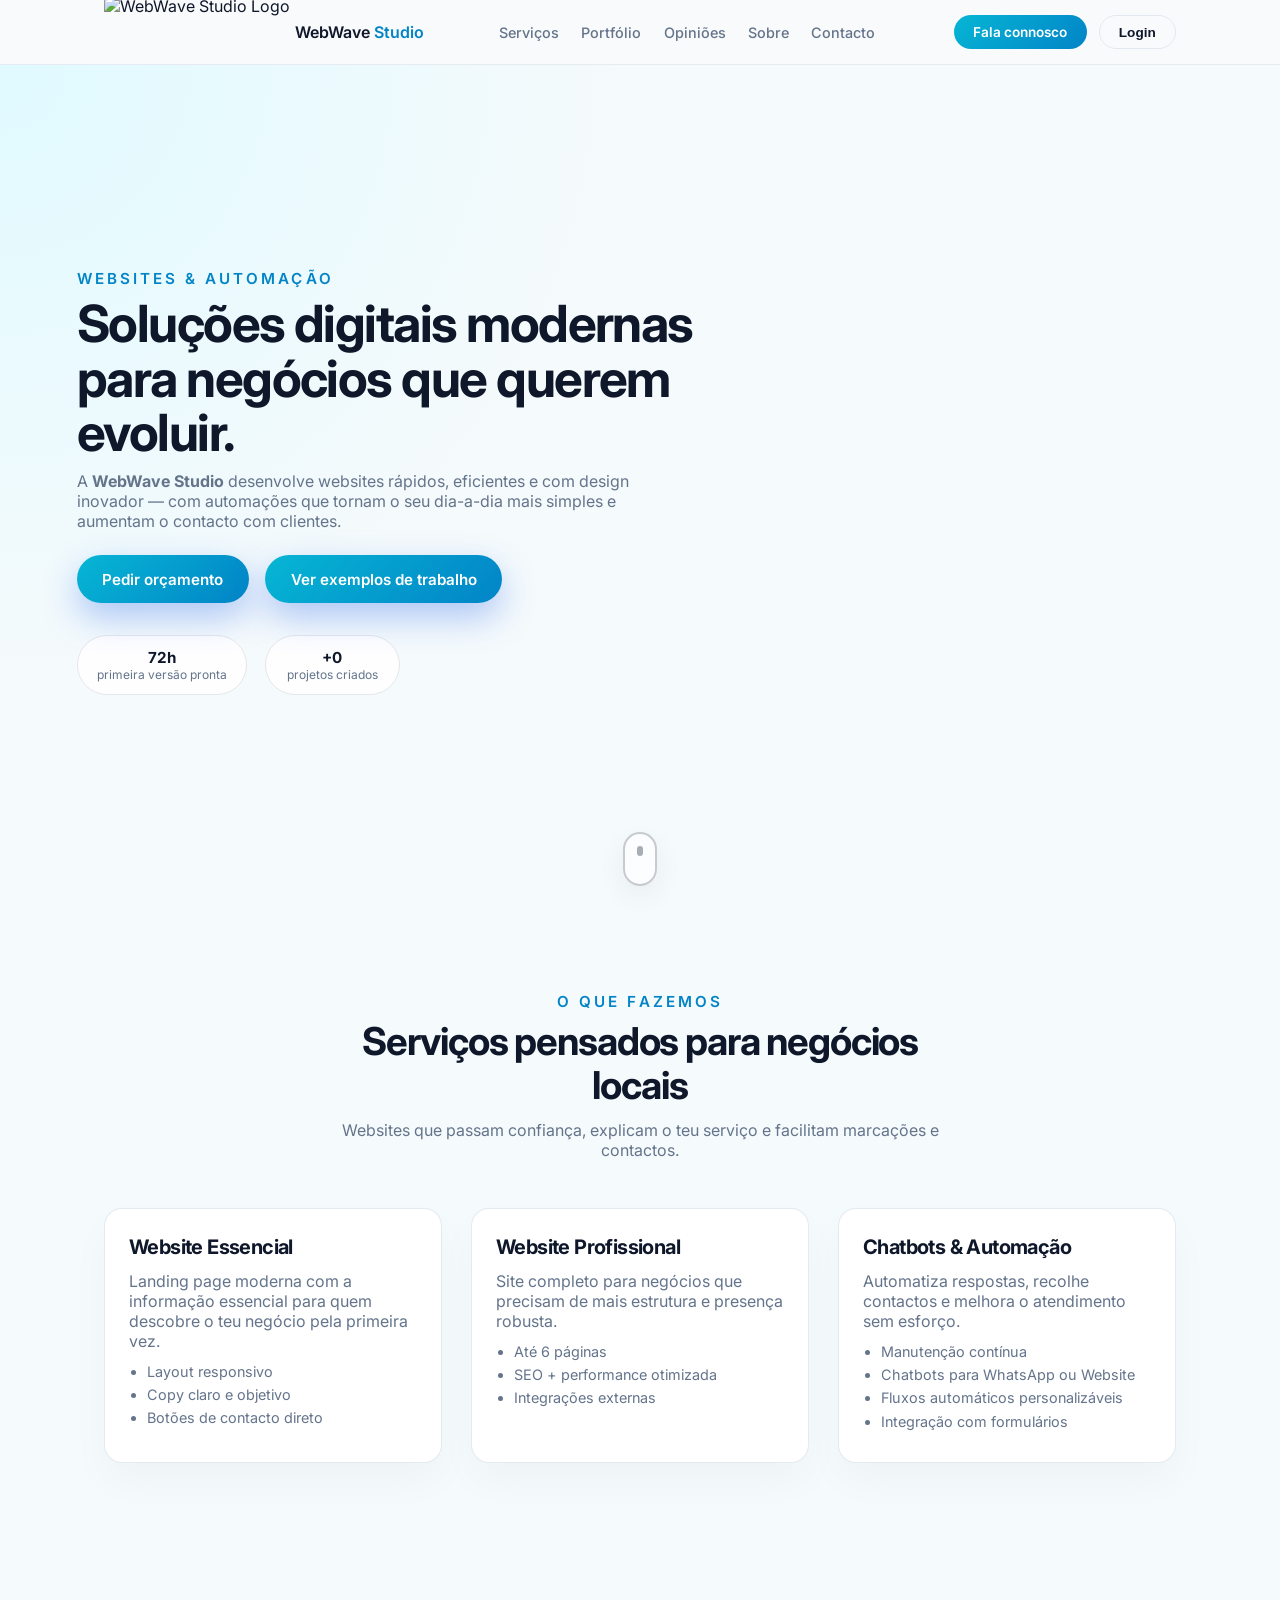
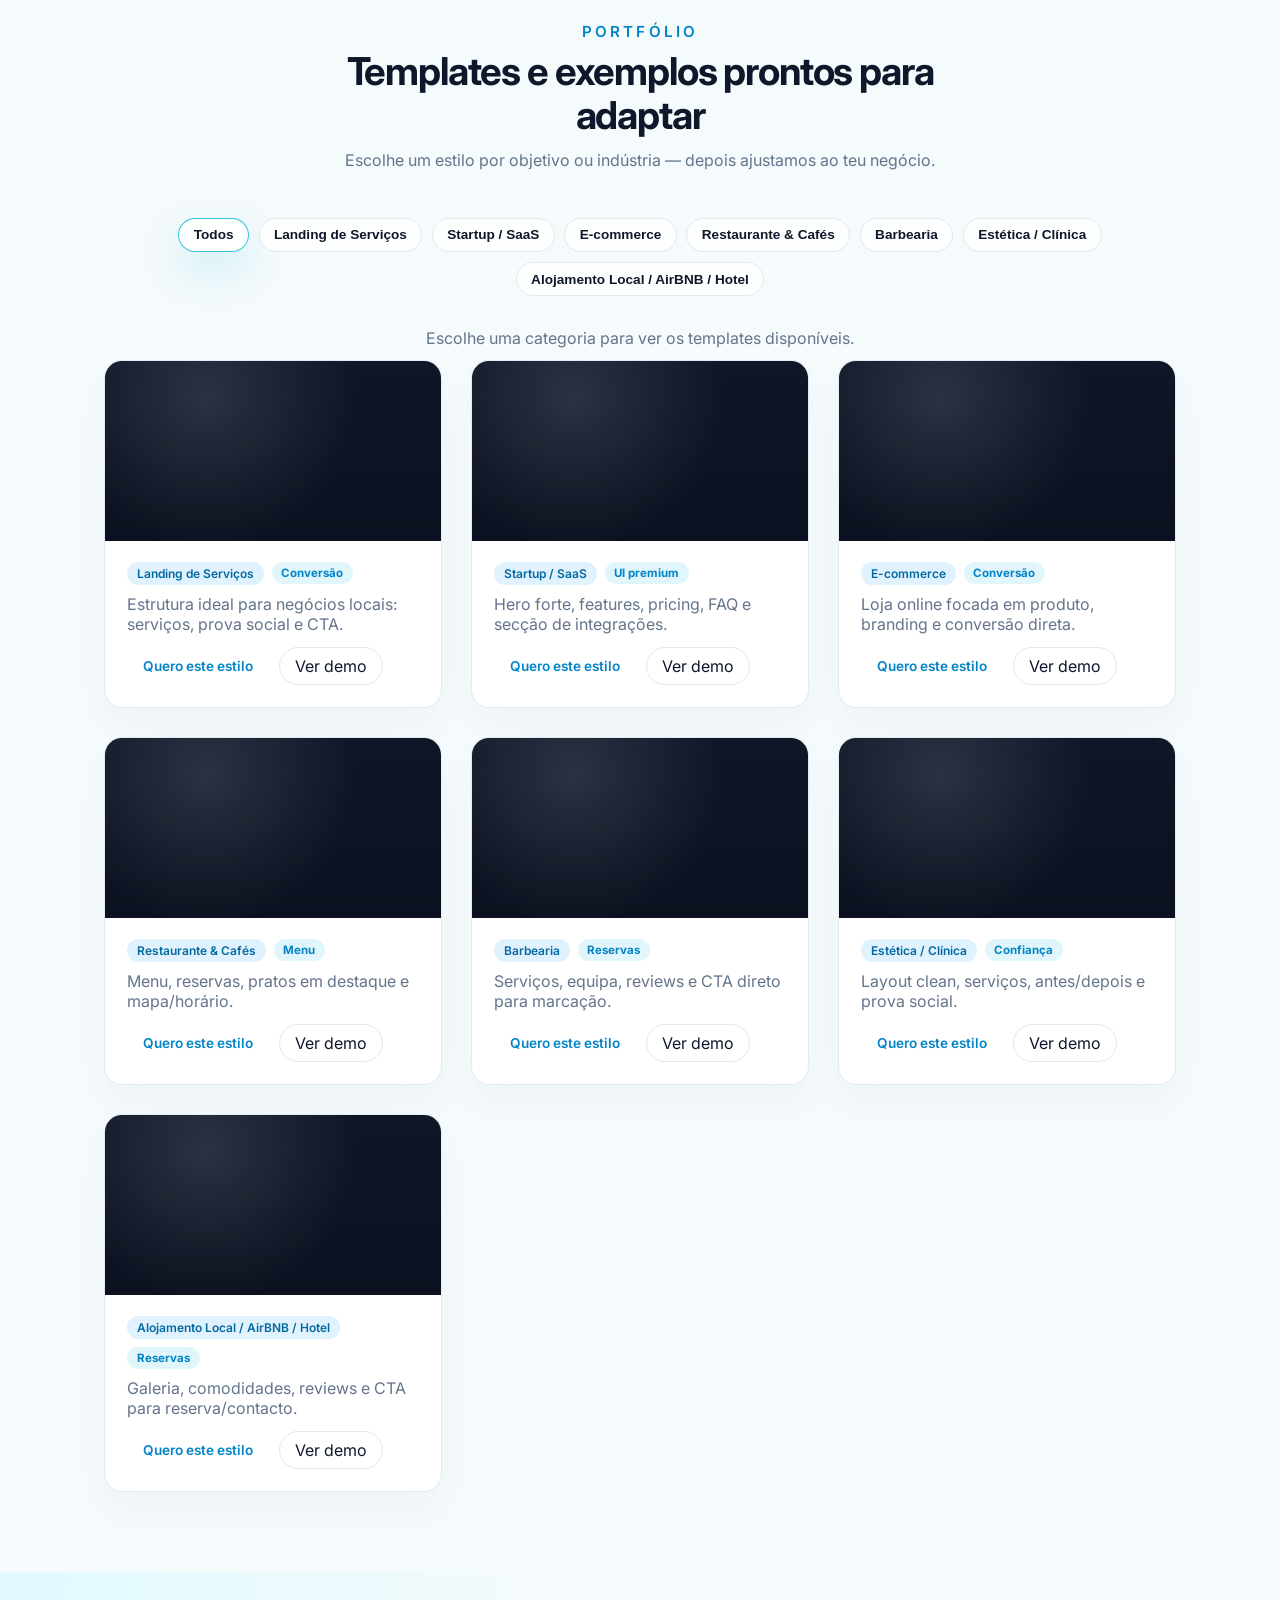
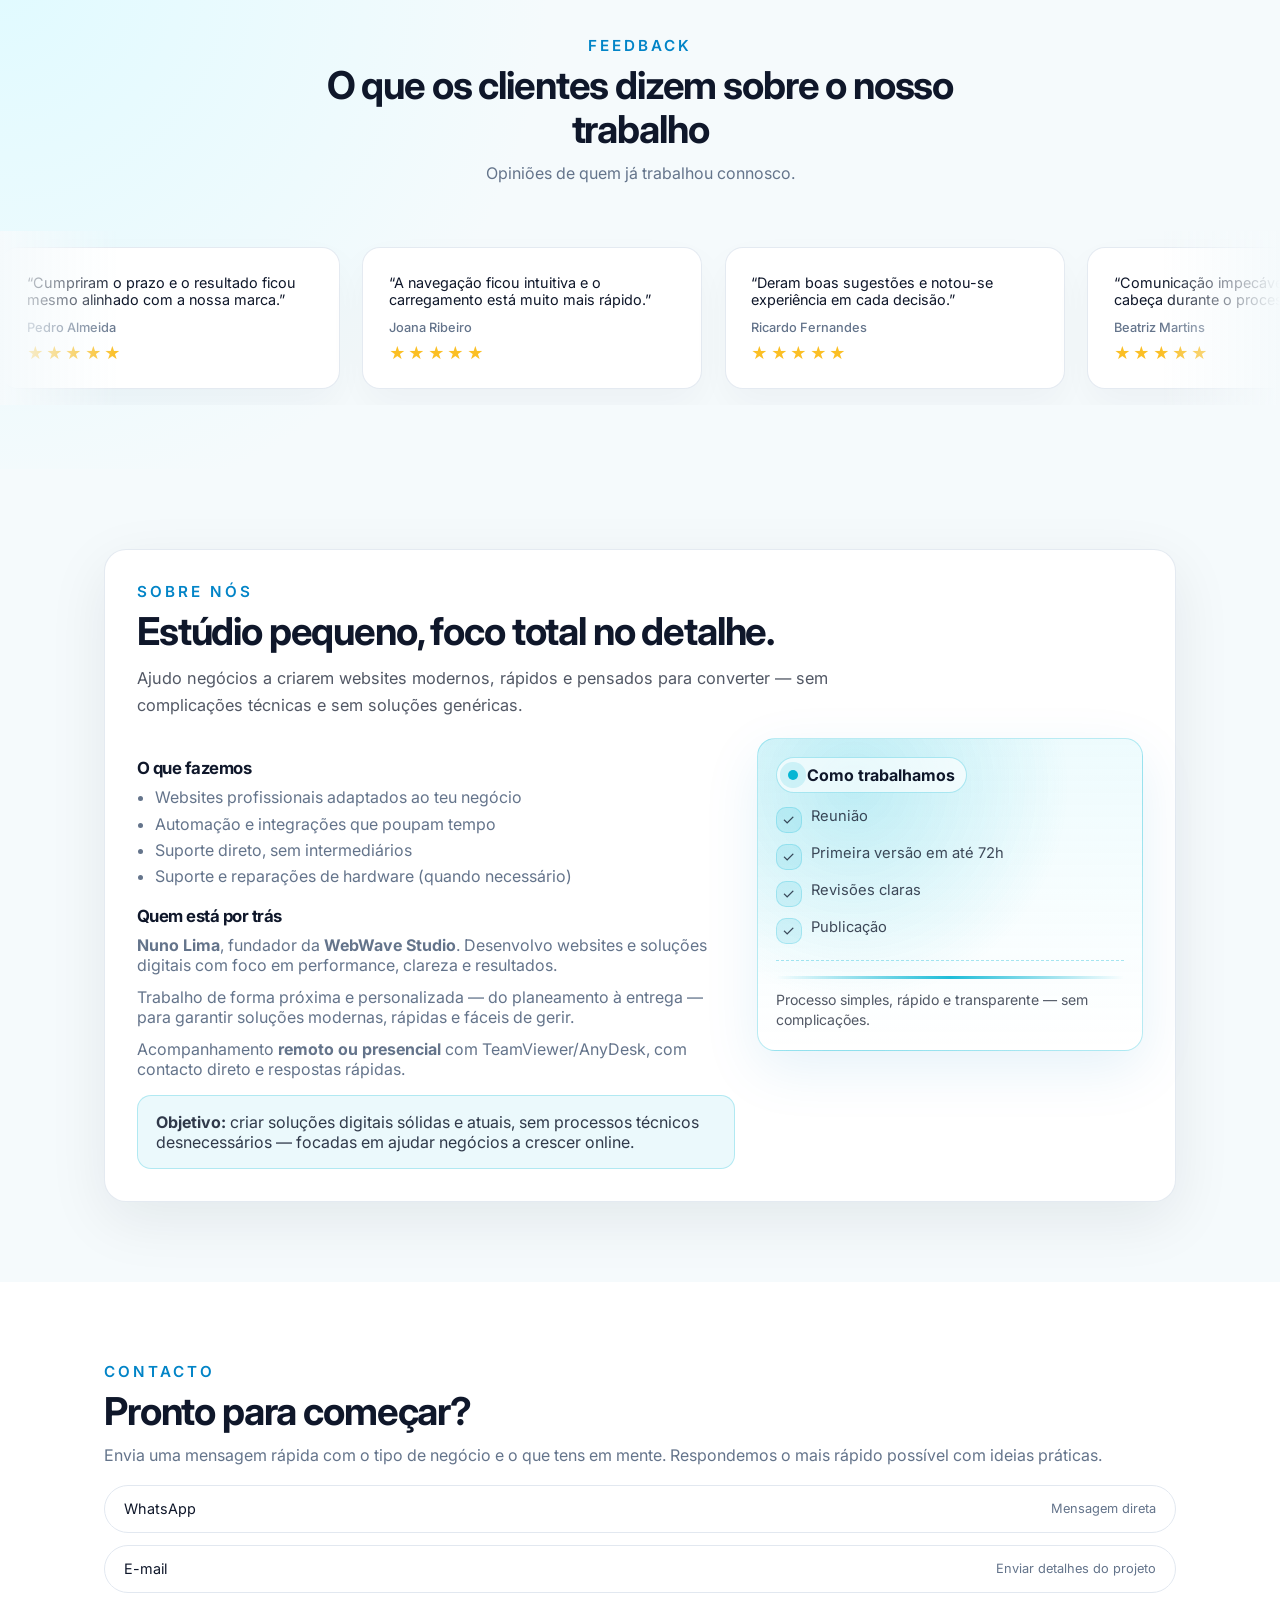
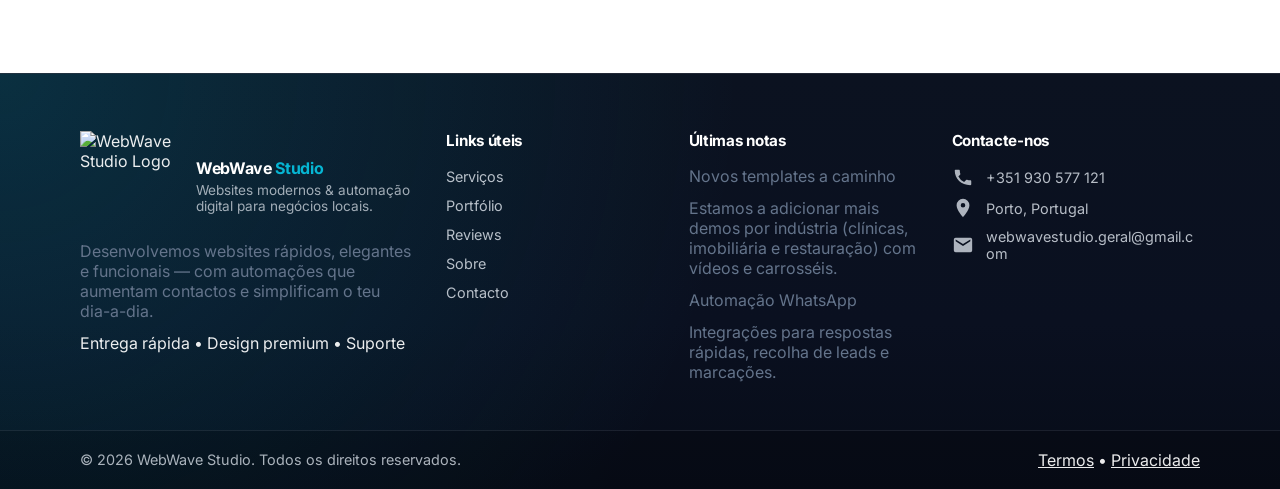
==== commit f61a09f3: "cache bust v3" ====
--- a/index.html
+++ b/index.html
@@ -951,6 +951,6 @@
     <script src="https://cdn.jsdelivr.net/npm/@supabase/supabase-js@2"></script>
 
     <!-- teu JS (com auth lá dentro) -->
-    <script src="script.js?v=2"></script>
+    <script src="script.js?v=3"></script>
   </body>
 </html>
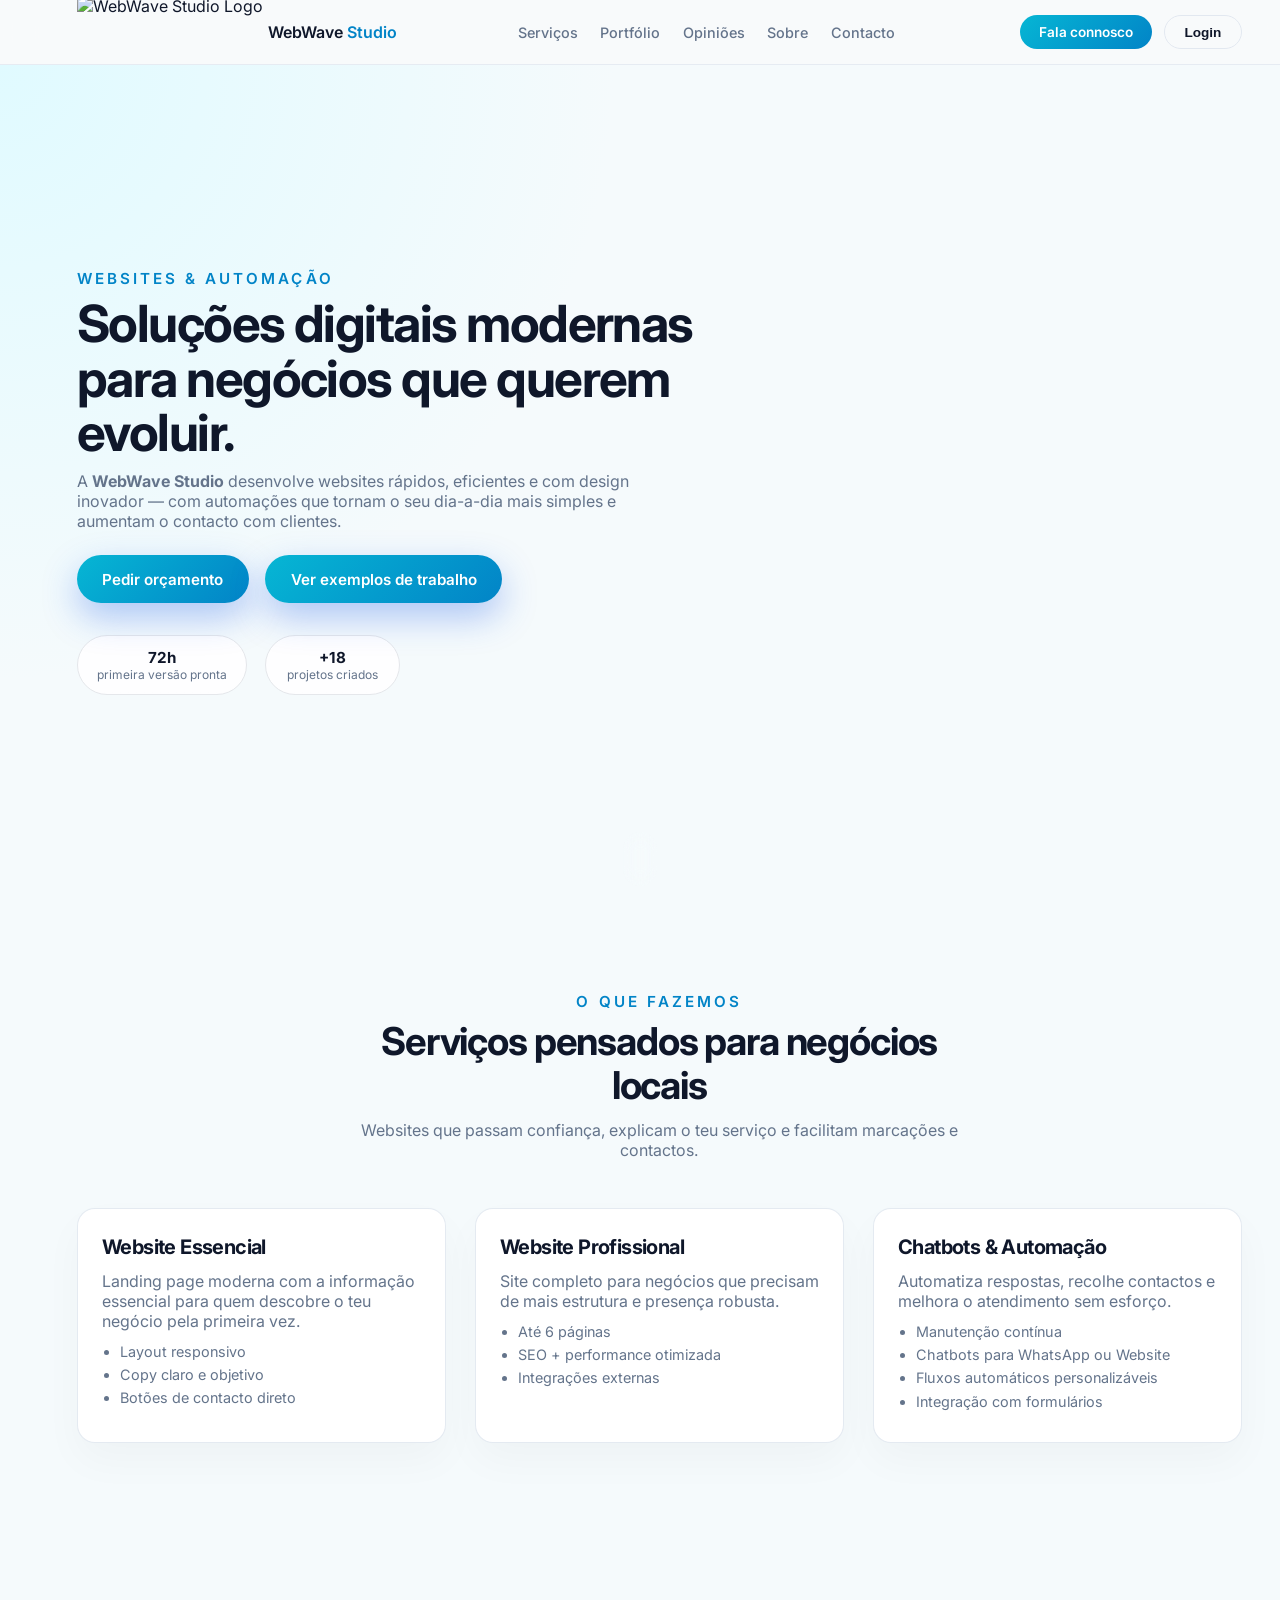
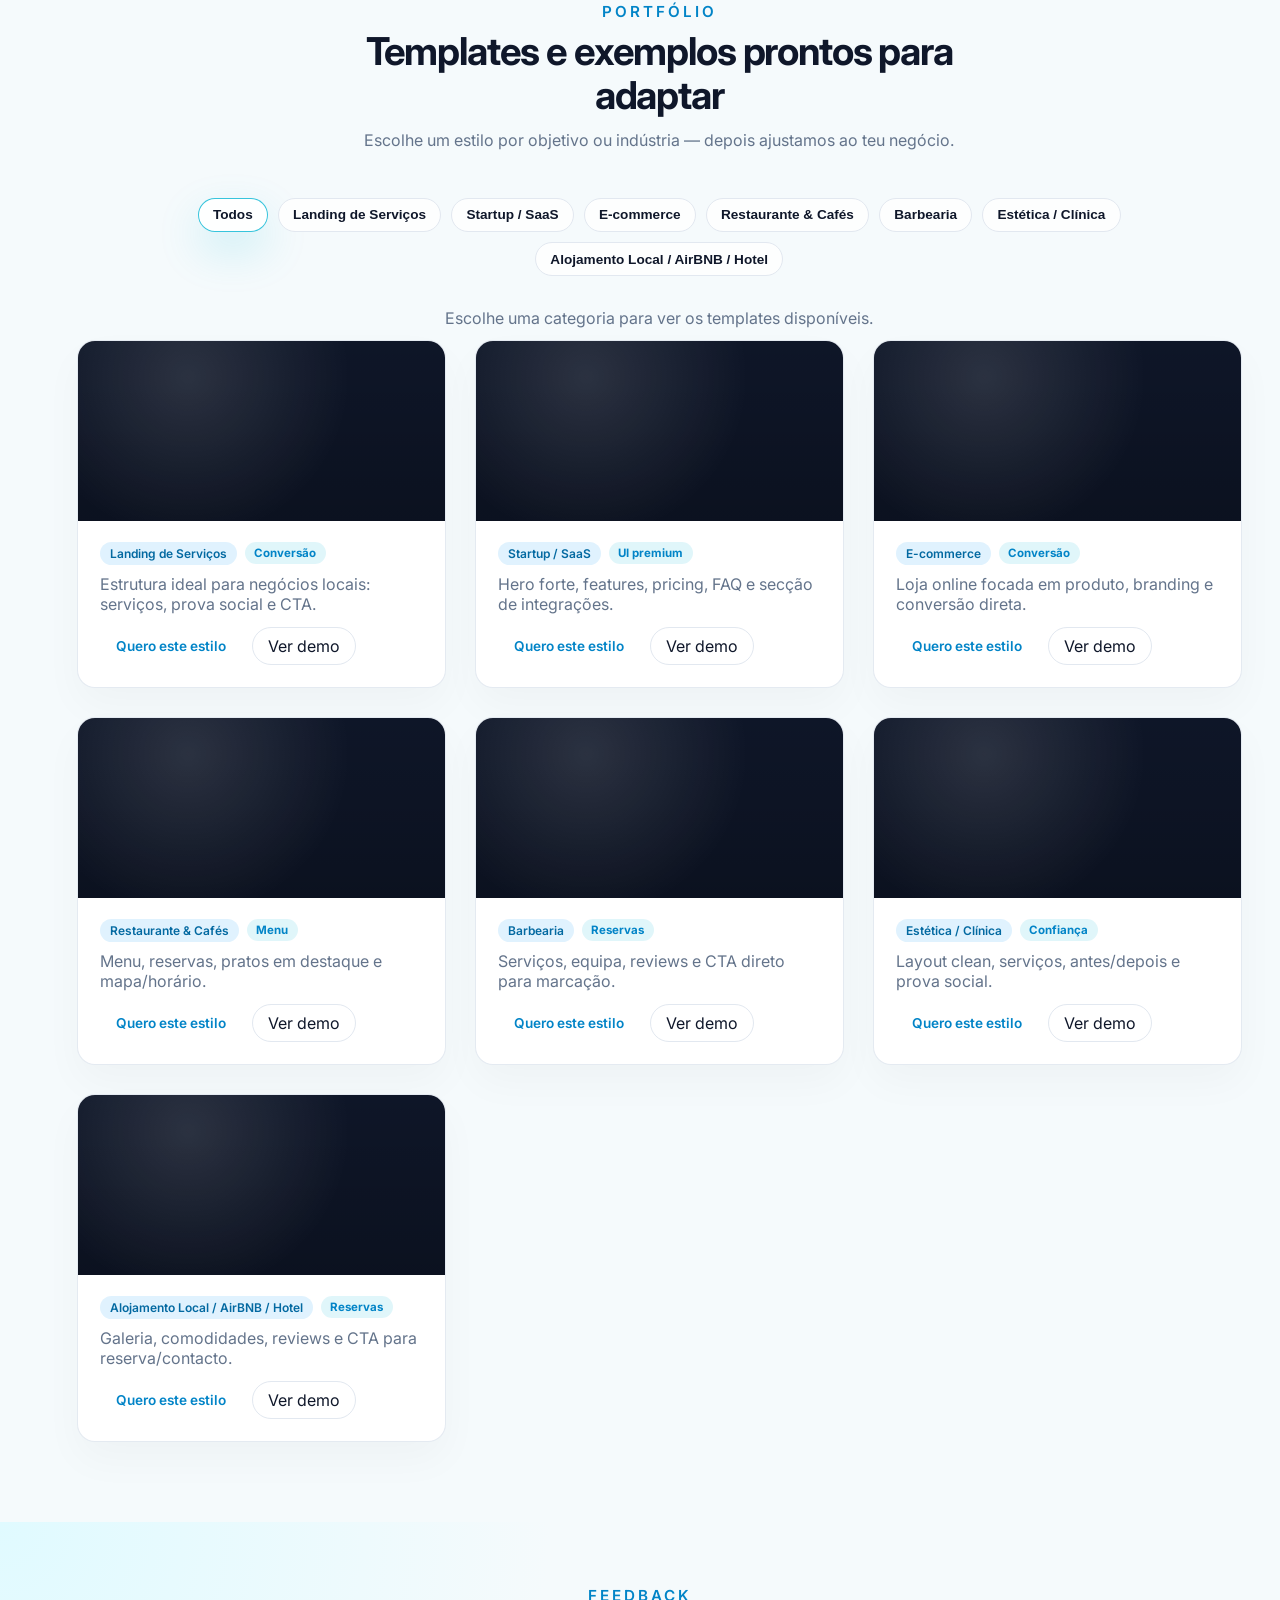
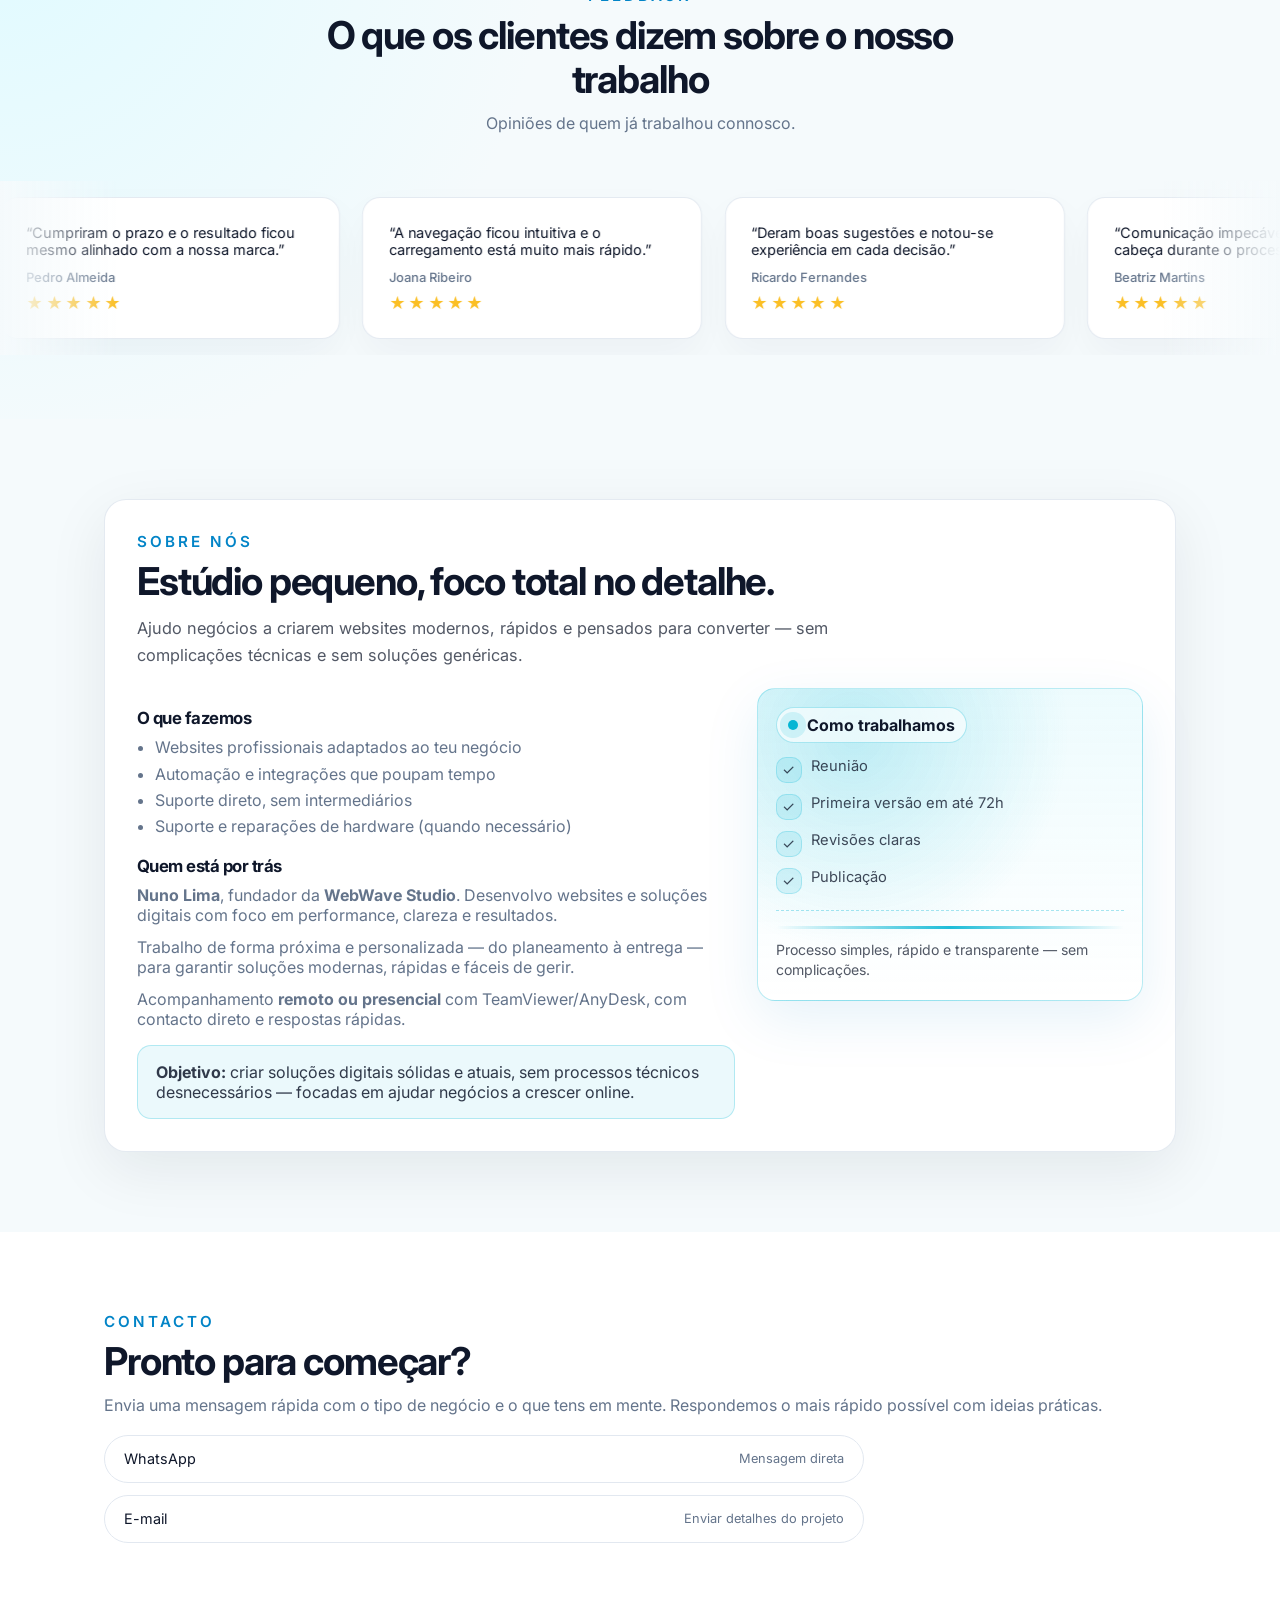
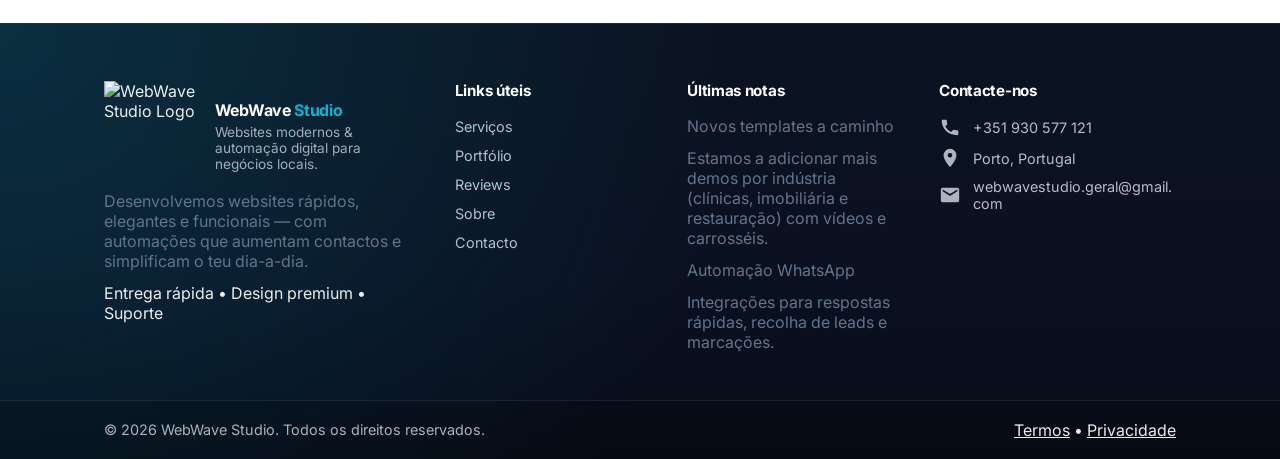
==== commit 0cf576fc: "cache bust v4" ====
--- a/index.html
+++ b/index.html
@@ -951,6 +951,7 @@
     <script src="https://cdn.jsdelivr.net/npm/@supabase/supabase-js@2"></script>
 
     <!-- teu JS (com auth lá dentro) -->
-    <script src="script.js?v=3"></script>
+    <link rel="stylesheet" href="style.css?v=4" />
+<script src="script.js?v=4"></script>
   </body>
 </html>
--- a/style.css
+++ b/style.css
@@ -89,9 +89,10 @@
 
 .container {
   width: 100%;
-  max-width: var(--max-width);
-  margin: 0 auto;
-  padding: 0 1.5rem;
+  max-width: none; /* deixa de ser boxed */
+  margin: 0; /* deixa de estar centrado */
+  padding-left: var(--hero-left-pad);
+  padding-right: clamp(1.25rem, 3vw, 2.5rem);
 }
 
 .section {
@@ -364,14 +365,6 @@
   padding: clamp(2.25rem, 4vw, 4rem) 0 clamp(3.75rem, 5vw, 5.5rem);
 }
 
-/* ✅ só no HERO, “desloca” a área para a esquerda como na tua 2ª imagem */
-.hero .container {
-  max-width: none;
-  margin: 0;
-  padding-left: var(--hero-left-pad);
-  padding-right: clamp(1.25rem, 3vw, 2.5rem);
-}
-
 /* ✅ garante que a grelha fica centrada verticalmente DENTRO do ecrã */
 .hero-inner {
   display: grid;
@@ -1842,3 +1835,46 @@
     );
   }
 }
+
+/* ✅ ABOUT: boxed / limitado */
+#sobre .container {
+  max-width: var(--max-width);
+  margin: 0 auto;
+  padding-left: 1.5rem;
+  padding-right: 1.5rem;
+}
+
+/* ✅ FOOTER: boxed / limitado */
+.site-footer .container {
+  max-width: var(--max-width);
+  margin: 0 auto;
+  padding-left: 1.5rem;
+  padding-right: 1.5rem;
+}
+
+/* ✅ CONTACTO: limita conteúdo (sem mexer no background full-width da secção) */
+#contacto .contact-grid {
+  max-width: var(--max-width);
+  margin: 0 auto;
+  padding-left: 1.5rem;
+  padding-right: 1.5rem;
+}
+
+/* opcional mas recomendado: pills não ocuparem o ecrã todo */
+#contacto .contact-options {
+  max-width: 760px;
+}
+
+@media (max-width: 720px) {
+  .container {
+    padding-left: 1.5rem;
+    padding-right: 1.5rem;
+  }
+
+  /* mantém About e Footer consistentes (não é obrigatório, mas fica limpo) */
+  #sobre .container,
+  .site-footer .container {
+    max-width: var(--max-width);
+    margin: 0 auto;
+  }
+}
--- a/style.css
+++ b/style.css
@@ -89,9 +89,10 @@
 
 .container {
   width: 100%;
-  max-width: var(--max-width);
-  margin: 0 auto;
-  padding: 0 1.5rem;
+  max-width: none; /* deixa de ser boxed */
+  margin: 0; /* deixa de estar centrado */
+  padding-left: var(--hero-left-pad);
+  padding-right: clamp(1.25rem, 3vw, 2.5rem);
 }
 
 .section {
@@ -364,14 +365,6 @@
   padding: clamp(2.25rem, 4vw, 4rem) 0 clamp(3.75rem, 5vw, 5.5rem);
 }
 
-/* ✅ só no HERO, “desloca” a área para a esquerda como na tua 2ª imagem */
-.hero .container {
-  max-width: none;
-  margin: 0;
-  padding-left: var(--hero-left-pad);
-  padding-right: clamp(1.25rem, 3vw, 2.5rem);
-}
-
 /* ✅ garante que a grelha fica centrada verticalmente DENTRO do ecrã */
 .hero-inner {
   display: grid;
@@ -1842,3 +1835,46 @@
     );
   }
 }
+
+/* ✅ ABOUT: boxed / limitado */
+#sobre .container {
+  max-width: var(--max-width);
+  margin: 0 auto;
+  padding-left: 1.5rem;
+  padding-right: 1.5rem;
+}
+
+/* ✅ FOOTER: boxed / limitado */
+.site-footer .container {
+  max-width: var(--max-width);
+  margin: 0 auto;
+  padding-left: 1.5rem;
+  padding-right: 1.5rem;
+}
+
+/* ✅ CONTACTO: limita conteúdo (sem mexer no background full-width da secção) */
+#contacto .contact-grid {
+  max-width: var(--max-width);
+  margin: 0 auto;
+  padding-left: 1.5rem;
+  padding-right: 1.5rem;
+}
+
+/* opcional mas recomendado: pills não ocuparem o ecrã todo */
+#contacto .contact-options {
+  max-width: 760px;
+}
+
+@media (max-width: 720px) {
+  .container {
+    padding-left: 1.5rem;
+    padding-right: 1.5rem;
+  }
+
+  /* mantém About e Footer consistentes (não é obrigatório, mas fica limpo) */
+  #sobre .container,
+  .site-footer .container {
+    max-width: var(--max-width);
+    margin: 0 auto;
+  }
+}
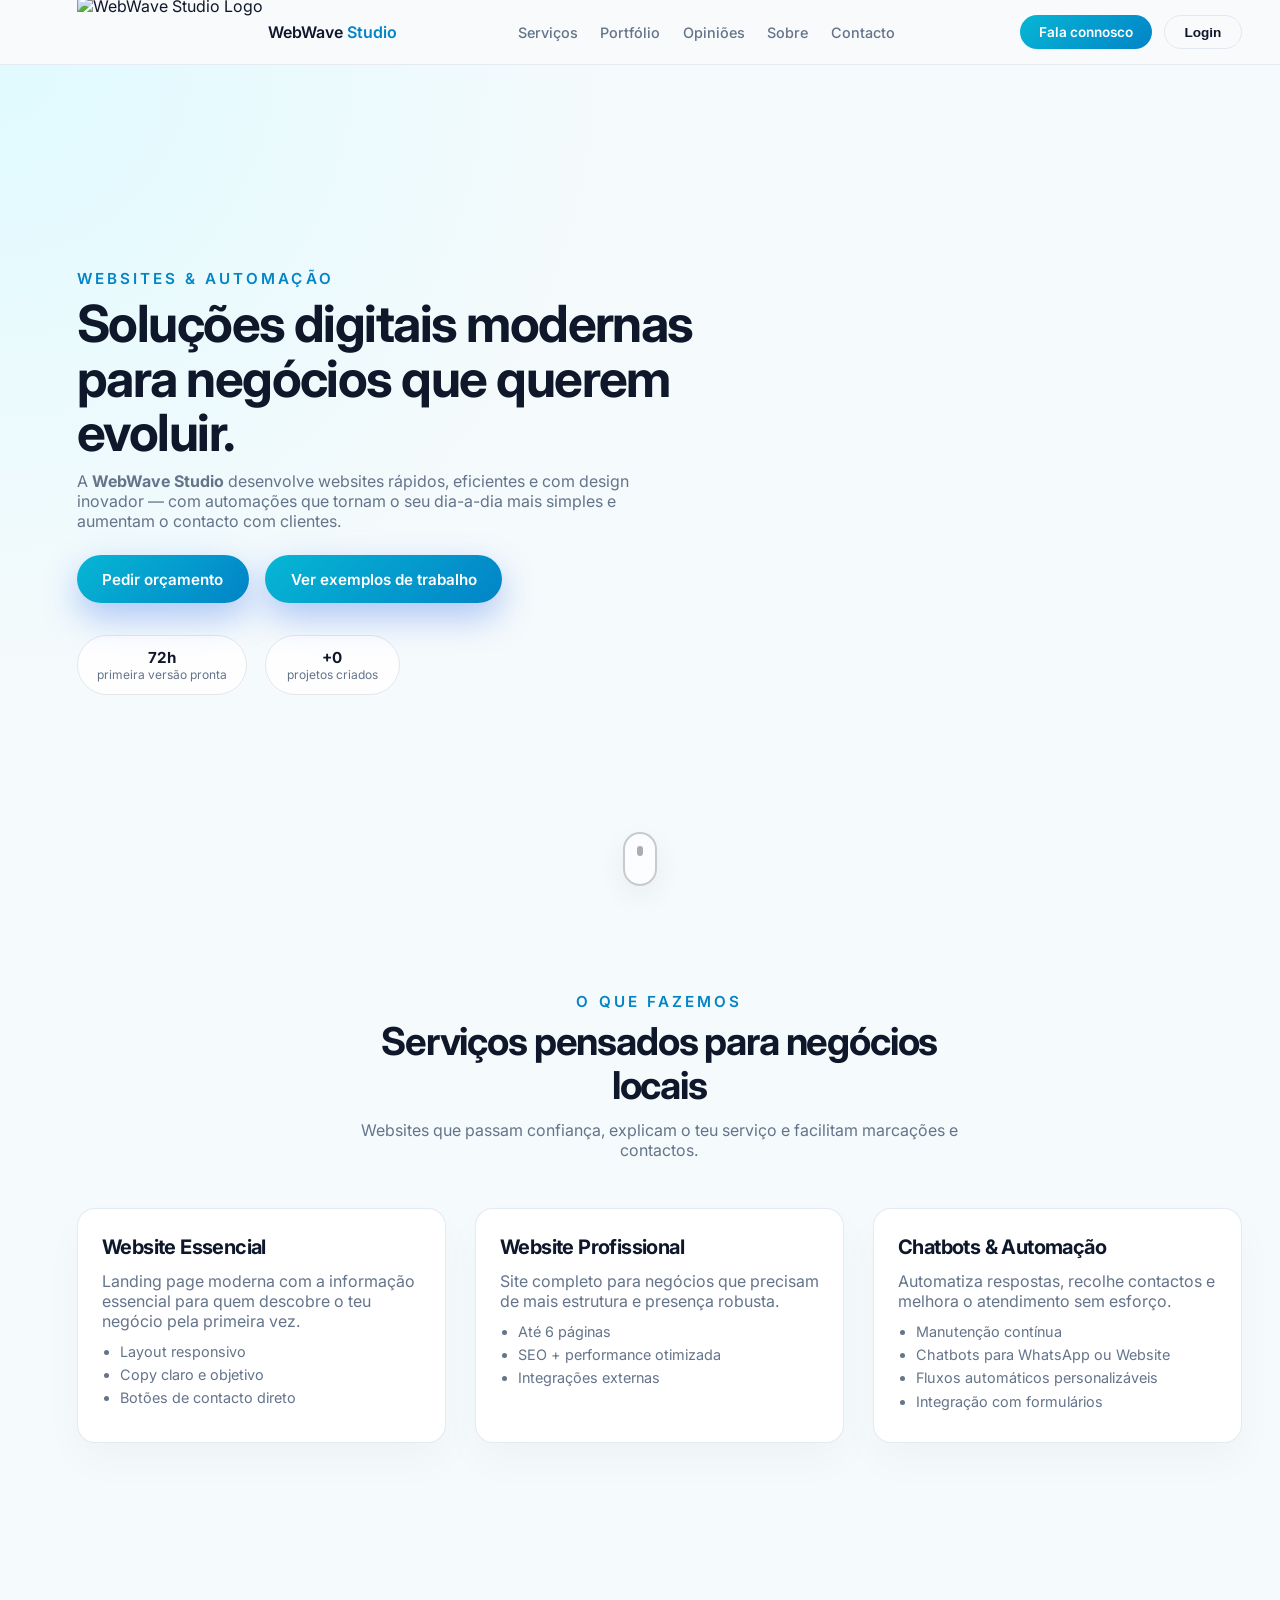
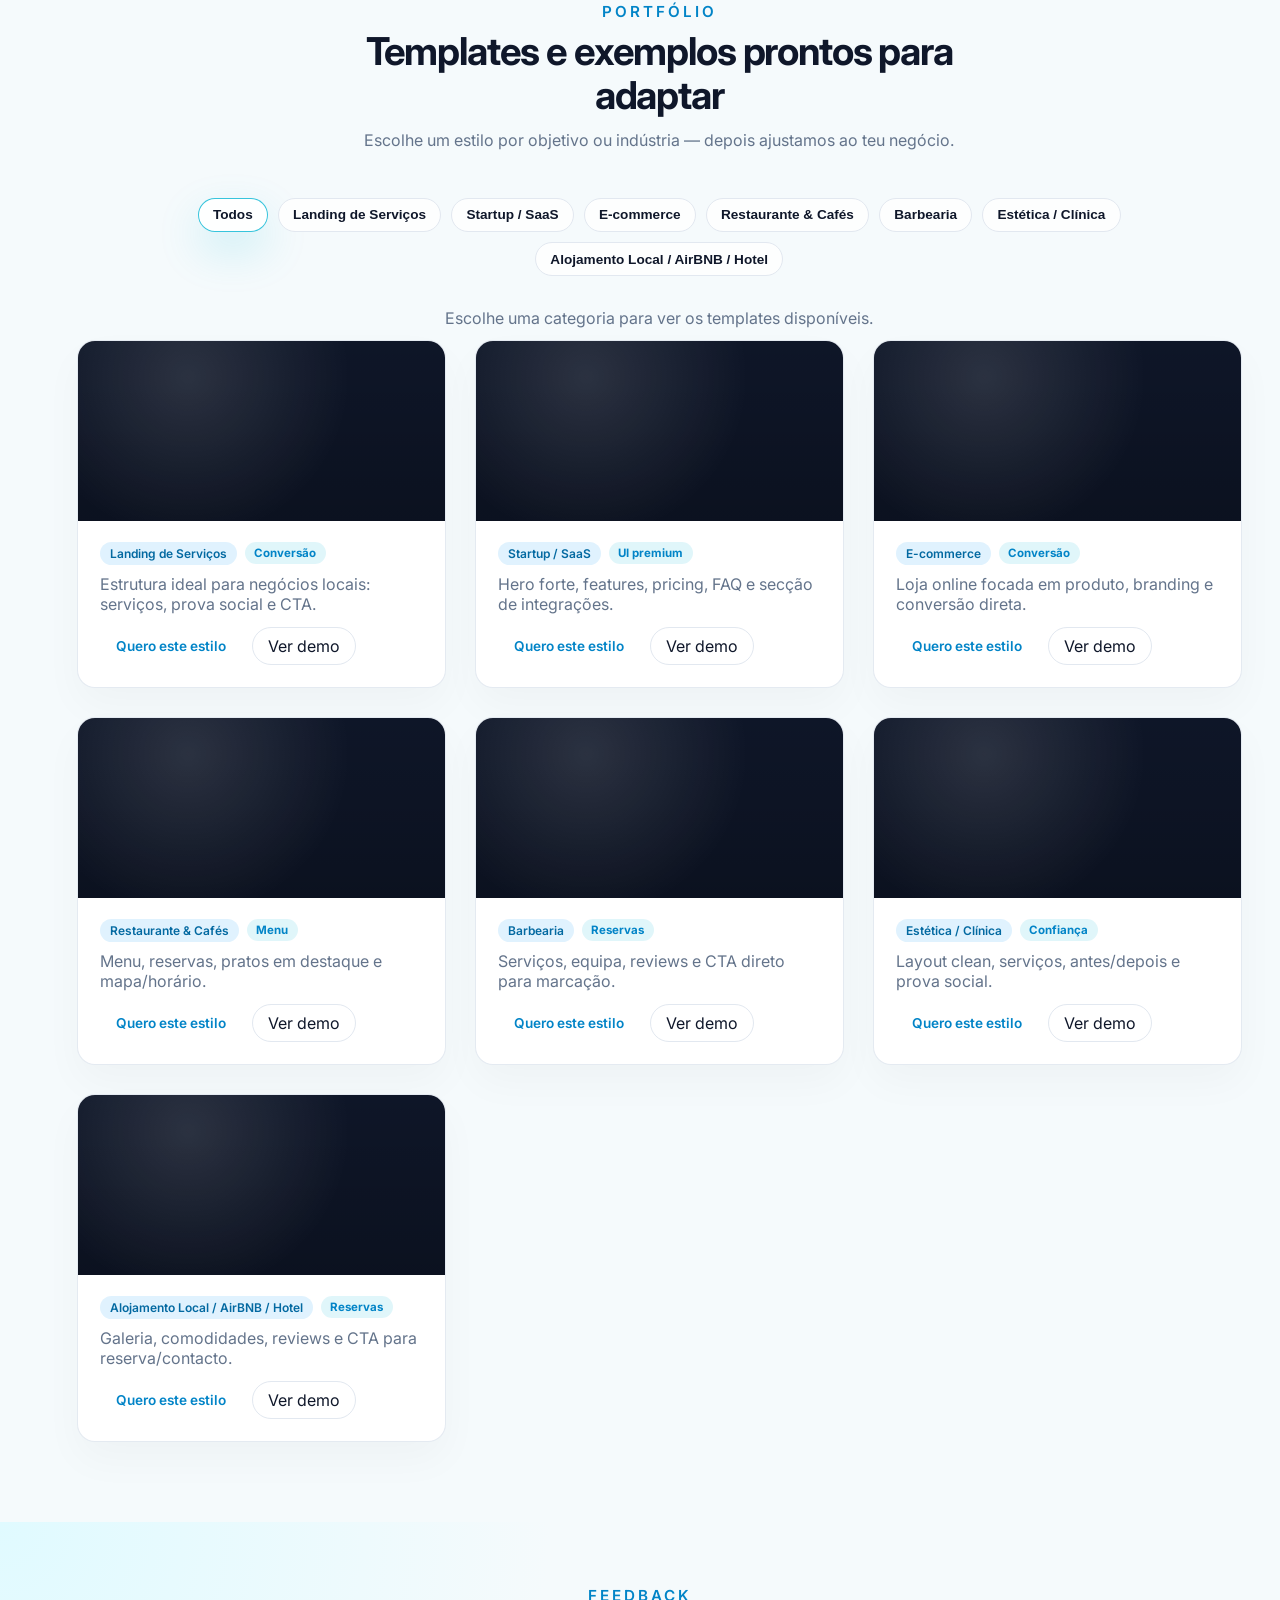
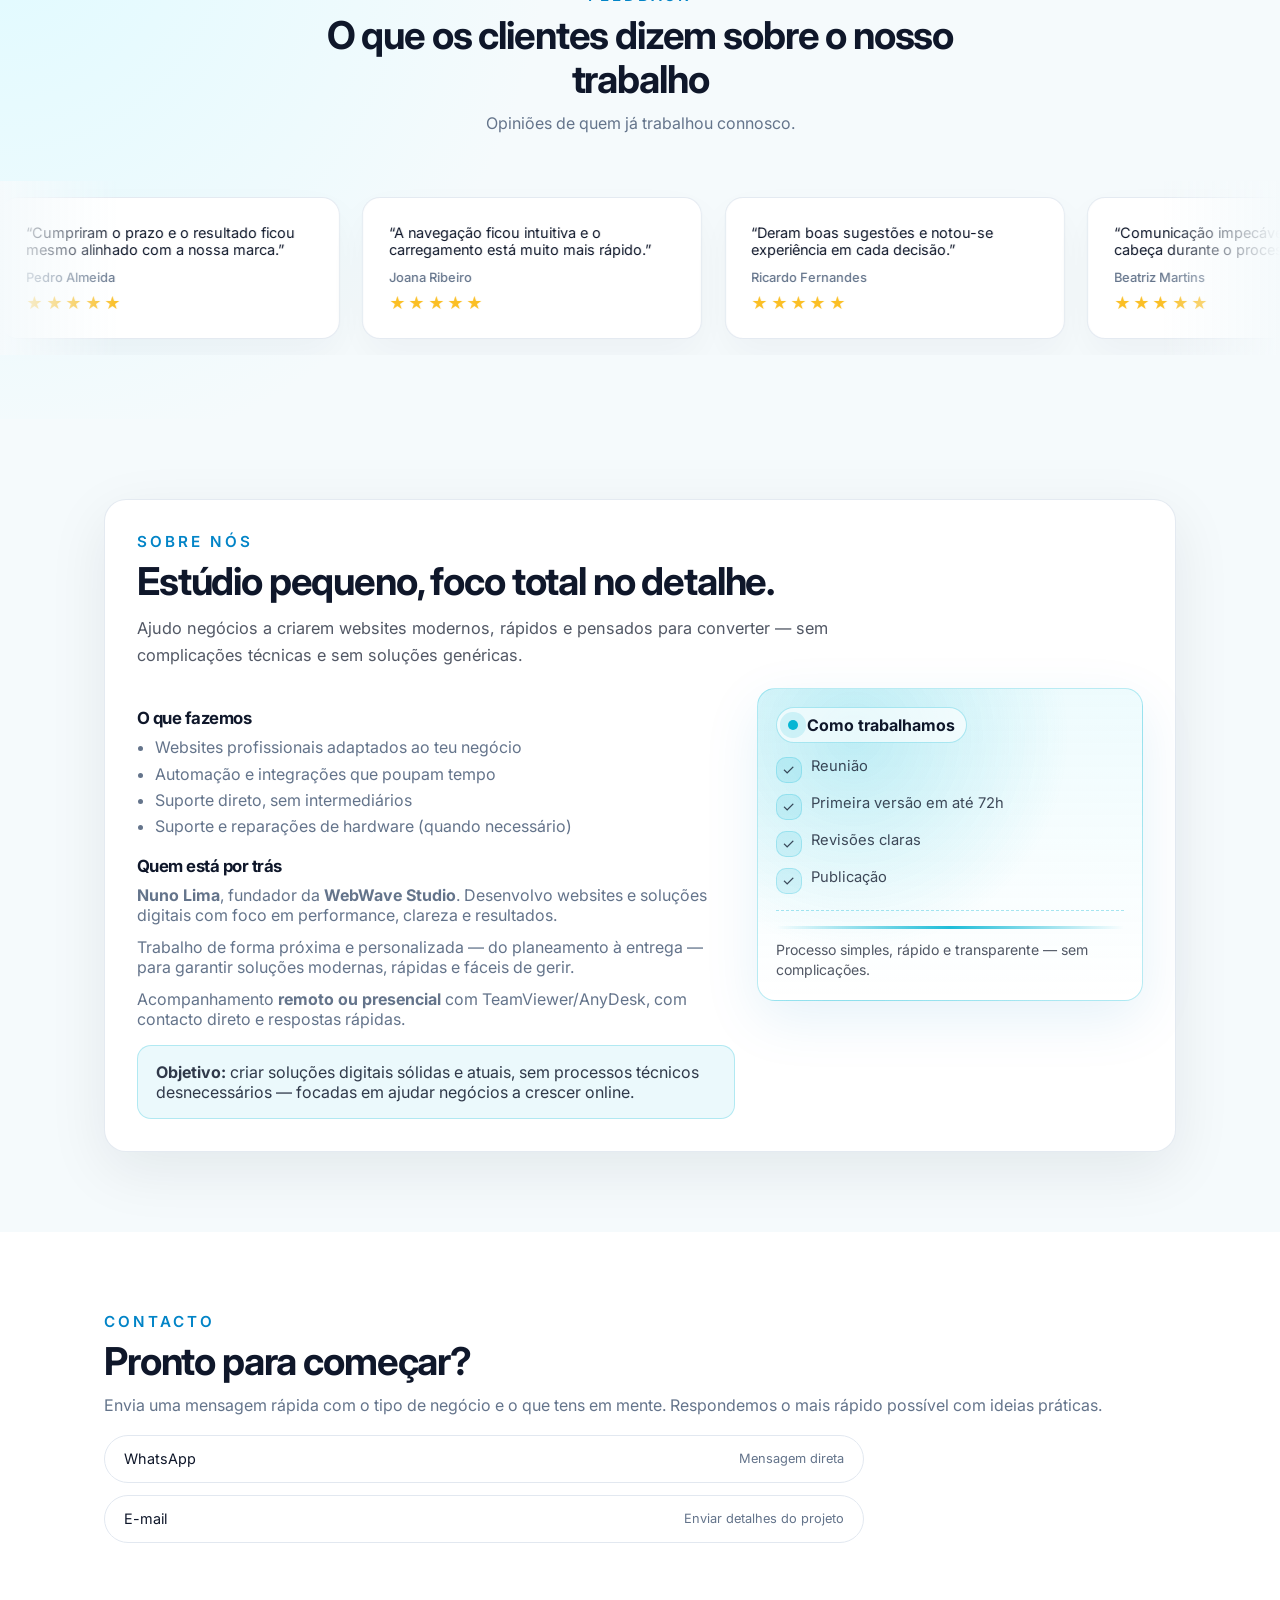
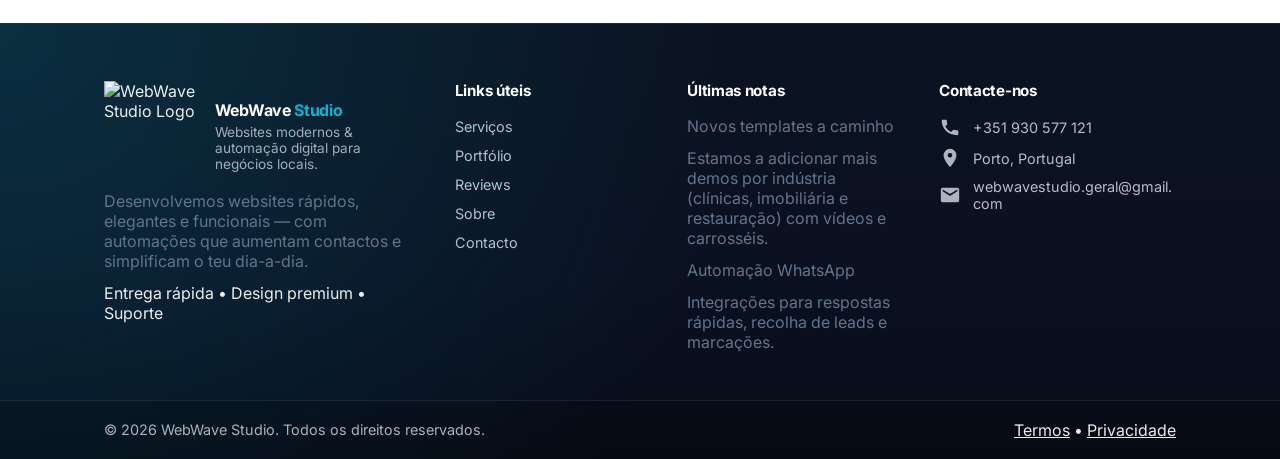
==== commit f73d0725: "SEO setup: meta tags, favicon, sitemap, robots" ====
--- a/index.html
+++ b/index.html
@@ -2,11 +2,52 @@
 <head>
   <meta charset="UTF-8" />
   <meta name="viewport" content="width=device-width, initial-scale=1.0" />
+
   <title>WebWave Studio | Websites & Automação para Negócios Locais</title>
   <meta
     name="description"
-    content="WebWave Studio - criação de websites modernos e automação digital para negócios locais que querem crescer online."
+    content="WebWave Studio cria websites modernos, rápidos e profissionais para negócios locais. Desenvolvimento web, landing pages e automação digital para ajudar a crescer online."
   />
+
+  <link rel="canonical" href="https://www.webwavestudio.pt/" />
+
+  <meta name="robots" content="index, follow" />
+
+  <!-- Open Graph -->
+  <meta property="og:type" content="website" />
+  <meta property="og:locale" content="pt_PT" />
+  <meta property="og:site_name" content="WebWave Studio" />
+  <meta
+    property="og:title"
+    content="WebWave Studio | Websites & Automação para Negócios Locais"
+  />
+  <meta
+    property="og:description"
+    content="Websites modernos, rápidos e profissionais para negócios locais. Landing pages, desenvolvimento web e automação digital."
+  />
+  <meta property="og:url" content="https://www.webwavestudio.pt/" />
+  <meta property="og:image" content="https://www.webwavestudio.pt/assets/logo.png" />
+
+  <!-- Twitter Card -->
+  <meta name="twitter:card" content="summary_large_image" />
+  <meta
+    name="twitter:title"
+    content="WebWave Studio | Websites & Automação para Negócios Locais"
+  />
+  <meta
+    name="twitter:description"
+    content="Websites modernos, rápidos e profissionais para negócios locais."
+  />
+  <meta name="twitter:image" content="https://www.webwavestudio.pt/assets/logo.png" />
+
+  <!-- Favicons -->
+  <link rel="icon" type="image/x-icon" href="/favicon.ico" />
+  <link rel="icon" type="image/png" sizes="32x32" href="/favicon-32x32.png" />
+  <link rel="icon" type="image/png" sizes="16x16" href="/favicon-16x16.png" />
+  <link rel="apple-touch-icon" sizes="180x180" href="/apple-touch-icon.png" />
+  <link rel="manifest" href="/site.webmanifest" />
+
+  <!-- Fonts / CSS -->
   <link rel="stylesheet" href="style.css" />
   <link rel="preconnect" href="https://fonts.googleapis.com" />
   <link rel="preconnect" href="https://fonts.gstatic.com" crossorigin />
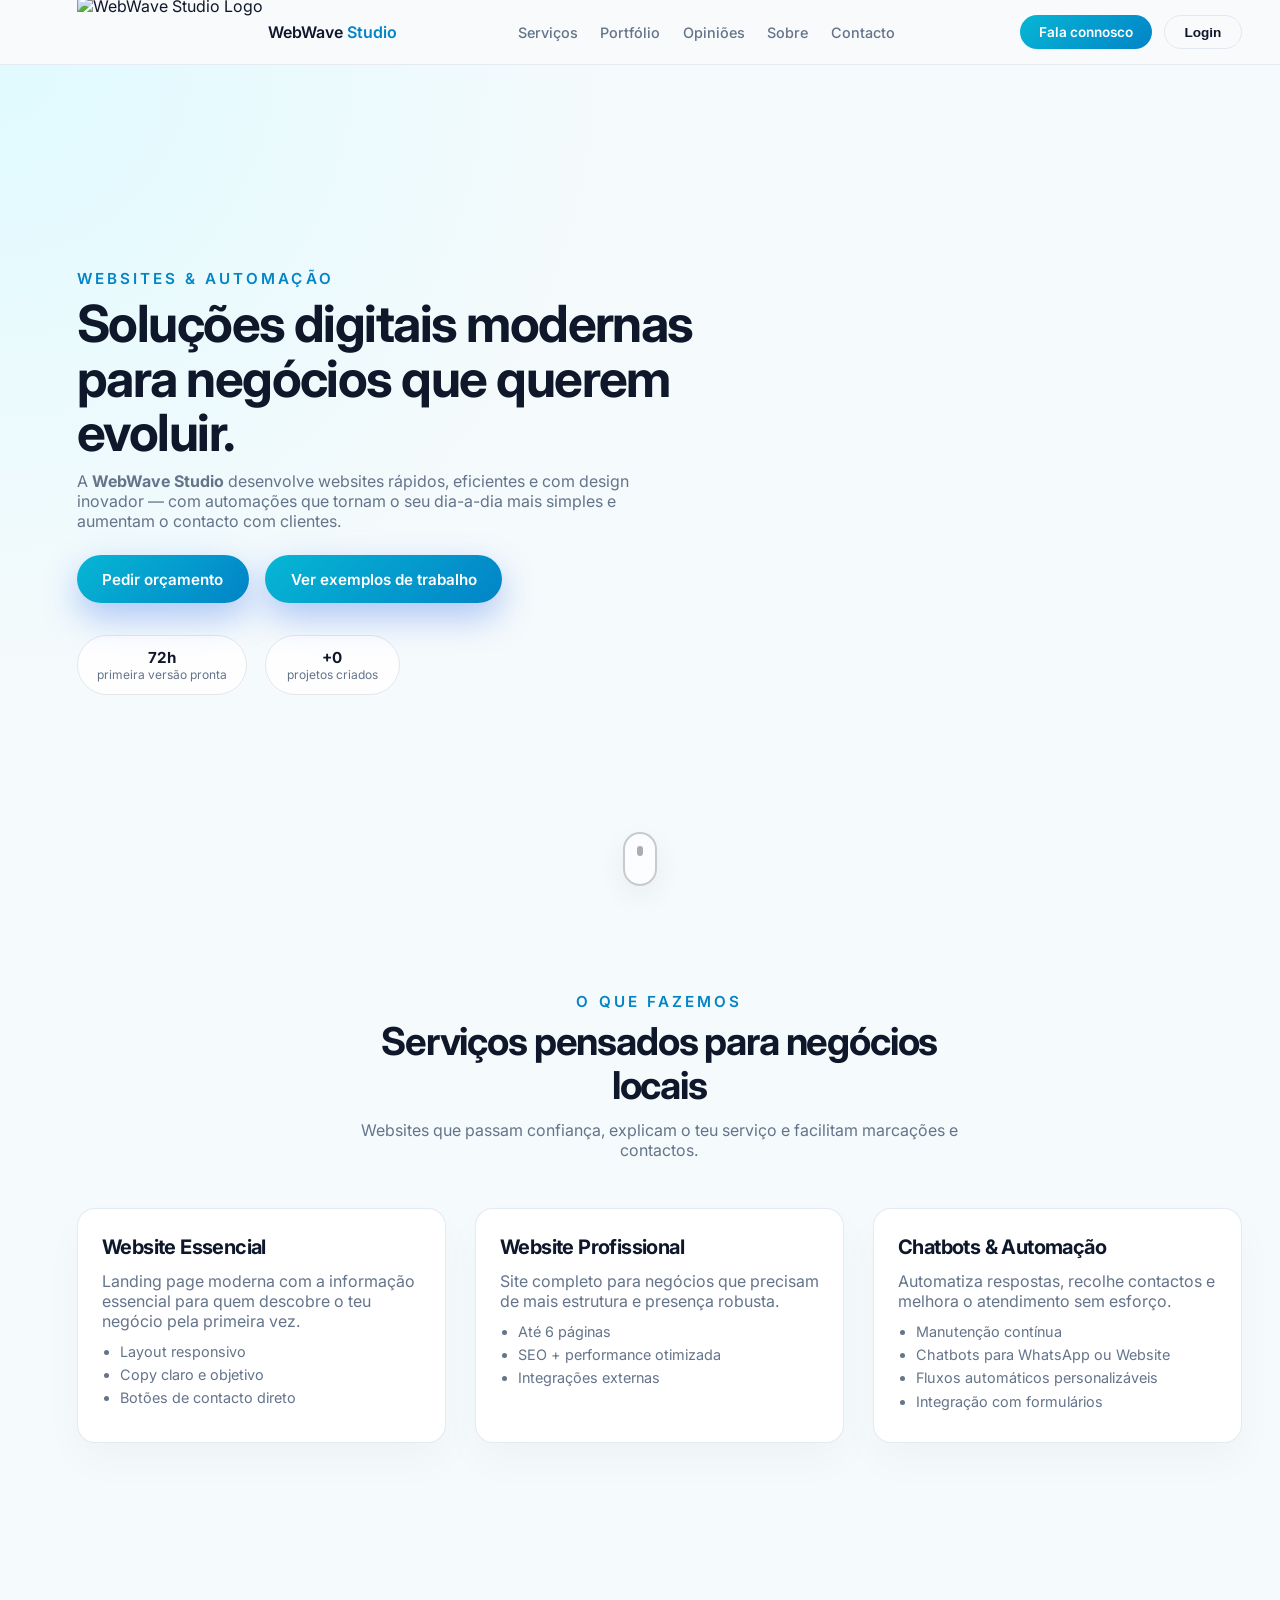
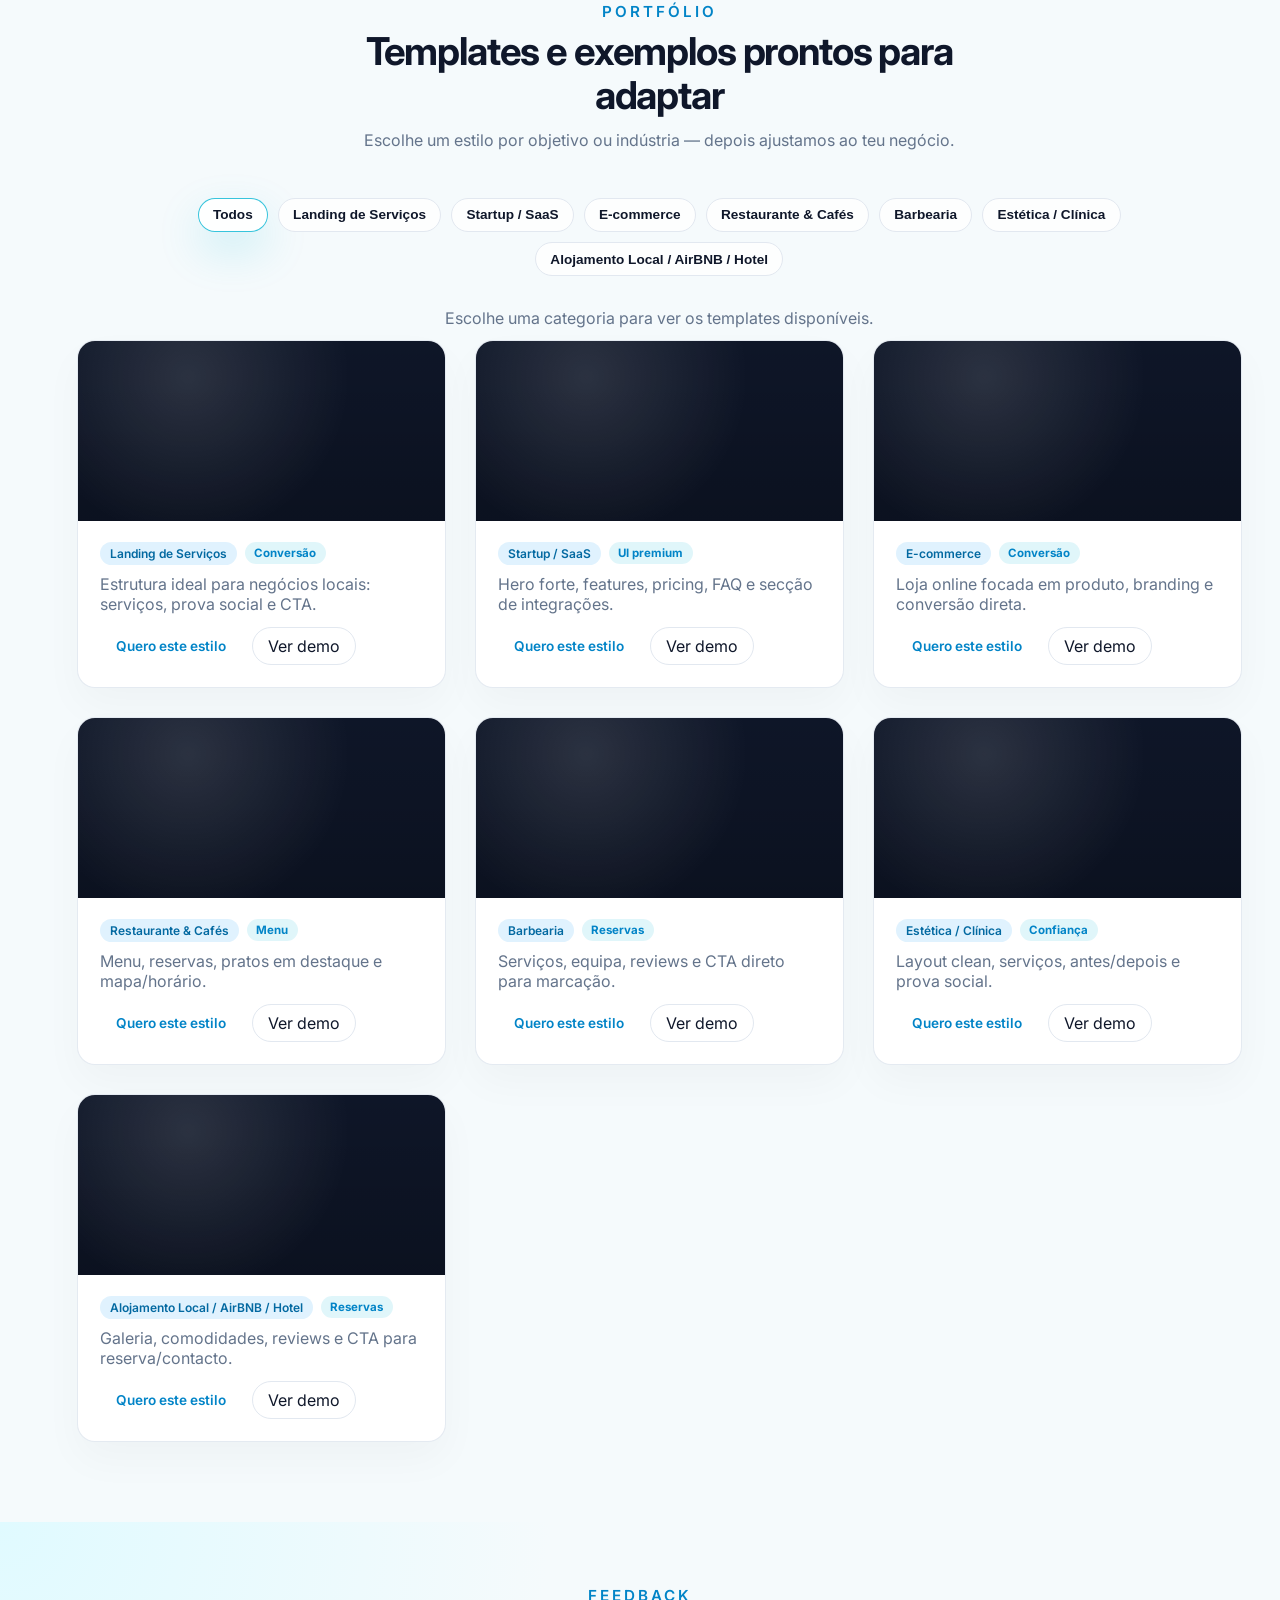
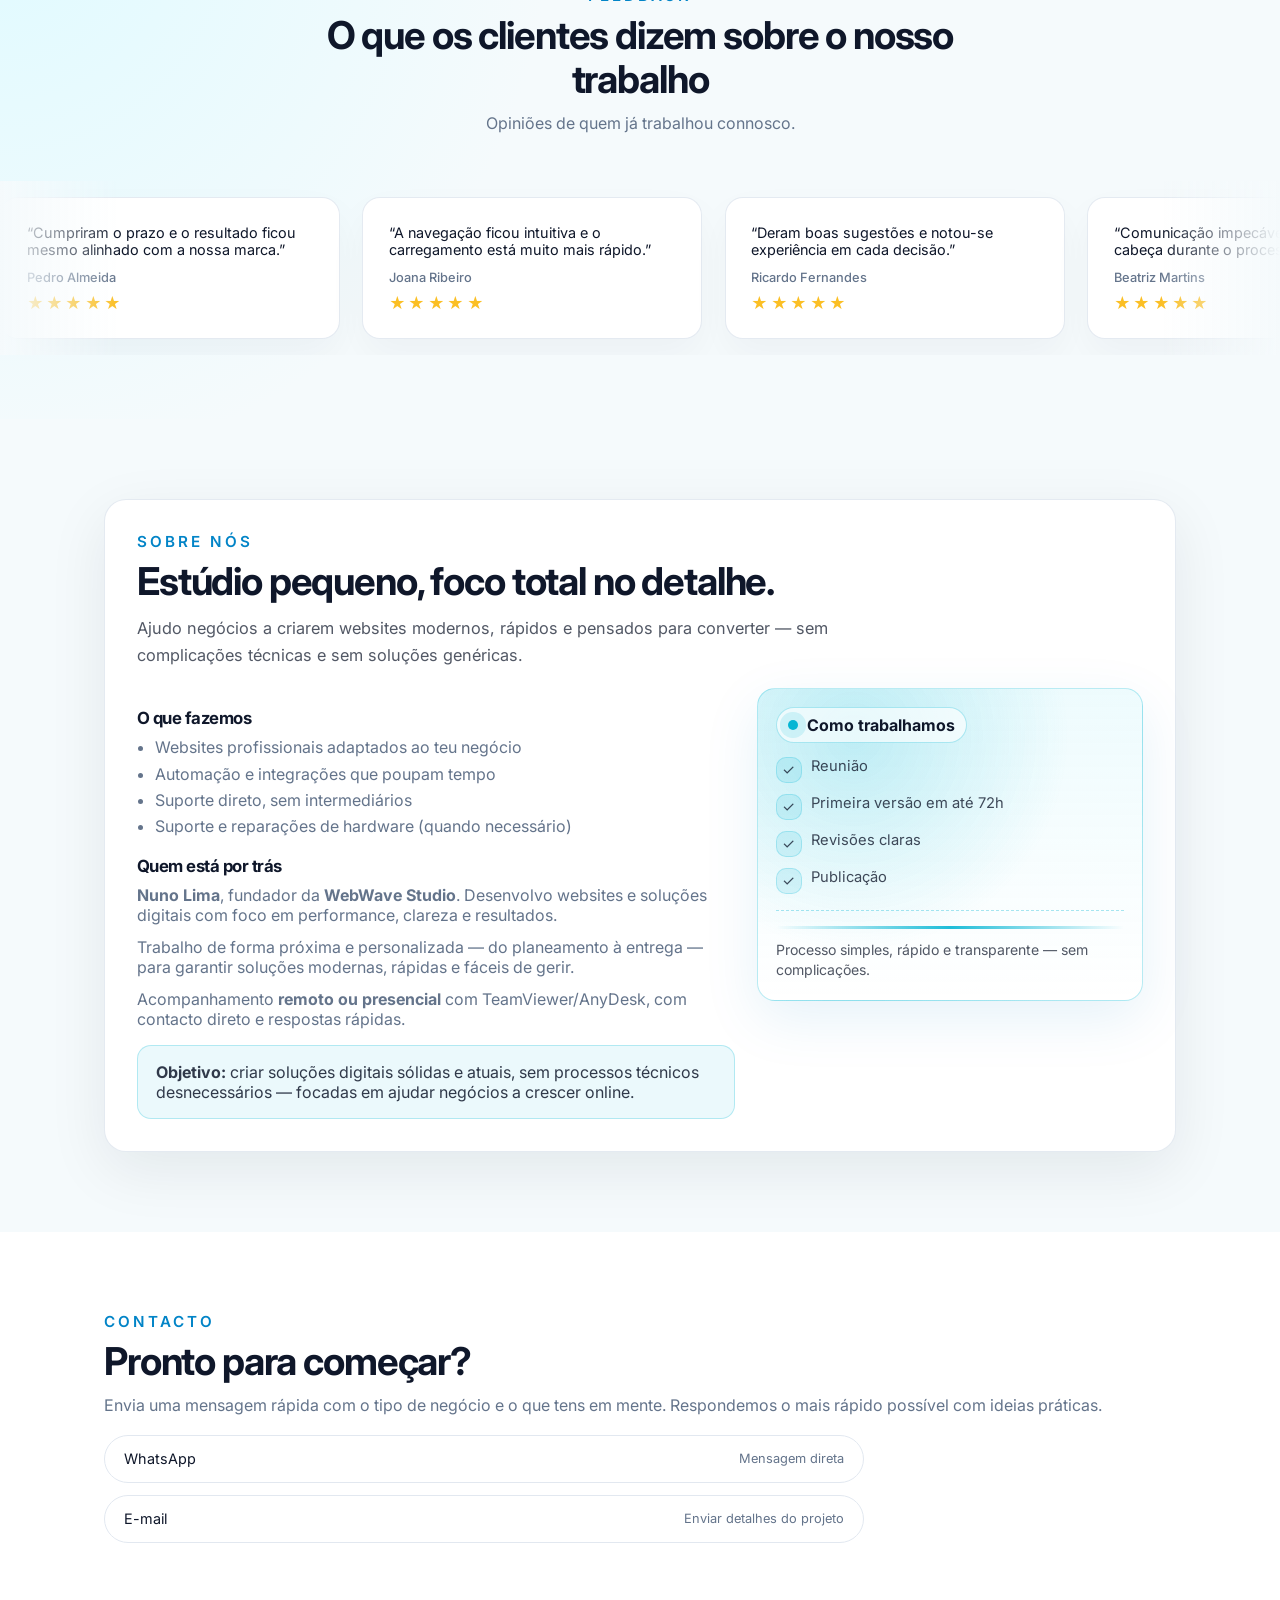
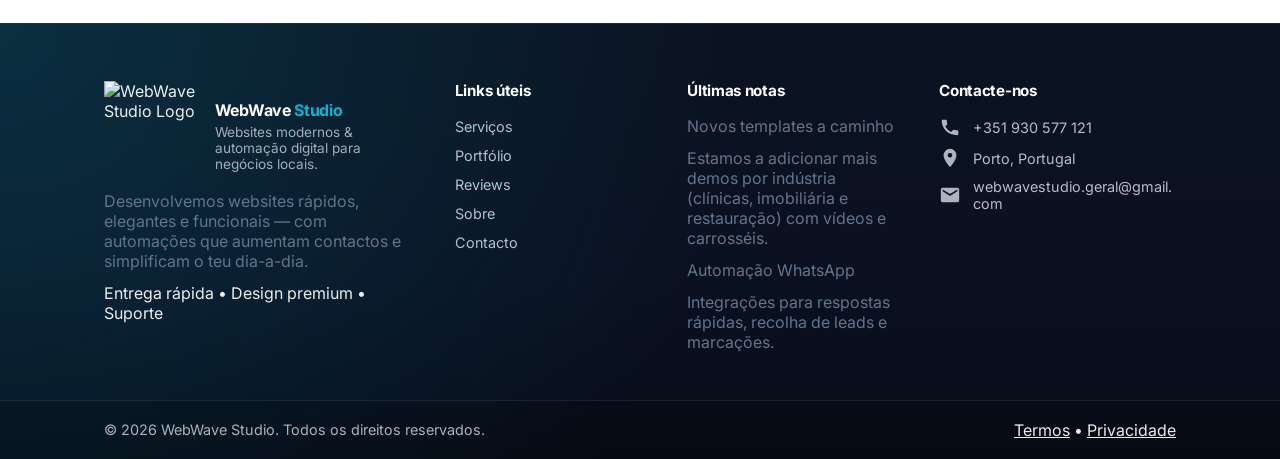
==== commit a2c9a7d3: "Add web manifest" ====
--- a/index.html
+++ b/index.html
@@ -41,11 +41,10 @@
   <meta name="twitter:image" content="https://www.webwavestudio.pt/assets/logo.png" />
 
   <!-- Favicons -->
-  <link rel="icon" type="image/x-icon" href="/favicon.ico" />
-  <link rel="icon" type="image/png" sizes="32x32" href="/favicon-32x32.png" />
-  <link rel="icon" type="image/png" sizes="16x16" href="/favicon-16x16.png" />
-  <link rel="apple-touch-icon" sizes="180x180" href="/apple-touch-icon.png" />
-  <link rel="manifest" href="/site.webmanifest" />
+  <link rel="icon" type="image/x-icon" href="/favicon.ico?v=4" />
+<link rel="icon" type="image/png" sizes="32x32" href="/favicon-32x32.png?v=4" />
+<link rel="icon" type="image/png" sizes="16x16" href="/favicon-16x16.png?v=4" />
+<link rel="apple-touch-icon" sizes="180x180" href="/apple-touch-icon.png?v=4" />
 
   <!-- Fonts / CSS -->
   <link rel="stylesheet" href="style.css" />
@@ -55,6 +54,8 @@
     href="https://fonts.googleapis.com/css2?family=Inter:wght@400;500;600;700&display=swap"
     rel="stylesheet"
   />
+  <link rel="manifest" href="/site.webmanifest">
+
 </head>
 
   <body>
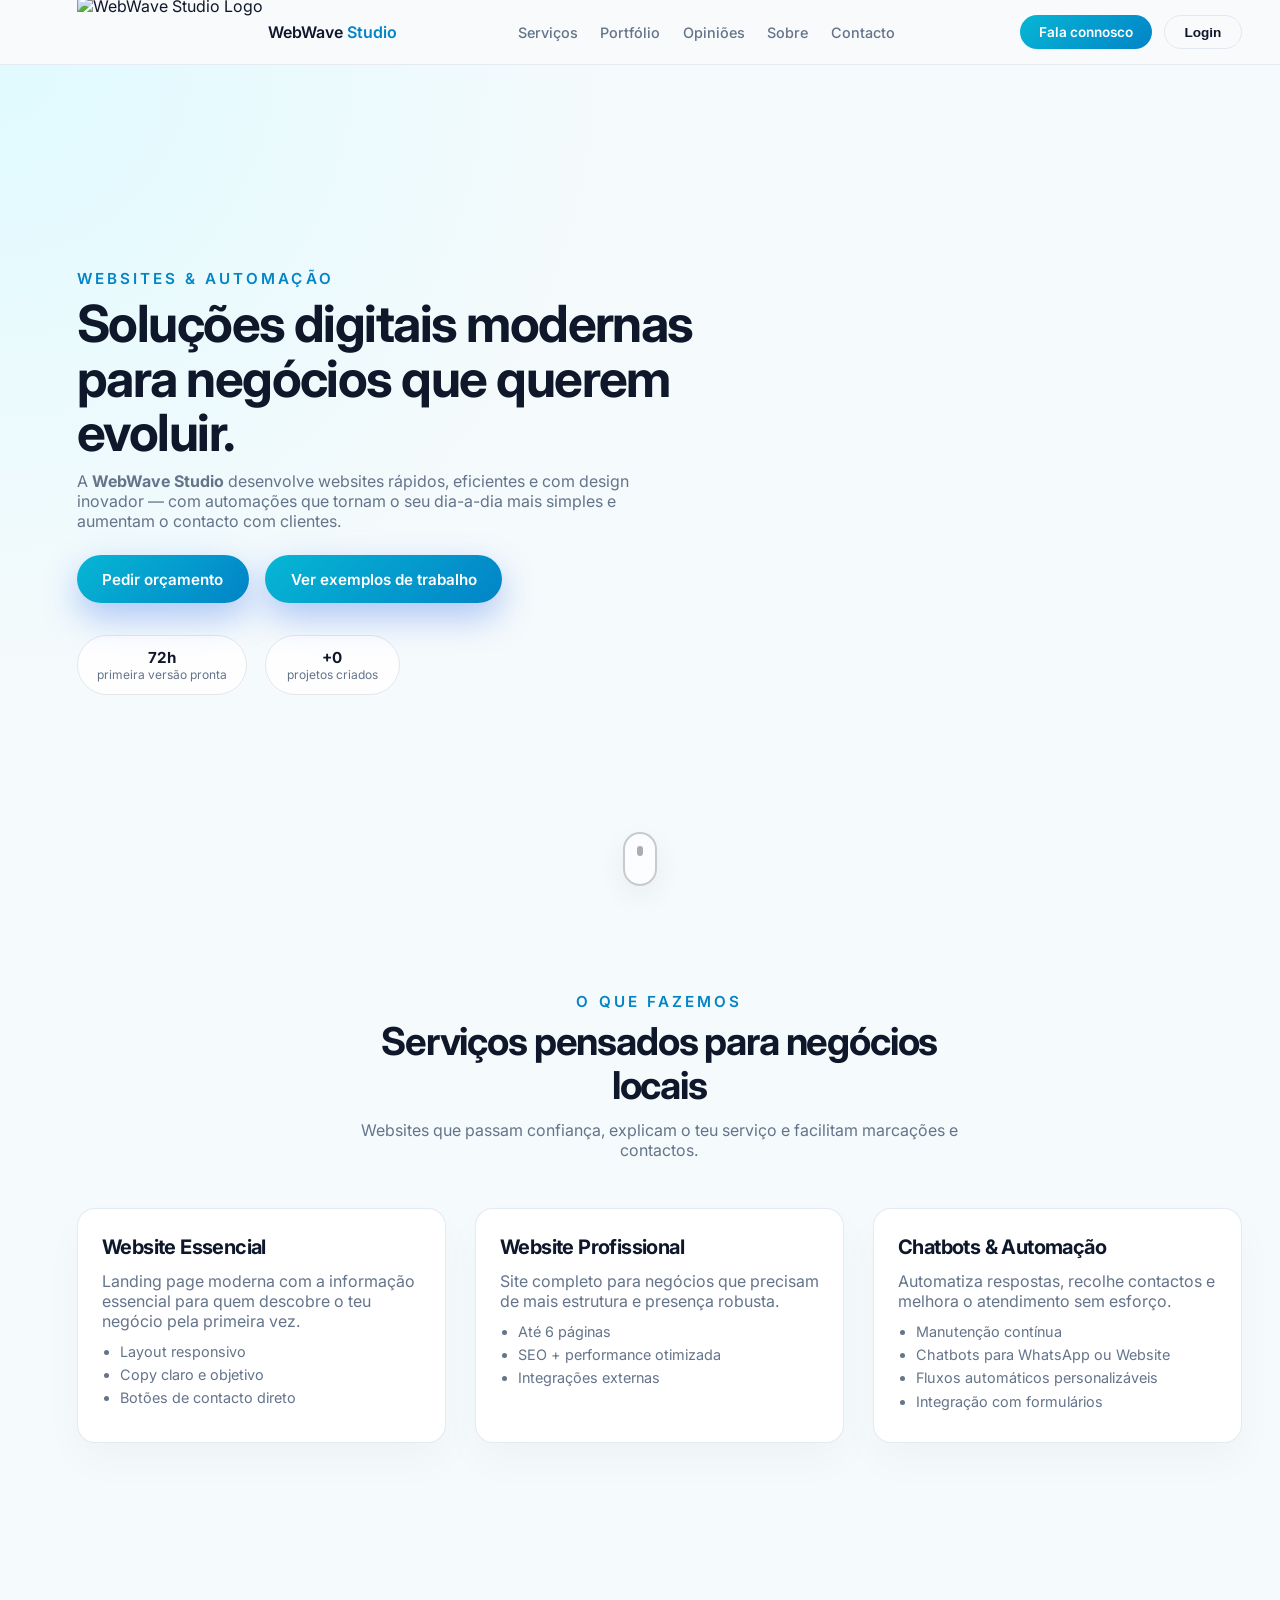
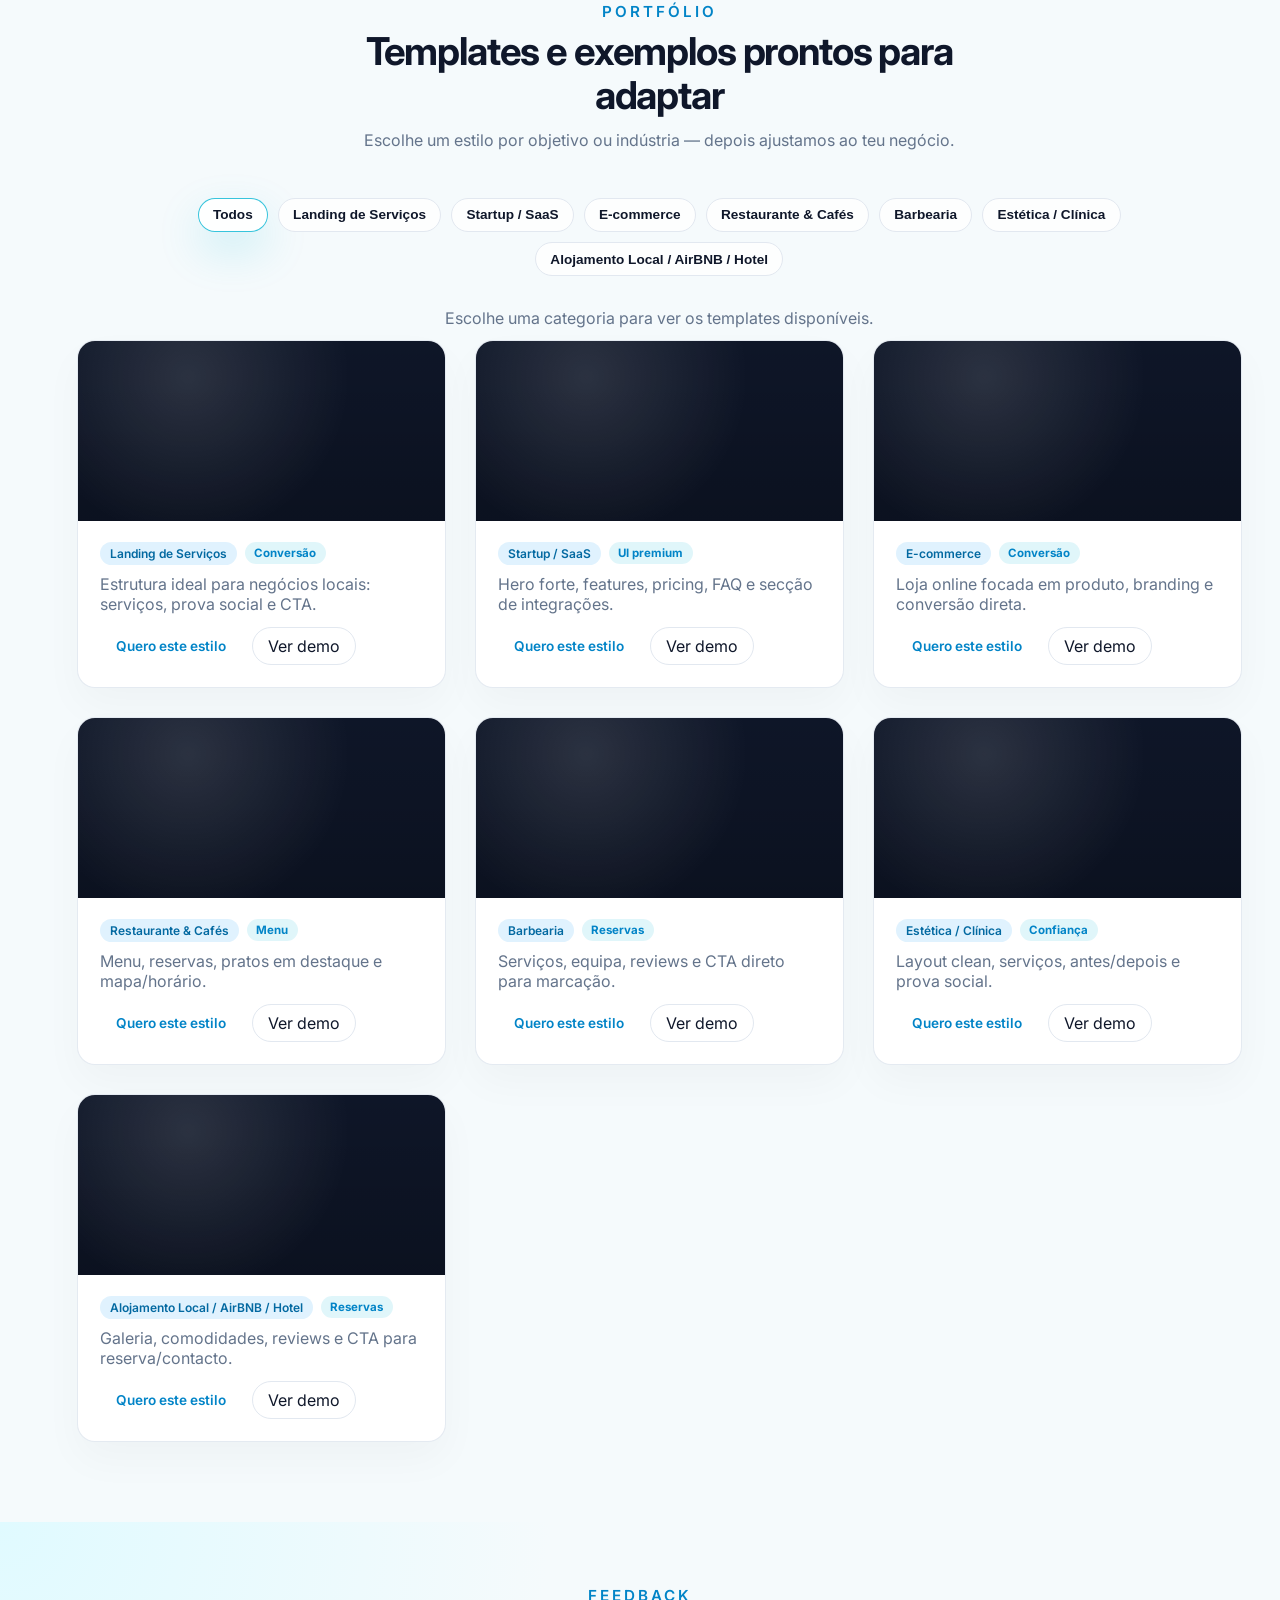
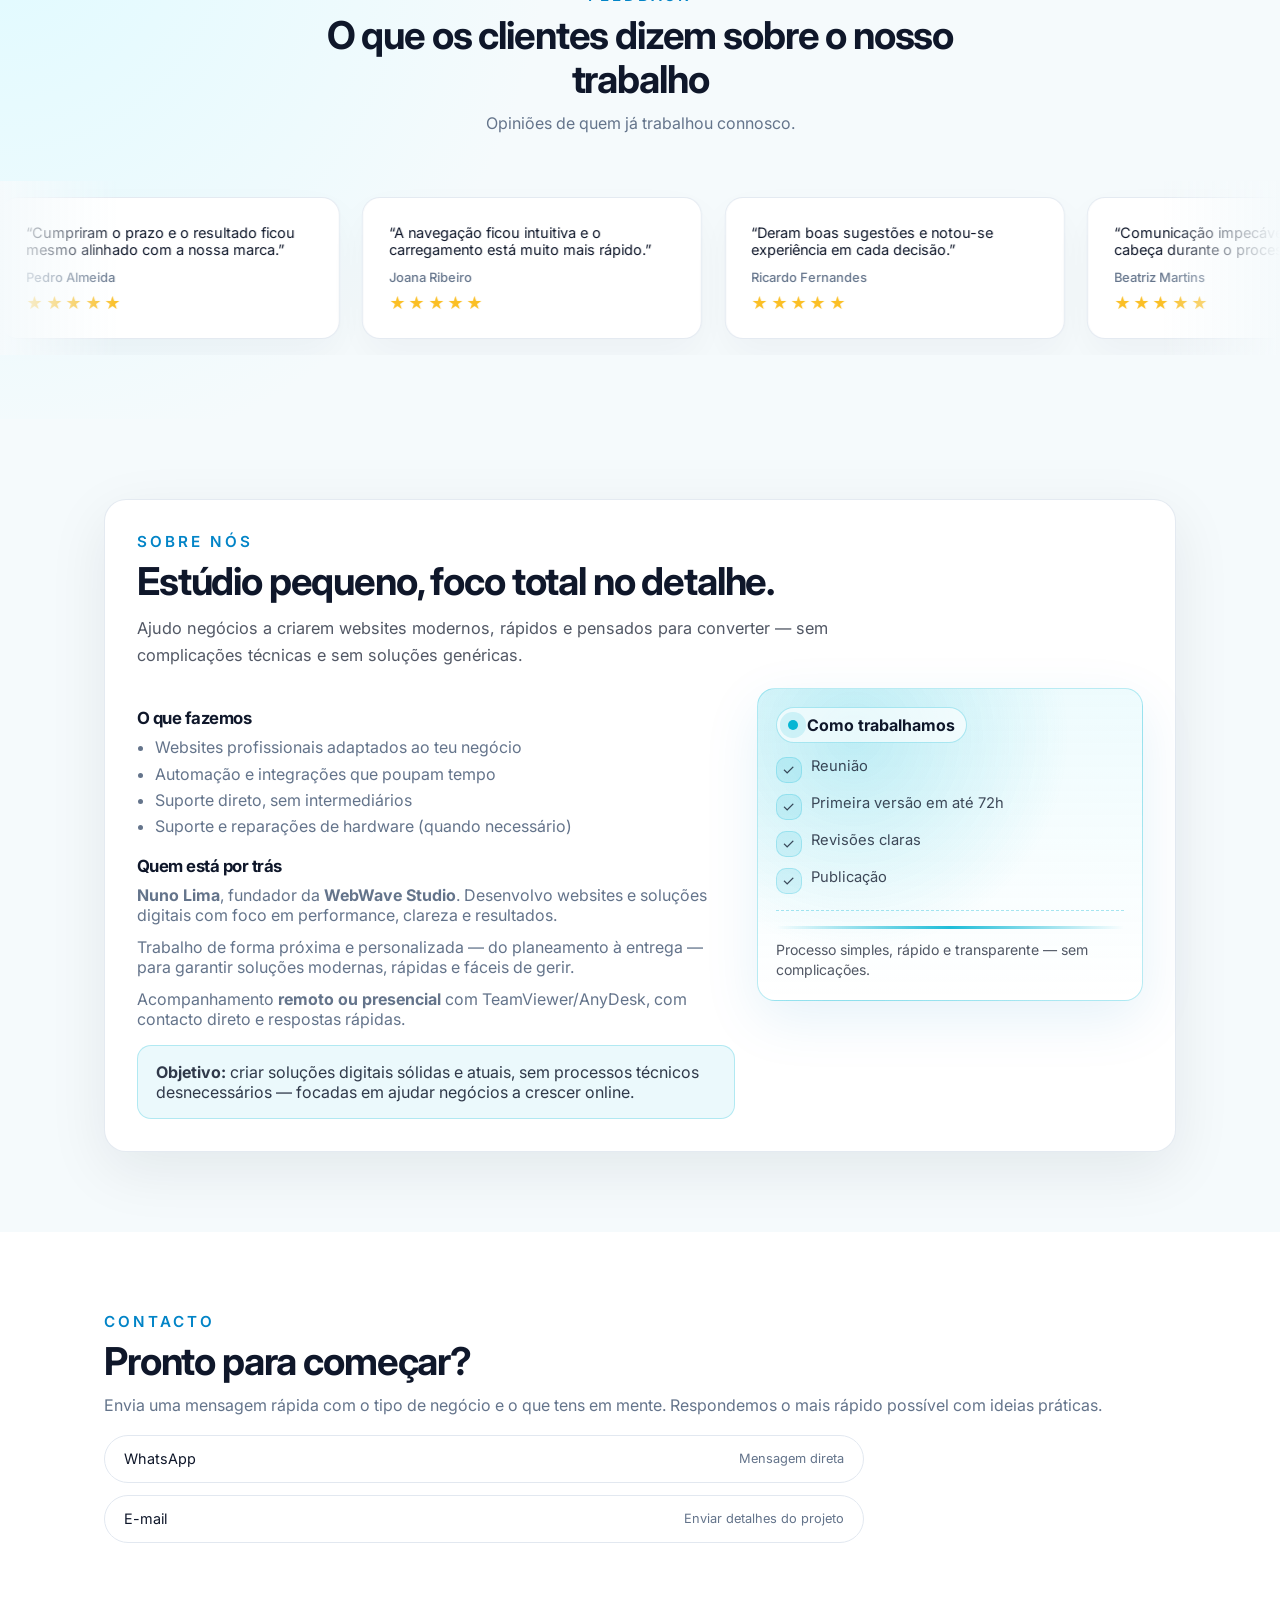
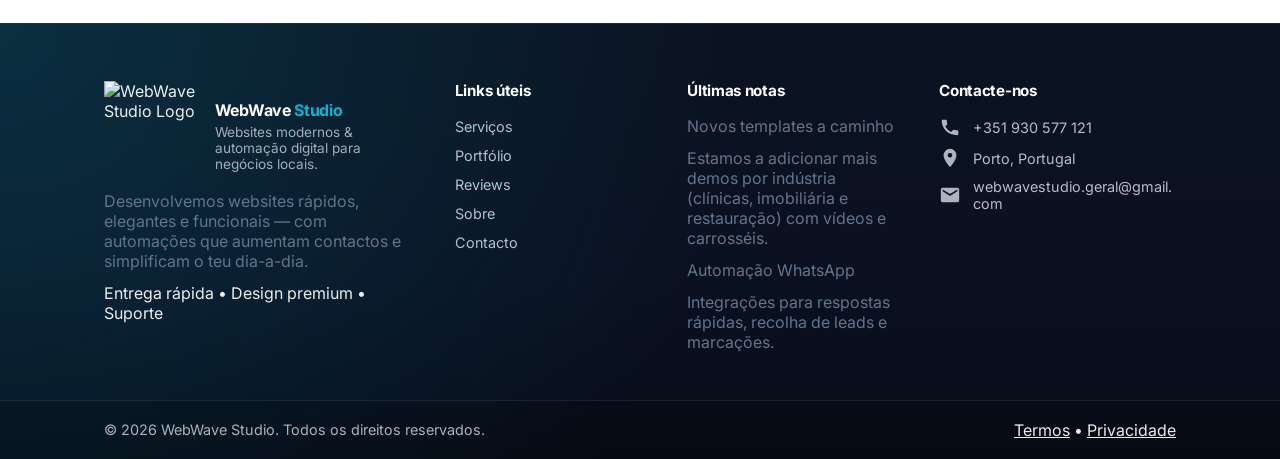
==== commit 9311932c: "fix canonical sitemap and robots to www domain" ====
--- a/index.html
+++ b/index.html
@@ -9,7 +9,7 @@
     content="WebWave Studio cria websites modernos, rápidos e profissionais para negócios locais. Desenvolvimento web, landing pages e automação digital para ajudar a crescer online."
   />
 
-  <link rel="canonical" href="https://www.webwavestudio.pt/" />
+<link rel="canonical" href="https://www.webwavestudio.pt/" />
 
   <meta name="robots" content="index, follow" />
 
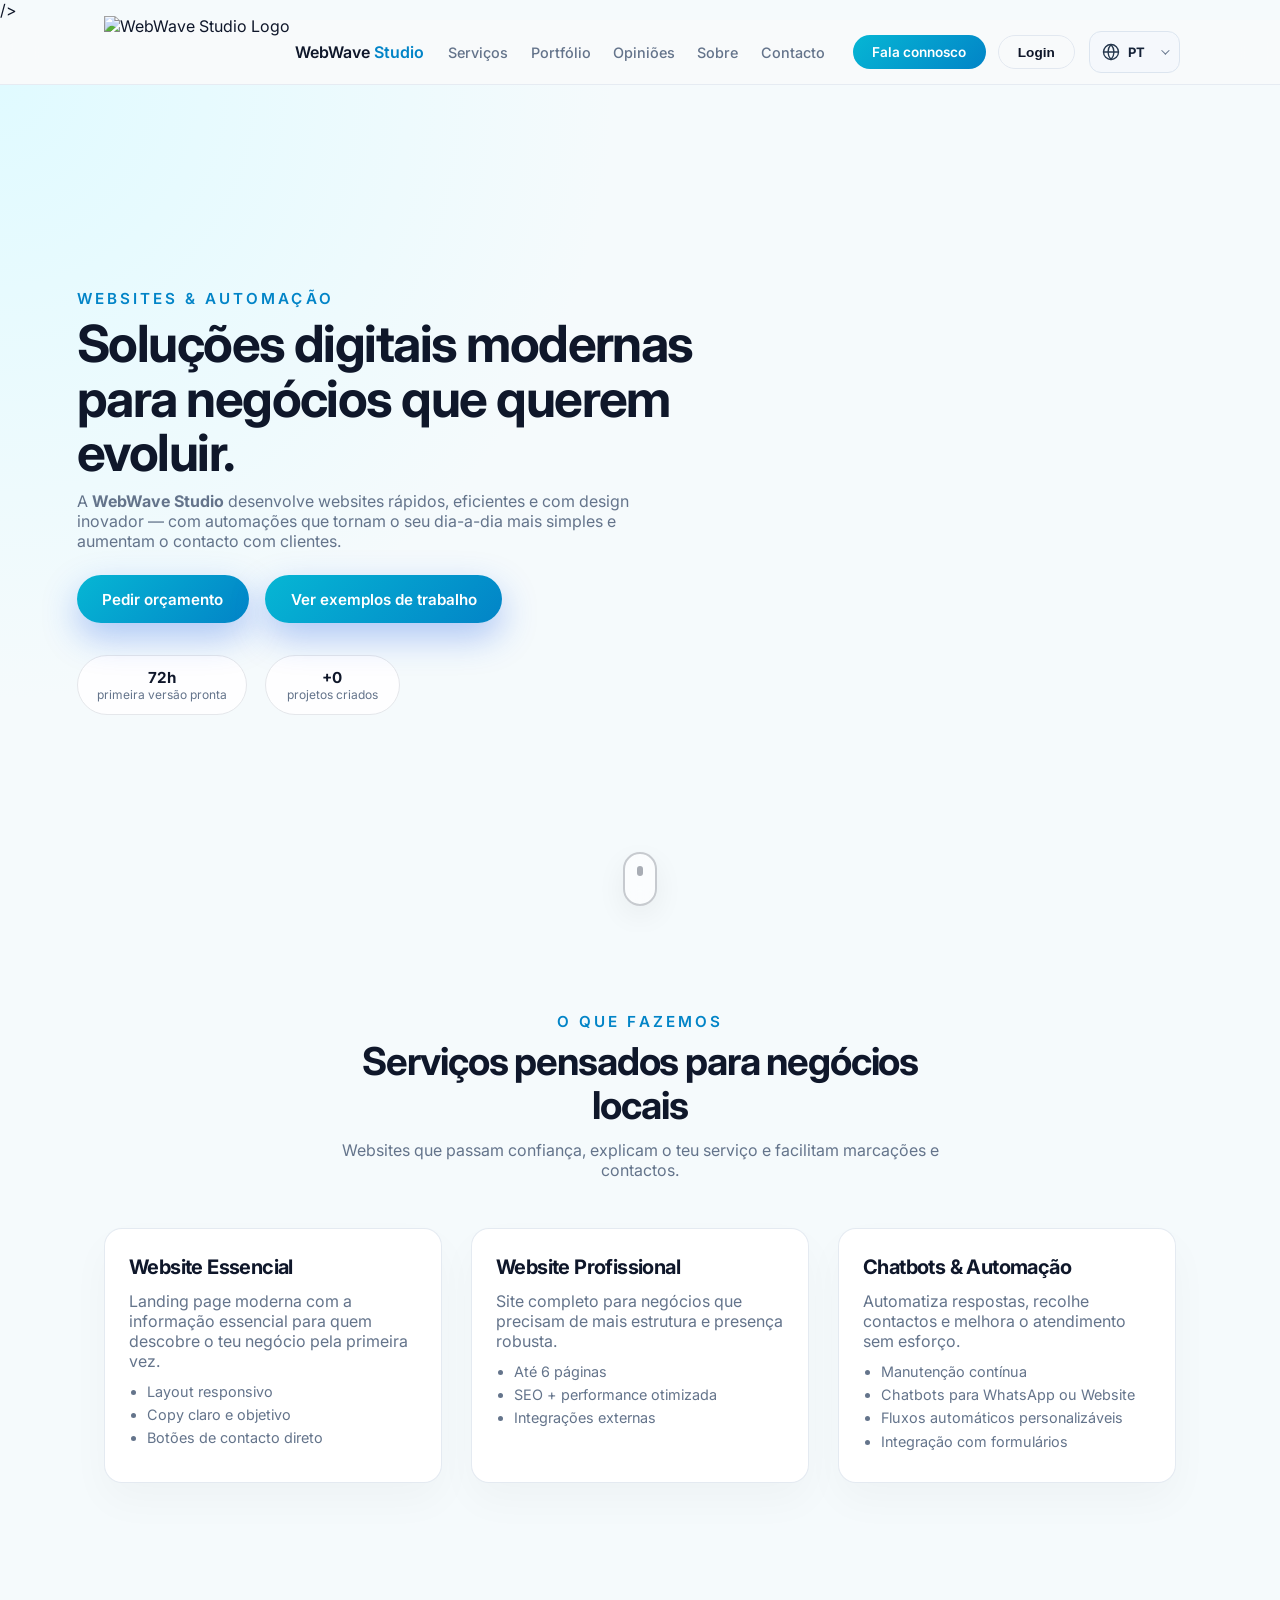
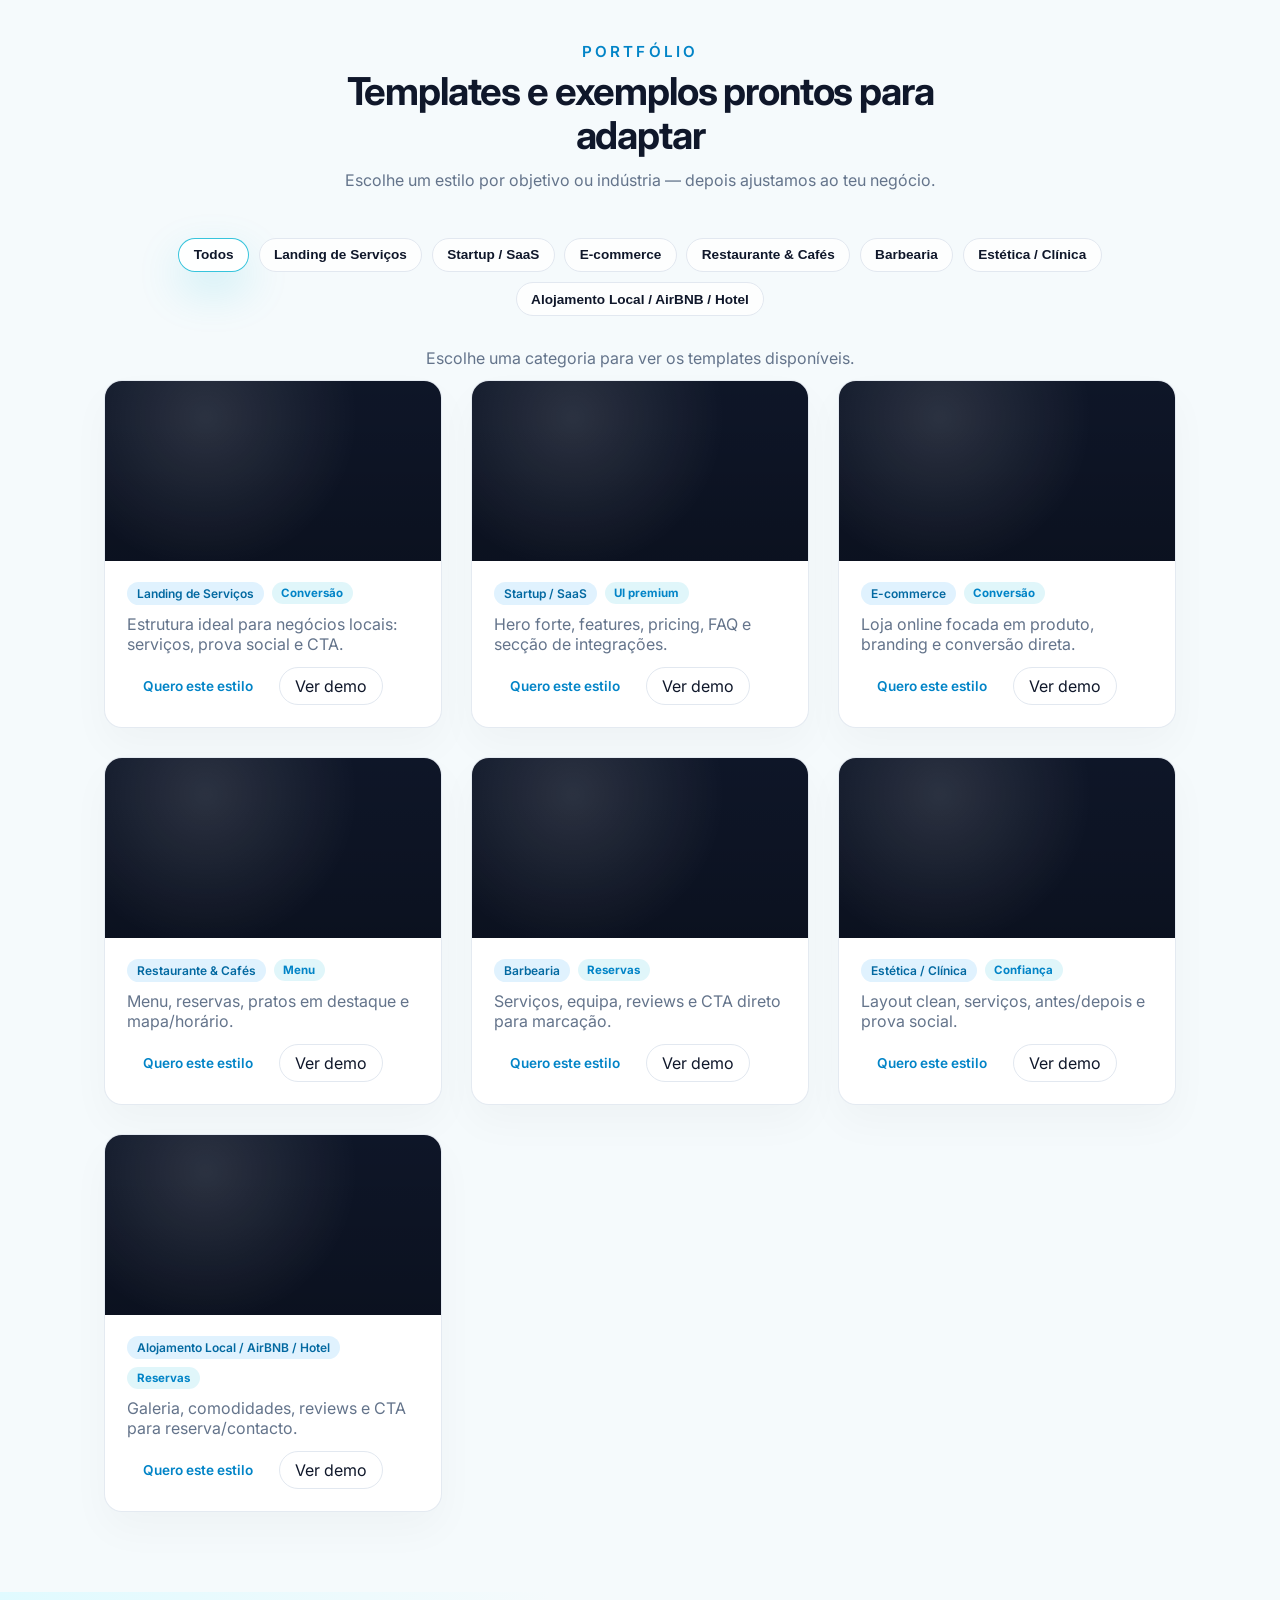
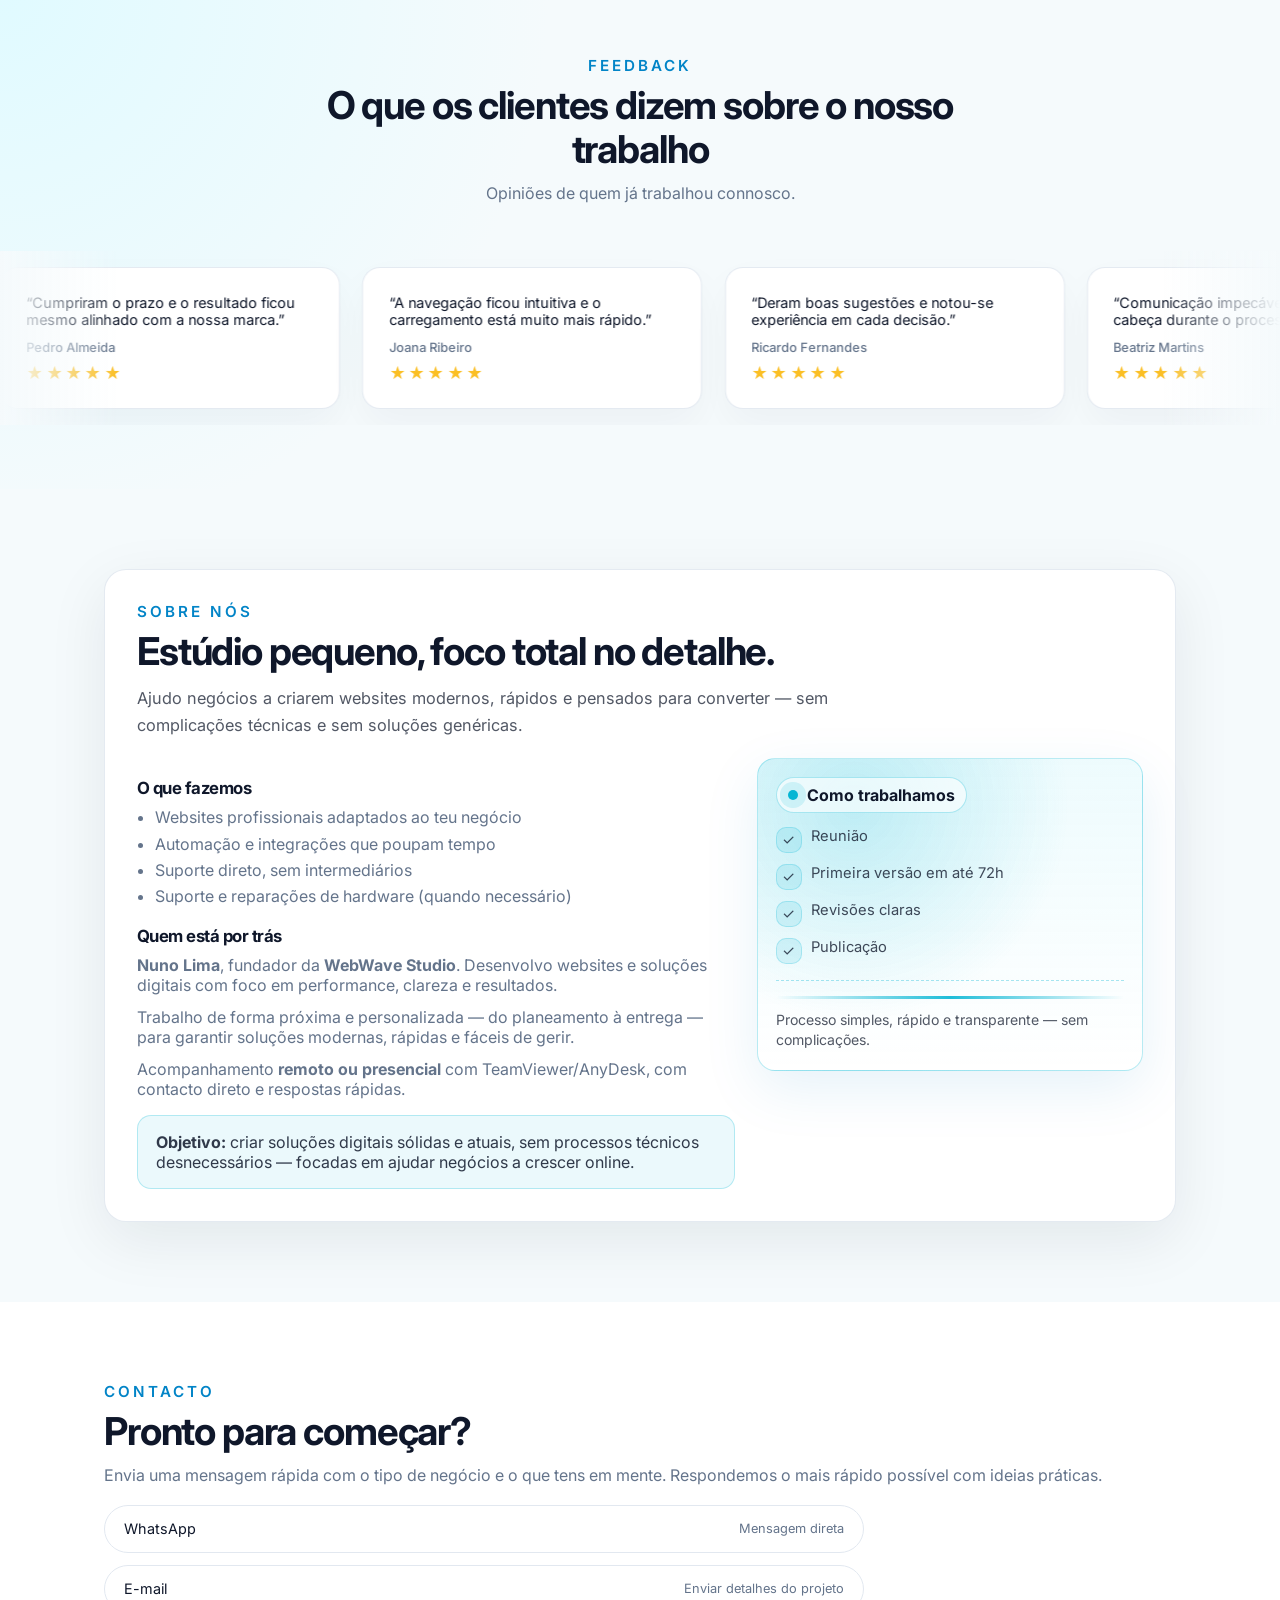
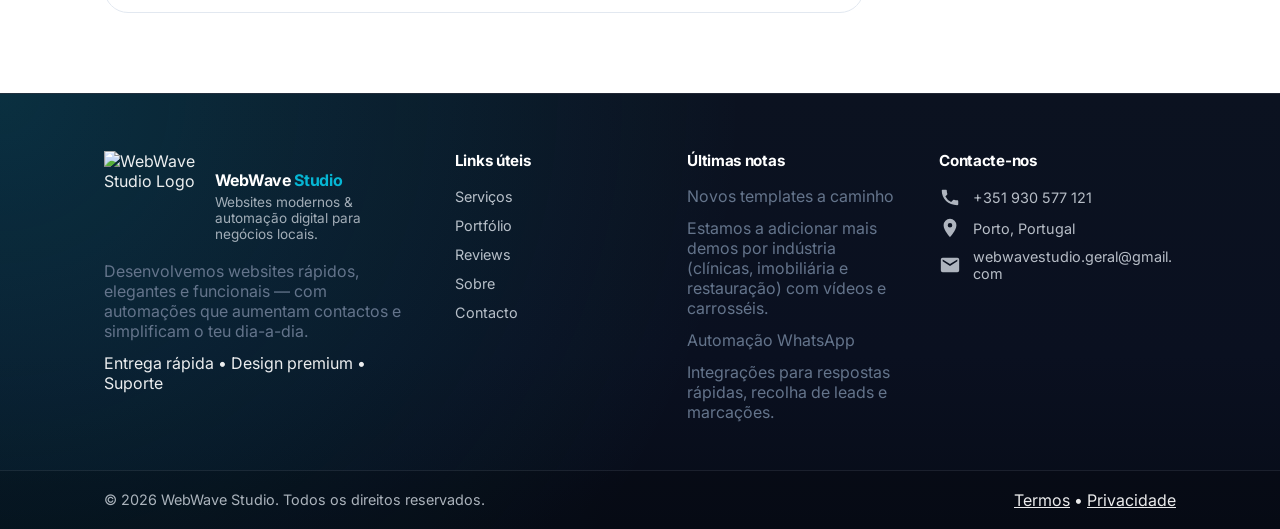
==== commit 5e438ffd: "Add PT/EN language selector" ====
--- a/index.html
+++ b/index.html
@@ -47,7 +47,7 @@
 <link rel="apple-touch-icon" sizes="180x180" href="/apple-touch-icon.png?v=4" />
 
   <!-- Fonts / CSS -->
-  <link rel="stylesheet" href="style.css" />
+  <link rel="stylesheet" href="style.css?v=6" />/>
   <link rel="preconnect" href="https://fonts.googleapis.com" />
   <link rel="preconnect" href="https://fonts.gstatic.com" crossorigin />
   <link
@@ -80,6 +80,29 @@
         </nav>
 
         <div class="nav-actions">
+          
+<label class="lang-picker" aria-label="Selecionar idioma / Select language">
+  <svg
+    aria-hidden="true"
+    width="17"
+    height="17"
+    viewBox="0 0 24 24"
+    fill="none"
+    stroke="currentColor"
+    stroke-width="1.8"
+    stroke-linecap="round"
+    stroke-linejoin="round"
+  >
+    <circle cx="12" cy="12" r="10" />
+    <path d="M2 12h20M12 2a15.3 15.3 0 0 1 4 10 15.3 15.3 0 0 1-4 10 15.3 15.3 0 0 1-4-10 15.3 15.3 0 0 1 4-10z" />
+  </svg>
+
+  <select id="language-select" aria-label="Idioma / Language">
+    <option value="pt">PT</option>
+    <option value="en">EN</option>
+  </select>
+</label>
+
           <a href="#contacto" class="btn btn-small nav-cta">Fala connosco</a>
           <button class="btn btn-small btn-ghost" id="openAuth" type="button">
             Login
@@ -989,11 +1012,17 @@
       </div>
     </div>
 
-    <!-- Supabase CDN (tem de vir ANTES do script.js) -->
-    <script src="https://cdn.jsdelivr.net/npm/@supabase/supabase-js@2"></script>
-
-    <!-- teu JS (com auth lá dentro) -->
-    <link rel="stylesheet" href="style.css?v=4" />
-<script src="script.js?v=4"></script>
+   <!-- Supabase -->
+<script src="https://cdn.jsdelivr.net/npm/@supabase/supabase-js@2"></script>
+
+<!-- Traduções PT/EN -->
+<script src="i18n.js?v=5" defer></script>
+
+<!-- JavaScript principal -->
+<script src="script.js?v=5" defer></script>
+
+</body>
+</html>
+
   </body>
 </html>
--- a/style.css
+++ b/style.css
@@ -14,31 +14,27 @@
   --shadow-soft: 0 18px 60px rgba(15, 23, 42, 0.08);
 
   --max-width: 1120px;
-
   --focus: 0 0 0 4px rgba(6, 182, 212, 0.22);
 
-  /* altura real do header sticky */
   --nav-h: 64px;
-
-  /* “offset” lateral do hero no desktop (para ficar como na tua 2ª imagem) */
   --hero-left-pad: clamp(1.5rem, 6vw, 6rem);
-}
-* {
-  box-sizing: border-box;
-}
-img,
-video {
-  max-width: 100%;
-  height: auto;
-}
-:where(h1, h2, h3, p) {
-  overflow-wrap: anywhere;
 }
 
 *,
 *::before,
 *::after {
   box-sizing: border-box;
+}
+
+img,
+video {
+  display: block;
+  max-width: 100%;
+  height: auto;
+}
+
+:where(h1, h2, h3, p) {
+  overflow-wrap: anywhere;
 }
 
 html {
@@ -63,12 +59,6 @@
   color: var(--text-main);
 }
 
-img,
-video {
-  display: block;
-  max-width: 100%;
-}
-
 a {
   color: inherit;
 }
@@ -89,10 +79,10 @@
 
 .container {
   width: 100%;
-  max-width: none; /* deixa de ser boxed */
-  margin: 0; /* deixa de estar centrado */
-  padding-left: var(--hero-left-pad);
-  padding-right: clamp(1.25rem, 3vw, 2.5rem);
+  max-width: var(--max-width);
+  margin: 0 auto;
+  padding-left: 1.5rem;
+  padding-right: 1.5rem;
 }
 
 .section {
@@ -222,6 +212,7 @@
   color: var(--text-main);
   box-shadow: none;
 }
+
 .btn-ghost:hover {
   background: rgba(255, 255, 255, 0.8);
 }
@@ -262,6 +253,7 @@
   display: flex;
   align-items: center;
   gap: 0.3rem;
+  min-width: 0;
 }
 
 .logo-text {
@@ -325,7 +317,6 @@
   margin-left: 0.25rem;
 }
 
-/* Mobile nav */
 .nav-toggle {
   display: none;
   flex-direction: column;
@@ -350,34 +341,39 @@
 .hero {
   position: relative;
   overflow: hidden;
-
   background: radial-gradient(
     circle at top left,
     #e0faff 0,
     #f5fafc 40%,
     #f5fafc 100%
   );
-
-  /* ✅ ocupa 1 ecrã (menos a navbar) */
   min-height: calc(100svh - var(--nav-h));
-
-  /* padding equilibrado */
   padding: clamp(2.25rem, 4vw, 4rem) 0 clamp(3.75rem, 5vw, 5.5rem);
 }
 
-/* ✅ garante que a grelha fica centrada verticalmente DENTRO do ecrã */
+.hero .container {
+  max-width: none;
+  margin: 0;
+  padding-left: var(--hero-left-pad);
+  padding-right: clamp(1.25rem, 3vw, 2.5rem);
+  position: relative;
+  z-index: 3;
+}
+
 .hero-inner {
   display: grid;
   grid-template-columns: minmax(0, 1.35fr) minmax(0, 1.05fr);
   gap: clamp(1.75rem, 3vw, 3rem);
   align-items: center;
-
-  /* isto é o que impede “ver serviços” */
   min-height: calc(100svh - var(--nav-h) - 6.5rem);
+  position: relative;
+  z-index: 3;
 }
 
 .hero-content {
   min-width: 0;
+  position: relative;
+  z-index: 3;
 }
 
 .hero-subtitle {
@@ -427,7 +423,6 @@
   color: var(--text-muted);
 }
 
-/* fade em baixo */
 .hero::after {
   content: "";
   position: absolute;
@@ -436,7 +431,7 @@
   bottom: 0;
   height: 220px;
   pointer-events: none;
-  z-index: 4;
+  z-index: 2;
   background: linear-gradient(
     to bottom,
     rgba(245, 250, 252, 0) 0%,
@@ -446,19 +441,16 @@
   );
 }
 
-/* scroll hint */
 .scroll-hint {
   position: absolute;
   left: 50%;
   bottom: 18px;
   transform: translateX(-50%);
   z-index: 6;
-
   display: inline-flex;
   flex-direction: column;
   align-items: center;
   gap: 8px;
-
   background: transparent;
   border: 0;
   cursor: pointer;
@@ -521,7 +513,6 @@
   z-index: 1;
   overflow: hidden;
   opacity: 0.95;
-
   -webkit-mask-image: linear-gradient(
     to left,
     #000 0%,
@@ -546,24 +537,18 @@
   flex-direction: column;
   align-items: center;
   gap: 2px;
-
   width: 1ch;
-
   font-family:
     ui-monospace, SFMono-Regular, Menlo, Monaco, Consolas, "Liberation Mono",
     "Courier New", monospace;
-
   font-size: 14px;
   line-height: 1;
-
   color: rgba(2, 132, 199, 0.55);
   text-shadow:
     0 0 10px rgba(56, 189, 248, 0.28),
     0 0 22px rgba(14, 165, 233, 0.18);
-
   transform: translateY(-120%);
   animation: rainFall linear infinite;
-
   -webkit-mask-image: linear-gradient(
     to bottom,
     transparent 0%,
@@ -605,10 +590,12 @@
   animation-duration: 8.5s;
   opacity: 0.85;
 }
+
 .hero-binarywave .layer-2 .col {
   animation-duration: 11s;
   opacity: 0.55;
 }
+
 .hero-binarywave .layer-3 .col {
   animation-duration: 7.4s;
   opacity: 0.75;
@@ -811,7 +798,6 @@
   display: none !important;
 }
 
-/* tabs */
 .portfolio-tabs {
   display: flex;
   flex-wrap: wrap;
@@ -1073,7 +1059,6 @@
   box-shadow: 0 12px 30px rgba(15, 23, 42, 0.06);
 }
 
-/* ocean panel */
 .about-ocean-panel {
   position: relative;
   border-radius: 18px;
@@ -1447,7 +1432,7 @@
 }
 
 /* ============================
-   AUTH MODAL (uma única versão, sem duplicados)
+   AUTH MODAL
 ============================ */
 
 .auth-modal {
@@ -1475,11 +1460,9 @@
   width: min(860px, calc(100% - 2rem));
   max-height: min(86vh, 900px);
   overflow: auto;
-
   background: rgba(255, 255, 255, 0.92);
   border: 1px solid rgba(226, 232, 240, 0.9);
   border-radius: 22px;
-
   box-shadow: 0 40px 120px rgba(15, 23, 42, 0.28);
   padding: 1.6rem 1.6rem 1.4rem;
 }
@@ -1514,6 +1497,7 @@
     transform 0.12s ease,
     background 0.12s ease;
 }
+
 .auth-close:hover {
   transform: translateY(-1px);
   background: rgba(224, 250, 255, 0.65);
@@ -1550,10 +1534,12 @@
     color 0.12s ease,
     transform 0.12s ease;
 }
+
 .auth-tab:hover {
   transform: translateY(-1px);
   color: rgba(2, 132, 199, 0.95);
 }
+
 .auth-tab.is-active {
   background: linear-gradient(
     135deg,
@@ -1635,6 +1621,7 @@
   font-weight: 700;
   cursor: pointer;
 }
+
 .auth-link:hover {
   text-decoration: underline;
 }
@@ -1643,9 +1630,11 @@
   margin: 0.75rem 0 0;
   font-size: 0.9rem;
 }
+
 .auth-error {
   color: #b91c1c;
 }
+
 .auth-success {
   color: #047857;
 }
@@ -1660,6 +1649,23 @@
 }
 
 /* ============================
+   BOXED SECTIONS
+============================ */
+
+#sobre .container,
+.site-footer .container,
+#contacto .contact-grid {
+  max-width: var(--max-width);
+  margin: 0 auto;
+  padding-left: 1.5rem;
+  padding-right: 1.5rem;
+}
+
+#contacto .contact-options {
+  max-width: 760px;
+}
+
+/* ============================
    RESPONSIVE
 ============================ */
 
@@ -1672,7 +1678,7 @@
 @media (max-width: 880px) {
   .hero-inner {
     grid-template-columns: 1fr;
-    min-height: auto; /* no mobile, o conteúdo manda */
+    min-height: auto;
   }
 
   .grid-3 {
@@ -1690,6 +1696,60 @@
 }
 
 @media (max-width: 720px) {
+  .container {
+    padding-left: 1rem;
+    padding-right: 1rem;
+  }
+
+  #sobre .container,
+  .site-footer .container,
+  #contacto .contact-grid {
+    padding-left: 1rem;
+    padding-right: 1rem;
+  }
+
+  .nav-inner {
+    gap: 0.65rem;
+  }
+
+  .logo {
+    flex: 1 1 auto;
+  }
+
+  .logo-img {
+    height: 54px;
+    flex-shrink: 0;
+  }
+
+  .logo-text {
+    font-size: 0.9rem;
+    white-space: nowrap;
+  }
+
+  .nav-actions {
+    gap: 0.45rem;
+    flex-shrink: 0;
+  }
+
+  .nav-actions .btn-ghost {
+    padding: 0.45rem 0.8rem;
+    font-size: 0.8rem;
+    white-space: nowrap;
+  }
+
+  .nav-cta {
+    display: none;
+  }
+
+  .nav-toggle {
+    display: flex;
+    width: 36px;
+    height: 36px;
+    align-items: center;
+    justify-content: center;
+    flex-shrink: 0;
+  }
+
   .nav-links {
     position: absolute;
     top: var(--nav-h);
@@ -1697,44 +1757,56 @@
     right: 0;
     background: rgba(249, 250, 251, 0.98);
     border-bottom: 1px solid rgba(226, 232, 240, 0.9);
-    padding: 0.9rem 1.5rem 1.1rem;
+    padding: 1rem;
     display: none;
     flex-direction: column;
-    gap: 0.8rem;
+    align-items: flex-start;
+    gap: 0.9rem;
+    z-index: 35;
   }
 
   .nav-links.open {
     display: flex;
   }
 
-  .nav-cta {
-    display: none;
-  }
-
-  .nav-toggle {
-    display: flex;
-  }
-
-  .nav-actions {
-    gap: 0.5rem;
-  }
-
-  .logo-img {
-    height: 62px;
-  }
-
-  .footer-logo .logo-img {
-    height: 96px;
-  }
-
-  /* mobile hero: botões full-width e melhor spacing */
+  .nav-links a {
+    width: 100%;
+    font-size: 0.95rem;
+  }
+
+  .hero {
+    min-height: auto;
+    padding: 1.6rem 0 3rem;
+  }
+
   .hero .container {
-    padding-left: 1.5rem;
-    padding-right: 1.5rem;
+    padding-left: 1rem;
+    padding-right: 1rem;
+  }
+
+  .hero-inner {
+    grid-template-columns: 1fr;
+    gap: 1.5rem;
+    min-height: auto;
+    align-items: start;
+  }
+
+  .hero h1 {
+    font-size: clamp(1.9rem, 8vw, 2.4rem);
+    line-height: 1.1;
+  }
+
+  .hero-subtitle {
+    max-width: 100%;
+    font-size: 0.96rem;
+    line-height: 1.6;
   }
 
   .hero-actions {
     flex-direction: column;
+    align-items: stretch;
+    gap: 0.75rem;
+    width: 100%;
   }
 
   .hero-actions .btn {
@@ -1742,18 +1814,180 @@
   }
 
   .hero-metrics {
-    justify-content: flex-start;
-    gap: 0.85rem;
+    display: grid;
+    grid-template-columns: 1fr;
+    gap: 0.75rem;
+    width: 100%;
+    margin-top: 1rem;
   }
 
   .metric {
+    width: 100%;
     min-width: 0;
-    width: fit-content;
+    min-height: 58px;
+    border-radius: 18px;
+  }
+
+  .hero-binarywave {
+    width: 100%;
+    opacity: 0.18;
+  }
+
+  .hero::after {
+    height: 120px;
+    background: linear-gradient(
+      to bottom,
+      rgba(245, 250, 252, 0) 0%,
+      rgba(245, 250, 252, 0.25) 45%,
+      rgba(245, 250, 252, 0.72) 78%,
+      #f5fafc 100%
+    );
+  }
+
+  .scroll-hint {
+    display: none;
+  }
+
+  .grid-3 {
+    grid-template-columns: 1fr;
+    gap: 1rem;
+  }
+
+  .card {
+    padding: 1.25rem 1.1rem;
+  }
+
+  .section-header {
+    max-width: 100%;
+    margin-bottom: 2rem;
+  }
+
+  h2 {
+    font-size: clamp(1.8rem, 7vw, 2.35rem);
+  }
+
+  .portfolio-tabs {
+    justify-content: center;
+    gap: 0.55rem;
+    margin-bottom: 1.5rem;
+  }
+
+  .tab-btn {
+    font-size: 0.78rem;
+    padding: 0.55rem 0.8rem;
+  }
+
+  .portfolio-thumb {
+    height: 150px;
+  }
+
+  .portfolio-body {
+    padding: 1rem 1rem 1.1rem;
+  }
+
+  .portfolio-actions {
+    justify-content: space-between;
+    gap: 0.6rem;
+  }
+
+  .portfolio-link,
+  button.portfolio-link {
+    font-size: 0.82rem;
+  }
+
+  .reviews-full {
+    padding: 3rem 0;
+  }
+
+  .reviews-header {
+    max-width: 100%;
+    margin: 0 auto 2rem auto;
+    padding-left: 1rem;
+    padding-right: 1rem;
+  }
+
+  .review-track {
+    gap: 0.9rem;
+  }
+
+  .review-card {
+    min-width: 220px;
+    max-width: 220px;
+    padding: 1.15rem;
+  }
+
+  .review-text {
+    font-size: 0.84rem;
+  }
+
+  .review-author {
+    font-size: 0.78rem;
+  }
+
+  .about-card {
+    padding: 1.35rem 1.1rem;
+    border-radius: 18px;
+  }
+
+  .about-lead {
+    max-width: 100%;
+    font-size: 0.98rem;
+    line-height: 1.6;
+  }
+
+  .about-subtitle {
+    font-size: 1rem;
+    margin-top: 1rem;
+  }
+
+  .about-bullets {
+    padding-left: 1rem;
+  }
+
+  .about-ocean-panel {
+    padding: 1rem;
+  }
+
+  .contact-options {
+    max-width: 100%;
+  }
+
+  .contact-pill {
+    padding: 0.9rem 1rem;
+    border-radius: 18px;
+    align-items: flex-start;
+    gap: 0.45rem;
+    flex-direction: column;
+    font-size: 0.88rem;
+  }
+
+  .contact-pill span:last-child {
+    font-size: 0.78rem;
+  }
+
+  .footer-top {
+    grid-template-columns: 1fr;
+    gap: 1.25rem;
+    padding: 2.4rem 0 1.6rem;
+  }
+
+  .footer-logo {
+    align-items: flex-start;
+  }
+
+  .footer-logo .logo-img {
+    height: 64px;
+  }
+
+  .footer-bottom-inner {
+    flex-direction: column;
+    align-items: flex-start;
+    gap: 0.5rem;
   }
 
   .auth-card {
-    width: min(720px, calc(100% - 1.25rem));
-    padding: 1.25rem 1.1rem 1.1rem;
+    width: min(720px, calc(100% - 1rem));
+    padding: 1.1rem 1rem 1rem;
   }
 
   .auth-grid {
@@ -1761,23 +1995,57 @@
   }
 
   .viewer-arrow {
-    width: 40px;
-    height: 40px;
-    font-size: 1.6rem;
-  }
-}
-
-@media (max-width: 600px) {
-  .hero-binarywave {
-    width: 90vw;
-    opacity: 0.45;
+    width: 38px;
+    height: 38px;
+    font-size: 1.45rem;
   }
 }
 
 @media (max-width: 520px) {
+  .logo-text {
+    font-size: 0.82rem;
+  }
+
+  .logo-img {
+    height: 50px;
+  }
+
+  .nav-actions .btn-ghost {
+    padding: 0.42rem 0.7rem;
+    font-size: 0.76rem;
+  }
+
+  .hero h1 {
+    font-size: 1.75rem;
+  }
+
+  .hero-subtitle {
+    font-size: 0.92rem;
+  }
+
   .reviews-marquee::before,
   .reviews-marquee::after {
-    width: 70px;
+    width: 55px;
+  }
+
+  .review-card {
+    min-width: 205px;
+    max-width: 205px;
+  }
+}
+
+@media (max-width: 480px) {
+  .metric {
+    min-width: 100%;
+  }
+
+  .hero-metrics {
+    grid-template-columns: 1fr;
+  }
+
+  .btn {
+    font-size: 0.9rem;
+    padding: 0.85rem 1.2rem;
   }
 }
 
@@ -1836,45 +2104,174 @@
   }
 }
 
-/* ✅ ABOUT: boxed / limitado */
-#sobre .container {
-  max-width: var(--max-width);
-  margin: 0 auto;
-  padding-left: 1.5rem;
-  padding-right: 1.5rem;
-}
-
-/* ✅ FOOTER: boxed / limitado */
-.site-footer .container {
-  max-width: var(--max-width);
-  margin: 0 auto;
-  padding-left: 1.5rem;
-  padding-right: 1.5rem;
-}
-
-/* ✅ CONTACTO: limita conteúdo (sem mexer no background full-width da secção) */
-#contacto .contact-grid {
-  max-width: var(--max-width);
-  margin: 0 auto;
-  padding-left: 1.5rem;
-  padding-right: 1.5rem;
-}
-
-/* opcional mas recomendado: pills não ocuparem o ecrã todo */
-#contacto .contact-options {
-  max-width: 760px;
-}
+/* ==========================================
+   WEBWAVE — LANGUAGE SELECTOR
+   ========================================== */
+
+.nav-actions .lang-picker {
+  position: relative;
+  display: inline-flex;
+  align-items: center;
+  justify-content: center;
+  gap: 8px;
+
+  height: 42px;
+  min-width: 88px;
+  padding: 0 12px;
+
+  background: #f5f8fc;
+  border: 1px solid #dce5ef;
+  border-radius: 12px;
+
+  color: #152238;
+  cursor: pointer;
+
+  transition:
+    background 0.2s ease,
+    border-color 0.2s ease,
+    box-shadow 0.2s ease,
+    transform 0.2s ease;
+}
+
+.nav-actions .lang-picker:hover {
+  background: #edf7fc;
+  border-color: #00a8d6;
+  transform: translateY(-1px);
+}
+
+.nav-actions .lang-picker:focus-within {
+  border-color: #00a8d6;
+  box-shadow: 0 0 0 3px rgba(0, 168, 214, 0.12);
+}
+
+.nav-actions .lang-picker svg {
+  width: 18px;
+  height: 18px;
+  flex-shrink: 0;
+  color: #24364c;
+  pointer-events: none;
+}
+
+.nav-actions .lang-picker select {
+  appearance: none;
+  -webkit-appearance: none;
+
+  border: 0;
+  outline: 0;
+  background: transparent;
+
+  color: #152238;
+  font-family: inherit;
+  font-size: 13px;
+  font-weight: 700;
+
+  width: 25px;
+  min-width: 25px;
+  padding: 0;
+  margin: 0;
+
+  cursor: pointer;
+}
+
+.nav-actions .lang-picker::after {
+  content: "";
+  width: 6px;
+  height: 6px;
+  flex-shrink: 0;
+
+  border-right: 1.8px solid #64748b;
+  border-bottom: 1.8px solid #64748b;
+
+  transform: rotate(45deg) translateY(-2px);
+  pointer-events: none;
+}
+
+/* Ajustar alinhamento na navbar */
+
+.nav-actions {
+  display: flex;
+  align-items: center;
+  gap: 12px;
+}
+
+.nav-actions .lang-picker,
+.nav-actions .nav-cta,
+.nav-actions #openAuth {
+  flex-shrink: 0;
+}
+
+/* Tablets */
+
+@media (max-width: 980px) {
+  .nav-actions {
+    gap: 8px;
+  }
+
+  .nav-actions .lang-picker {
+    height: 38px;
+    min-width: 78px;
+    padding: 0 9px;
+    gap: 6px;
+  }
+}
+
+/* Telemóveis */
+
+@media (max-width: 520px) {
+  .nav-actions .lang-picker {
+    height: 36px;
+    min-width: 70px;
+    padding: 0 8px;
+    gap: 5px;
+    border-radius: 10px;
+  }
+
+  .nav-actions .lang-picker svg {
+    width: 15px;
+    height: 15px;
+  }
+
+  .nav-actions .lang-picker select {
+    font-size: 12px;
+    width: 22px;
+    min-width: 22px;
+  }
+
+  .nav-actions .lang-picker::after {
+    width: 5px;
+    height: 5px;
+  }
+}
+
+/* Seletor PT/EN fixo ao extremo direito da navbar */
+
+.navbar .nav-inner {
+  position: relative;
+  padding-right: 125px;
+}
+
+.navbar .lang-picker {
+  position: absolute;
+  right: 20px;
+  top: 50%;
+  transform: translateY(-50%);
+  margin: 0;
+  z-index: 10;
+}
+
+.navbar .lang-picker:hover {
+  transform: translateY(-50%);
+}
+
+/* Em ecrãs pequenos, mantém o seletor
+   dentro da navbar sem sobrepor o menu */
 
 @media (max-width: 720px) {
-  .container {
-    padding-left: 1.5rem;
-    padding-right: 1.5rem;
-  }
-
-  /* mantém About e Footer consistentes (não é obrigatório, mas fica limpo) */
-  #sobre .container,
-  .site-footer .container {
-    max-width: var(--max-width);
-    margin: 0 auto;
-  }
-}
+  .navbar .nav-inner {
+    padding-right: 105px;
+  }
+
+  .navbar .lang-picker {
+    right: 12px;
+  }
+}
